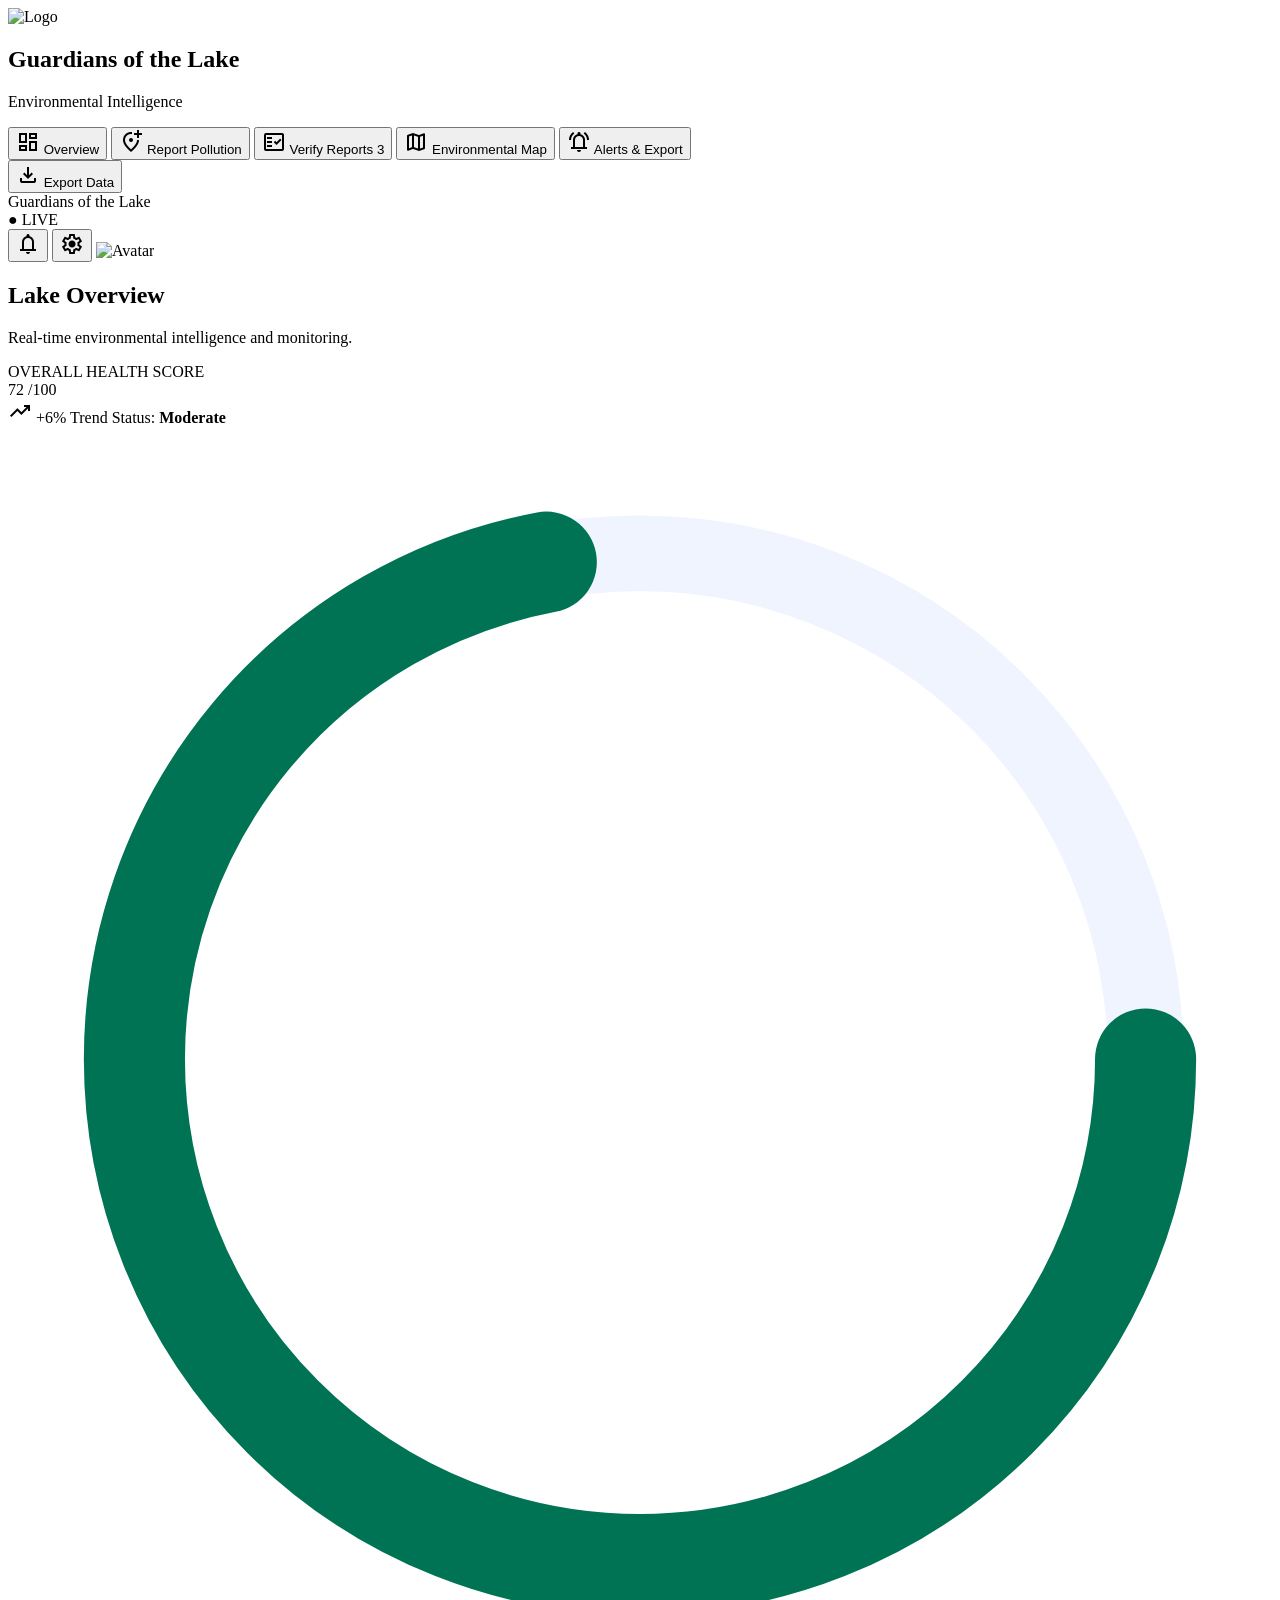
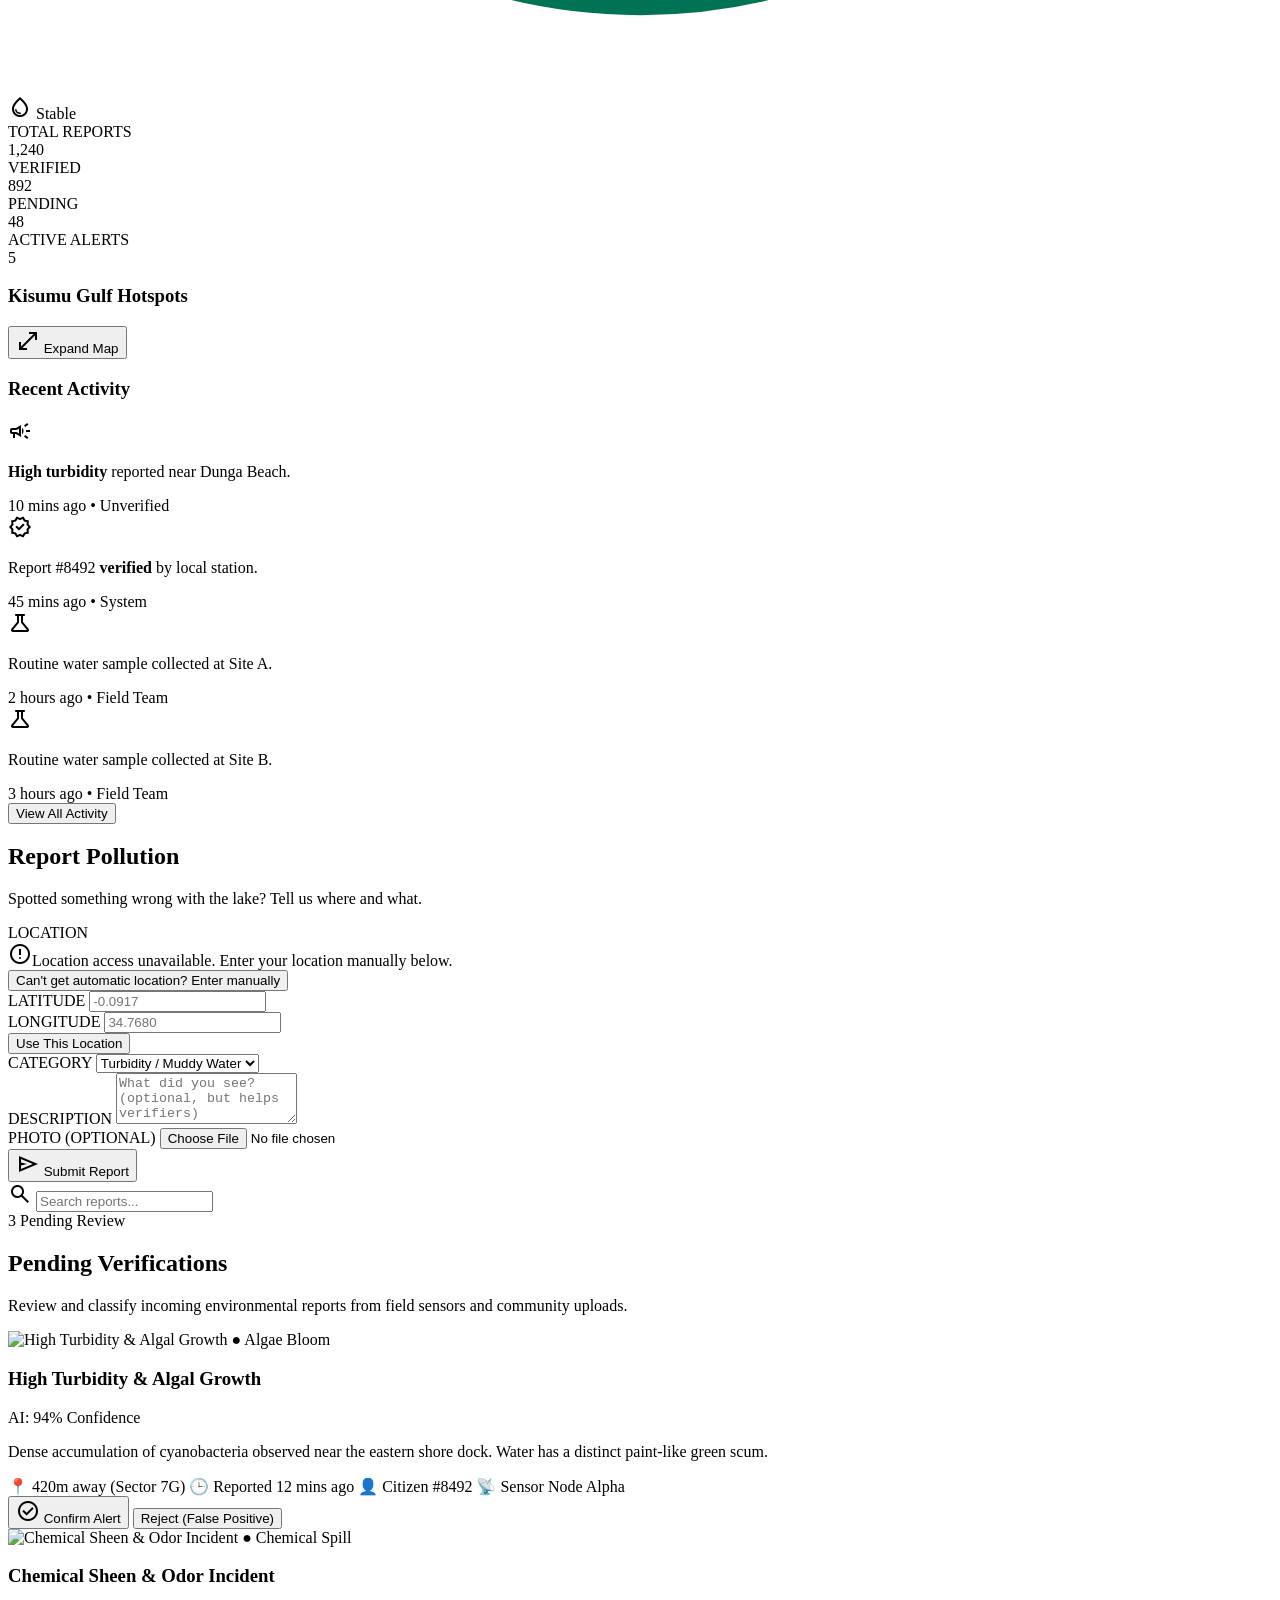
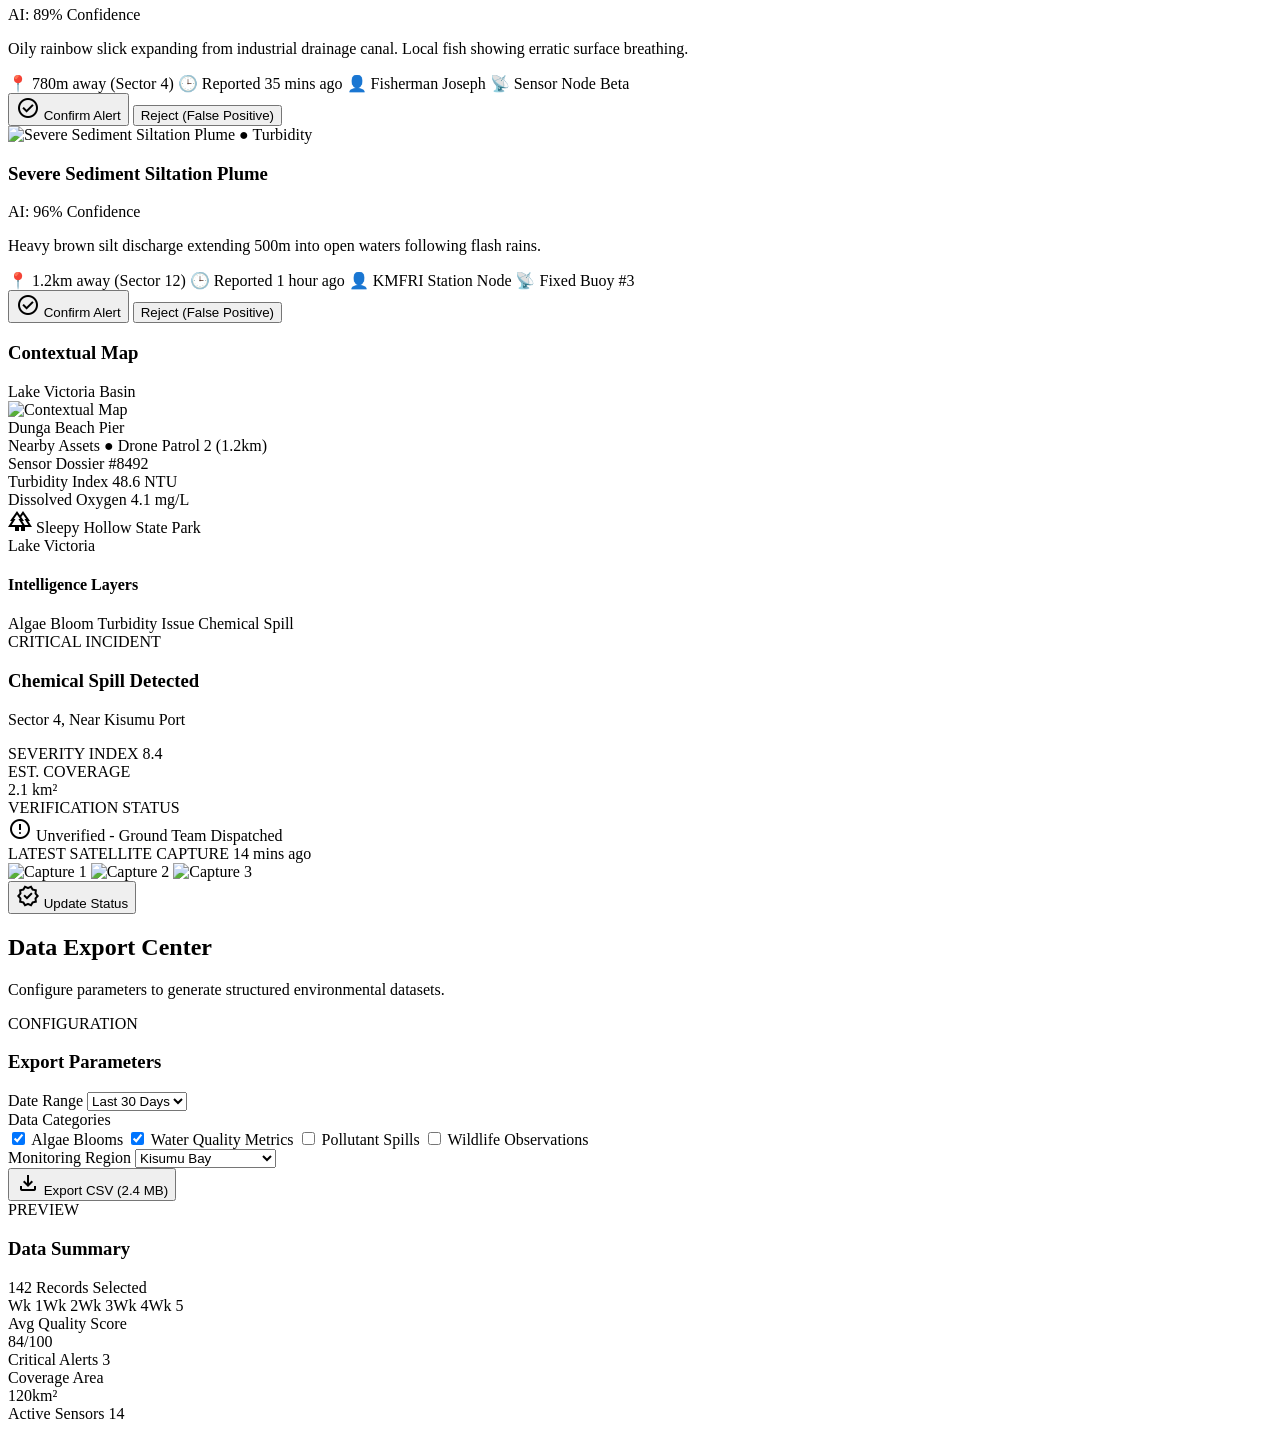
==== frontend/dashboard.html @ 83da2dfa "feat(report): add pollution reporting feature with location input and submission handling" ====
<!DOCTYPE html>
<html lang="en">
<head>
  <meta charset="utf-8" />
  <meta name="viewport" content="width=device-width, initial-scale=1.0" />
  <title>Guardians of the Lake - Environmental Intelligence</title>

  <!-- Typography & Google Fonts -->
  <link rel="preconnect" href="https://fonts.googleapis.com" />
  <link rel="preconnect" href="https://fonts.gstatic.com" crossorigin />
  <link href="https://fonts.googleapis.com/css2?family=Hanken+Grotesk:wght@600;700&family=JetBrains+Mono:wght@500;600&family=Work+Sans:wght@400;500;600&display=swap" rel="stylesheet" />
  <link href="https://fonts.googleapis.com/css2?family=Material+Symbols+Outlined:wght,FILL@100..700,0..1&display=swap" rel="stylesheet" />

  <!-- Tailwind CSS CDN -->
  <script src="https://cdn.tailwindcss.com"></script>
  <script>
    tailwind.config = {
      theme: {
        extend: {
          colors: {
            primary: "#002546",
            "primary-container": "#0d3b66",
            secondary: "#007354",
            "secondary-container": "#99f5cd",
            error: "#ba1a1a",
            "error-container": "#ffdad6",
            "surface-bg": "#f8f9ff",
            surface: "#ffffff",
            "surface-low": "#eff4ff",
            "surface-high": "#dce9ff",
            outline: "#737780"
          },
          fontFamily: {
            headline: ["Hanken Grotesk", "sans-serif"],
            body: ["Work Sans", "sans-serif"],
            mono: ["JetBrains Mono", "monospace"]
          }
        }
      }
    }
  </script>
</head>
<body class="bg-surface-bg text-[#0d1c2e] font-body antialiased flex min-h-screen">

  <!-- Persistent Sidebar -->
  <aside class="w-64 bg-white border-r border-surface-low p-6 flex flex-col fixed h-full z-30 hidden md:flex">
    <!-- Brand -->
    <div class="flex items-center gap-3 mb-8">
      <img src="https://images.unsplash.com/photo-1544551763-46a013bb70d5?auto=format&fit=crop&w=100&q=80" alt="Logo" class="w-10 h-10 rounded-xl object-cover" />
      <div>
        <h1 class="font-headline font-bold text-sm text-primary leading-tight">Guardians of the Lake</h1>
        <p class="font-mono text-[11px] text-outline">Environmental Intelligence</p>
      </div>
    </div>

    <!-- Working Navigation Tabs -->
    <nav class="flex flex-col gap-1.5 flex-1 font-mono text-xs font-bold">
      <button data-tab="overview" class="nav-btn flex items-center gap-3 px-3 py-2.5 rounded-xl bg-surface-high text-primary border-r-4 border-primary transition-all text-left w-full cursor-pointer">
        <span class="material-symbols-outlined text-[18px]">dashboard</span>
        <span>Overview</span>
      </button>
      <button data-tab="report" class="nav-btn flex items-center gap-3 px-3 py-2.5 rounded-xl text-outline hover:bg-surface-low transition-all text-left w-full cursor-pointer">
      <span class="material-symbols-outlined text-[18px]">add_location_alt</span>
      <span>Report Pollution</span>
      </button>
      <button data-tab="verify" class="nav-btn flex items-center gap-3 px-3 py-2.5 rounded-xl text-outline hover:bg-surface-low transition-all text-left w-full cursor-pointer">
        <span class="material-symbols-outlined text-[18px]">fact_check</span>
        <span>Verify Reports</span>
        <span id="sidebar-pending-badge" class="ml-auto bg-error-container text-[#93000a] px-2 py-0.5 rounded-full text-[10px]">3</span>
      </button>
      <button data-tab="map" class="nav-btn flex items-center gap-3 px-3 py-2.5 rounded-xl text-outline hover:bg-surface-low transition-all text-left w-full cursor-pointer">
        <span class="material-symbols-outlined text-[18px]">map</span>
        <span>Environmental Map</span>
      </button>
      <button data-tab="alerts" class="nav-btn flex items-center gap-3 px-3 py-2.5 rounded-xl text-outline hover:bg-surface-low transition-all text-left w-full cursor-pointer">
        <span class="material-symbols-outlined text-[18px]">notifications_active</span>
        <span>Alerts & Export</span>
      </button>
    </nav>

    <!-- Sidebar Bottom Export Action -->
    <div class="mt-auto pt-4 border-t border-surface-low">
      <button id="sidebar-quick-export" class="w-full bg-primary text-white py-2.5 px-4 rounded-xl font-mono text-xs font-bold hover:bg-primary-container transition-all flex items-center justify-center gap-2 cursor-pointer shadow-sm">
        <span class="material-symbols-outlined text-[16px]">download</span>
        <span>Export Data</span>
      </button>
    </div>
  </aside>

  <!-- Main View Container -->
  <div class="flex-1 flex flex-col min-w-0 md:ml-64 bg-surface-bg">
    <!-- Top Header -->
    <header class="h-16 bg-surface-bg border-b border-surface-low flex justify-between items-center px-8 sticky top-0 z-20">
      <div class="font-headline font-bold text-primary md:hidden">Guardians of the Lake</div>
      <div class="hidden md:block"></div>
      <div class="flex items-center gap-4">
        <!-- LIVE Badge -->
        <div class="flex items-center gap-1.5 bg-error-container text-[#93000a] px-3 py-1 rounded-full">
          <span class="w-2 h-2 rounded-full bg-error animate-ping"></span>
          <span class="font-mono text-[11px] font-bold tracking-wider">● LIVE</span>
        </div>
        <button class="p-2 text-outline hover:text-primary rounded-full hover:bg-surface-low"><span class="material-symbols-outlined">notifications</span></button>
        <button class="p-2 text-outline hover:text-primary rounded-full hover:bg-surface-low"><span class="material-symbols-outlined">settings</span></button>
        <img src="https://images.unsplash.com/photo-1534528741775-53994a69daeb?auto=format&fit=crop&w=100&q=80" alt="Avatar" class="w-8 h-8 rounded-full border border-surface-high object-cover" />
      </div>
    </header>

    <!-- Main Dynamic Content Screens -->
    <main class="p-6 md:p-8 max-w-7xl mx-auto w-full">

      <!-- ================= 1. OVERVIEW SCREEN ================= -->
      <section id="screen-overview" class="tab-screen space-y-6">
        <div>
          <h2 class="font-headline text-3xl font-bold text-primary">Lake Overview</h2>
          <p class="text-sm text-outline mt-1">Real-time environmental intelligence and monitoring.</p>
        </div>

        <div class="grid grid-cols-1 md:grid-cols-12 gap-5">
          <!-- Overall Health Score Card (8 Cols) -->
          <div class="md:col-span-8 bg-white rounded-2xl p-6 shadow-sm border border-surface-low flex flex-col md:flex-row items-center justify-between gap-6">
            <div>
              <span class="font-mono text-xs text-outline uppercase tracking-wider block mb-1">OVERALL HEALTH SCORE</span>
              <div class="flex items-baseline gap-2">
                <span id="ov-health-score" class="font-headline text-6xl font-bold text-primary">72</span>
                <span class="text-xl text-outline font-bold">/100</span>
              </div>
              <div class="flex items-center gap-3 mt-4">
                <span class="bg-secondary-container text-secondary px-3 py-1 rounded-full font-mono text-xs font-bold flex items-center gap-1">
                  <span class="material-symbols-outlined text-xs">trending_up</span> +6% Trend
                </span>
                <span class="text-xs text-outline font-medium">Status: <strong class="text-primary font-bold">Moderate</strong></span>
              </div>
            </div>

            <!-- Gauge SVG -->
            <div class="w-40 h-40 relative flex items-center justify-center">
              <svg class="w-full h-full transform -rotate-90" viewBox="0 0 100 100">
                <circle cx="50" cy="50" r="40" fill="none" stroke="#eff4ff" stroke-width="6"></circle>
                <circle id="ov-gauge-circle" cx="50" cy="50" r="40" fill="none" stroke="#007354" stroke-width="8" stroke-linecap="round" stroke-dasharray="251.32" stroke-dashoffset="70.3"></circle>
              </svg>
              <div class="absolute inset-0 flex flex-col items-center justify-center">
                <span class="material-symbols-outlined text-secondary text-3xl">water_drop</span>
                <span class="font-mono text-xs font-bold text-primary">Stable</span>
              </div>
            </div>
          </div>

          <!-- Quick Stats Grid (4 Cols) -->
          <div class="md:col-span-4 grid grid-cols-2 gap-4">
            <div class="bg-white rounded-2xl p-4 shadow-sm border border-surface-low">
              <span class="font-mono text-[11px] text-outline block uppercase">TOTAL REPORTS</span>
              <div class="font-headline text-3xl font-bold text-primary mt-2">1,240</div>
            </div>
            <div class="bg-white rounded-2xl p-4 shadow-sm border border-surface-low border-l-4 border-l-secondary">
              <span class="font-mono text-[11px] text-outline block uppercase">VERIFIED</span>
              <div class="font-headline text-3xl font-bold text-secondary mt-2">892</div>
            </div>
            <div class="bg-white rounded-2xl p-4 shadow-sm border border-surface-low border-l-4 border-l-[#5c2d00]">
              <span class="font-mono text-[11px] text-outline block uppercase">PENDING</span>
              <div class="font-headline text-3xl font-bold text-[#5c2d00] mt-2">48</div>
            </div>
            <div class="bg-white rounded-2xl p-4 shadow-sm border border-surface-low border-l-4 border-l-error">
              <span class="font-mono text-[11px] text-outline block uppercase">ACTIVE ALERTS</span>
              <div class="font-headline text-3xl font-bold text-error mt-2">5</div>
            </div>
          </div>

          <!-- Hotspots Preview Map (8 Cols) -->
          <div class="md:col-span-8 bg-white rounded-2xl shadow-sm border border-surface-low h-[420px] flex flex-col overflow-hidden">
            <div class="px-5 py-3 border-b border-surface-low flex justify-between items-center bg-surface-bg">
              <h3 class="font-headline text-base font-bold text-primary">Kisumu Gulf Hotspots</h3>
              <button onclick="window.switchTab('map')" class="text-xs font-mono font-bold text-primary hover:underline flex items-center gap-1 cursor-pointer">
                <span class="material-symbols-outlined text-sm">open_in_full</span> Expand Map
              </button>
            </div>
            <div class="flex-1 relative bg-cover bg-center" style="background-image: url('https://lh3.googleusercontent.com/aida-public/[base64]')">
              <div onclick="window.switchTab('map')" class="absolute top-[35%] left-[45%] group cursor-pointer">
                <div class="w-6 h-6 rounded-full bg-error border-2 border-white shadow-lg group-hover:scale-125 transition-transform"></div>
              </div>
              <div onclick="window.switchTab('map')" class="absolute top-[50%] left-[30%] group cursor-pointer">
                <div class="w-6 h-6 rounded-full bg-[#5c2d00] border-2 border-white shadow-lg group-hover:scale-125 transition-transform"></div>
              </div>
              <div onclick="window.switchTab('map')" class="absolute top-[60%] left-[65%] group cursor-pointer">
                <div class="w-6 h-6 rounded-full bg-secondary border-2 border-white shadow-lg group-hover:scale-125 transition-transform"></div>
              </div>
            </div>
          </div>

          <!-- Recent Activity Stream (4 Cols) -->
          <div class="md:col-span-4 bg-white rounded-2xl shadow-sm border border-surface-low h-[420px] flex flex-col">
            <div class="px-5 py-3 border-b border-surface-low bg-surface-bg flex justify-between items-center">
              <h3 class="font-headline text-base font-bold text-primary">Recent Activity</h3>
            </div>
            <div class="flex-1 overflow-y-auto p-4 space-y-3 divide-y divide-surface-low">
              <div onclick="window.switchTab('verify')" class="pt-2 flex gap-3 cursor-pointer hover:bg-surface-low p-1.5 rounded transition-colors">
                <span class="material-symbols-outlined text-error text-base mt-0.5">campaign</span>
                <div class="text-xs">
                  <p class="text-primary font-medium"><strong>High turbidity</strong> reported near Dunga Beach.</p>
                  <span class="text-outline font-mono text-[10px] mt-1 block">10 mins ago • Unverified</span>
                </div>
              </div>
              <div onclick="window.switchTab('verify')" class="pt-2 flex gap-3 cursor-pointer hover:bg-surface-low p-1.5 rounded transition-colors">
                <span class="material-symbols-outlined text-secondary text-base mt-0.5">verified</span>
                <div class="text-xs">
                  <p class="text-primary font-medium">Report #8492 <strong>verified</strong> by local station.</p>
                  <span class="text-outline font-mono text-[10px] mt-1 block">45 mins ago • System</span>
                </div>
              </div>
              <div class="pt-2 flex gap-3 p-1.5">
                <span class="material-symbols-outlined text-primary text-base mt-0.5">science</span>
                <div class="text-xs">
                  <p class="text-primary font-medium">Routine water sample collected at Site A.</p>
                  <span class="text-outline font-mono text-[10px] mt-1 block">2 hours ago • Field Team</span>
                </div>
              </div>
              <div class="pt-2 flex gap-3 p-1.5">
                <span class="material-symbols-outlined text-primary text-base mt-0.5">science</span>
                <div class="text-xs">
                  <p class="text-primary font-medium">Routine water sample collected at Site B.</p>
                  <span class="text-outline font-mono text-[10px] mt-1 block">3 hours ago • Field Team</span>
                </div>
              </div>
            </div>
            <div class="p-3 border-t border-surface-low text-center bg-surface-bg/50">
              <button onclick="window.switchTab('verify')" class="font-mono text-xs font-bold text-primary hover:underline cursor-pointer">View All Activity</button>
            </div>
          </div>
        </div>
      </section>

      <!-- ================= REPORT POLLUTION SCREEN ================= -->
      <section id="screen-report" class="tab-screen hidden space-y-6">
        <div>
          <h2 class="font-headline text-3xl font-bold text-primary">Report Pollution</h2>
          <p class="text-sm text-outline mt-1">Spotted something wrong with the lake? Tell us where and what.</p>
        </div>

        <div class="max-w-lg bg-white rounded-2xl p-6 border border-surface-low shadow-sm space-y-5">
          <form id="report-form" class="space-y-4">

            <!-- Location -->
            <div>
              <label class="block text-xs font-mono font-bold text-outline mb-1">LOCATION</label>
              <div id="location-status" class="text-sm bg-surface-low rounded-xl p-3 flex items-center gap-2">
                <span class="material-symbols-outlined text-base animate-spin">sync</span>
                <span>Getting your location...</span>
              </div>

              <button type="button" id="manual-entry-toggle" class="text-xs font-mono text-primary hover:underline mt-2">
                Can't get automatic location? Enter manually
              </button>

              <div id="manual-entry-section" class="hidden mt-2 grid grid-cols-2 gap-2">
                <div>
                  <label class="block text-[10px] font-mono text-outline mb-1">LATITUDE</label>
                  <input type="number" step="any" id="manual-lat" placeholder="-0.0917"
                    class="w-full border border-surface-high rounded-xl p-2 text-sm" />
                </div>
                <div>
                  <label class="block text-[10px] font-mono text-outline mb-1">LONGITUDE</label>
                  <input type="number" step="any" id="manual-lng" placeholder="34.7680"
                    class="w-full border border-surface-high rounded-xl p-2 text-sm" />
                </div>
                <button type="button" id="manual-entry-confirm" class="col-span-2 text-xs font-mono font-bold bg-surface-high text-primary rounded-xl py-2 hover:bg-surface-low">
                  Use This Location
                </button>
              </div>

              <input type="hidden" id="report-lat" name="lat" />
              <input type="hidden" id="report-lng" name="lng" />
            </div>

            <!-- Category -->
            <div>
              <label for="report-category" class="block text-xs font-mono font-bold text-outline mb-1">CATEGORY</label>
              <select id="report-category" name="category" required
                class="w-full border border-surface-high rounded-xl p-3 text-sm">
                <option value="turbidity">Turbidity / Muddy Water</option>
                <option value="algae">Algae Bloom</option>
                <option value="spill">Chemical / Oil Spill</option>
                <option value="smell">Bad Odor</option>
                <option value="other">Other</option>
              </select>
            </div>

            <!-- Description -->
            <div>
              <label for="report-description" class="block text-xs font-mono font-bold text-outline mb-1">DESCRIPTION</label>
              <textarea id="report-description" name="description" rows="3"
                placeholder="What did you see? (optional, but helps verifiers)"
                class="w-full border border-surface-high rounded-xl p-3 text-sm"></textarea>
            </div>

            <!-- Photo -->
            <div>
              <label for="report-photo" class="block text-xs font-mono font-bold text-outline mb-1">PHOTO (OPTIONAL)</label>
              <input type="file" id="report-photo" name="photo" accept="image/*" capture="environment" class="w-full text-sm" />
            </div>

            <button type="submit" id="submit-btn"
              class="w-full bg-primary text-white font-headline font-bold py-3 rounded-xl hover:bg-primary-container transition-all flex items-center justify-center gap-2 cursor-pointer">
              <span class="material-symbols-outlined text-base">send</span>
              Submit Report
            </button>
          </form>

          <div id="submit-feedback" class="hidden p-4 rounded-xl text-sm"></div>
        </div>
      </section>

      <!-- ================= 2. VERIFY REPORTS SCREEN ================= -->
      <section id="screen-verify" class="tab-screen hidden space-y-6">
        <div class="flex flex-col sm:flex-row justify-between items-start sm:items-center gap-4">
          <div class="relative w-full sm:w-80">
            <span class="material-symbols-outlined absolute left-3 top-1/2 -translate-y-1/2 text-outline text-[18px]">search</span>
            <input id="verify-search" type="text" placeholder="Search reports..." class="w-full bg-white pl-9 pr-4 py-2 rounded-xl text-xs text-primary border border-surface-low focus:outline-none focus:border-primary shadow-sm" />
          </div>
          <div class="bg-error-container text-[#93000a] px-3 py-1 rounded-full font-mono text-xs font-bold flex items-center gap-1.5">
            <span class="w-2 h-2 rounded-full bg-error animate-pulse"></span>
            <span id="verify-pending-badge">3 Pending Review</span>
          </div>
        </div>

        <div>
          <h2 class="font-headline text-3xl font-bold text-primary">Pending Verifications</h2>
          <p class="text-sm text-outline mt-1">Review and classify incoming environmental reports from field sensors and community uploads.</p>
        </div>

        <div id="verify-feedback" class="hidden p-3.5 rounded-xl font-medium text-xs"></div>

        <div class="grid grid-cols-1 lg:grid-cols-12 gap-6 items-start">
          <!-- Feed Cards (7 Cols) -->
          <div id="verify-cards-container" class="lg:col-span-7 space-y-4"></div>

          <!-- Contextual Map Side Stage (5 Cols) -->
          <div class="lg:col-span-5 bg-white rounded-2xl p-5 border border-surface-low shadow-sm space-y-3 sticky top-20">
            <div class="flex justify-between items-center">
              <h3 class="font-headline text-base font-bold text-primary">Contextual Map</h3>
              <span class="text-xs font-mono text-outline">Lake Victoria Basin</span>
            </div>
            <div class="relative h-60 rounded-xl overflow-hidden bg-surface-low border border-surface-low">
              <img src="https://lh3.googleusercontent.com/aida-public/[base64]" alt="Contextual Map" class="w-full h-full object-cover" />
              <div class="absolute top-1/2 left-1/2 -translate-x-1/2 -translate-y-1/2 flex flex-col items-center">
                <div class="w-5 h-5 rounded-full bg-error border-2 border-white shadow-lg animate-ping absolute"></div>
                <div class="w-5 h-5 rounded-full bg-error border-2 border-white shadow-lg z-10 flex items-center justify-center">
                  <span class="w-2 h-2 rounded-full bg-white"></span>
                </div>
                <span id="context-location-tag" class="bg-white/95 text-primary font-mono text-[9px] font-bold px-2 py-0.5 rounded shadow mt-1 whitespace-nowrap">Dunga Beach Pier</span>
              </div>
              <div class="absolute bottom-2 left-2 right-2 bg-white/95 backdrop-blur-xs p-2 rounded-lg text-xs font-mono flex justify-between shadow-sm">
                <span class="text-outline">Nearby Assets</span>
                <span class="text-secondary font-bold flex items-center gap-1">● Drone Patrol 2 (1.2km)</span>
              </div>
            </div>

            <!-- Sensor Dossier -->
            <div id="verify-sensor-dossier" class="pt-2 border-t border-surface-low space-y-2">
              <div class="flex justify-between items-center">
                <span class="font-mono text-xs text-outline uppercase">Sensor Dossier</span>
                <span id="dossier-report-no" class="font-mono text-xs font-bold text-primary">#8492</span>
              </div>
              <div class="grid grid-cols-2 gap-2 text-xs font-mono">
                <div class="bg-surface-bg p-2.5 rounded-xl border border-surface-low">
                  <span class="text-outline text-[10px] block">Turbidity Index</span>
                  <span id="dossier-turbidity" class="font-bold text-primary">48.6 NTU</span>
                </div>
                <div class="bg-surface-bg p-2.5 rounded-xl border border-surface-low">
                  <span class="text-outline text-[10px] block">Dissolved Oxygen</span>
                  <span id="dossier-do" class="font-bold text-primary">4.1 mg/L</span>
                </div>
              </div>
            </div>
          </div>
        </div>
      </section>

      <!-- ================= 3. ENVIRONMENTAL MAP SCREEN ================= -->
      <section id="screen-map" class="tab-screen hidden space-y-4">
        <div class="relative w-full h-[calc(100vh-140px)] min-h-[580px] rounded-3xl overflow-hidden border border-surface-low shadow-sm flex">
          <!-- Interactive GIS Map Stage -->
          <div class="flex-1 relative bg-[#c2e4ea] overflow-hidden select-none">
            <div class="absolute inset-0 bg-cover bg-center" style="background-Image: url('https://lh3.googleusercontent.com/aida-public/[base64]'); filter: brightness(0.96) contrast(1.05);"></div>

            <!-- Landmarks -->
            <div class="absolute top-[48%] left-[45%] text-[#2d6a7e] font-sans text-xs font-semibold pointer-events-none drop-shadow-sm flex flex-col items-center">
              <span class="material-symbols-outlined text-xs">forest</span> Sleepy Hollow State Park
            </div>
            <div class="absolute top-[52%] left-[60%] text-primary font-headline text-lg font-bold pointer-events-none drop-shadow-md">
              Lake Victoria
            </div>

            <!-- Hotspot Pins -->
            <div onclick="window.selectMapHotspot('Chemical Spill Detected', 'Sector 4, Near Kisumu Port', '8.4', '2.1', 'critical')" class="absolute top-[68%] left-[68%] transform -translate-x-1/2 -translate-y-1/2 cursor-pointer z-10 group">
              <div class="absolute -inset-3 rounded-full bg-error animate-ping opacity-60"></div>
              <div class="w-7 h-7 rounded-full bg-error border-2 border-white shadow-lg flex items-center justify-center group-hover:scale-125 transition-transform"><span class="w-2 h-2 rounded-full bg-white"></span></div>
            </div>
            <div onclick="window.selectMapHotspot('Algae Bloom Outbreak', 'Dunga Beach Pier', '6.8', '1.4', 'medium')" class="absolute top-[40%] left-[48%] transform -translate-x-1/2 -translate-y-1/2 cursor-pointer z-10 group">
              <div class="w-7 h-7 rounded-full bg-secondary border-2 border-white shadow-lg flex items-center justify-center group-hover:scale-125 transition-transform"><span class="w-2 h-2 rounded-full bg-white"></span></div>
            </div>
            <div onclick="window.selectMapHotspot('Turbidity Siltation Plume', 'Nyando Inflow', '5.2', '3.8', 'low')" class="absolute top-[55%] left-[62%] transform -translate-x-1/2 -translate-y-1/2 cursor-pointer z-10 group">
              <div class="w-7 h-7 rounded-full bg-[#5c2d00] border-2 border-white shadow-lg flex items-center justify-center group-hover:scale-125 transition-transform"><span class="w-2 h-2 rounded-full bg-white"></span></div>
            </div>

            <!-- Bottom Left Intelligence Layers -->
            <div class="absolute bottom-6 left-6 bg-white/95 backdrop-blur-md p-4 rounded-2xl border border-surface-low shadow-md z-20 w-48 space-y-2">
              <h4 class="font-mono text-[10px] uppercase font-bold text-outline tracking-wider">Intelligence Layers</h4>
              <div class="space-y-1.5 text-xs font-medium">
                <label class="flex items-center gap-2"><span class="w-3 h-3 rounded-full bg-secondary"></span> <span>Algae Bloom</span></label>
                <label class="flex items-center gap-2"><span class="w-3 h-3 rounded-full bg-[#5c2d00]"></span> <span>Turbidity Issue</span></label>
                <label class="flex items-center gap-2"><span class="w-3 h-3 rounded-full bg-error"></span> <span>Chemical Spill</span></label>
              </div>
            </div>
          </div>

          <!-- Right Floating Incident Inspector Panel -->
          <div class="w-80 md:w-96 bg-white border-l border-surface-low h-full flex flex-col z-20 shadow-xl overflow-y-auto p-6 space-y-5">
            <div>
              <span class="font-mono text-[11px] font-bold text-error uppercase tracking-wider">CRITICAL INCIDENT</span>
              <h3 id="map-inspect-title" class="font-headline text-xl font-bold text-primary mt-1">Chemical Spill Detected</h3>
              <p id="map-inspect-location" class="text-xs text-outline font-mono mt-0.5">Sector 4, Near Kisumu Port</p>
            </div>

            <div class="grid grid-cols-2 gap-3">
              <div class="bg-surface-bg p-3.5 rounded-xl border border-surface-low">
                <span class="font-mono text-[10px] text-outline uppercase block">SEVERITY INDEX</span>
                <span id="map-inspect-severity" class="font-headline text-2xl font-bold text-error mt-1 block">8.4</span>
              </div>
              <div class="bg-surface-bg p-3.5 rounded-xl border border-surface-low">
                <span class="font-mono text-[10px] text-outline uppercase block">EST. COVERAGE</span>
                <div class="flex items-baseline gap-1 mt-1">
                  <span id="map-inspect-coverage" class="font-headline text-2xl font-bold text-primary">2.1</span>
                  <span class="text-xs font-mono text-outline">km²</span>
                </div>
              </div>
            </div>

            <div>
              <span class="font-mono text-[10px] text-outline uppercase block mb-1.5">VERIFICATION STATUS</span>
              <div class="bg-error-container text-[#93000a] p-3 rounded-xl flex items-center gap-2 text-xs font-mono font-bold">
                <span class="material-symbols-outlined text-[18px]">error</span>
                <span>Unverified - Ground Team Dispatched</span>
              </div>
            </div>

            <div>
              <div class="flex justify-between items-center mb-2">
                <span class="font-mono text-[10px] text-outline uppercase">LATEST SATELLITE CAPTURE</span>
                <span class="font-mono text-[10px] text-outline">14 mins ago</span>
              </div>
              <div class="grid grid-cols-3 gap-2">
                <img src="https://images.unsplash.com/photo-1544551763-46a013bb70d5?auto=format&fit=crop&w=200&q=80" alt="Capture 1" class="h-16 rounded-lg object-cover border border-surface-low" />
                <img src="https://images.unsplash.com/photo-1576086213369-97a306d36557?auto=format&fit=crop&w=200&q=80" alt="Capture 2" class="h-16 rounded-lg object-cover border border-surface-low" />
                <img src="https://images.unsplash.com/photo-1611273426858-450d8e3c9fce?auto=format&fit=crop&w=200&q=80" alt="Capture 3" class="h-16 rounded-lg object-cover border border-surface-low" />
              </div>
            </div>

            <div class="mt-auto pt-4">
              <button onclick="alert('Ground team status memo updated in telemetry stream!')" class="w-full bg-primary text-white py-3 rounded-xl font-mono text-xs font-bold hover:bg-primary-container transition-all flex items-center justify-center gap-2 cursor-pointer shadow-md">
                <span class="material-symbols-outlined text-[16px]">verified</span> Update Status
              </button>
            </div>
          </div>
        </div>
      </section>

      <!-- ================= 4. ALERTS & DATA EXPORT SCREEN ================= -->
      <section id="screen-alerts" class="tab-screen hidden space-y-6">
        <div>
          <h2 class="font-headline text-3xl font-bold text-primary">Data Export Center</h2>
          <p class="text-sm text-outline mt-1">Configure parameters to generate structured environmental datasets.</p>
        </div>

        <div class="grid grid-cols-1 lg:grid-cols-12 gap-6 items-start">
          <!-- Export Parameters (5 Cols) -->
          <div class="lg:col-span-5 bg-white rounded-2xl p-6 border border-surface-low shadow-sm space-y-5">
            <div class="border-b border-surface-low pb-3">
              <span class="font-mono text-[10px] text-outline uppercase block">CONFIGURATION</span>
              <h3 class="font-headline text-lg font-bold text-primary mt-0.5">Export Parameters</h3>
            </div>

            <div>
              <label class="block font-headline text-xs font-bold text-primary mb-1.5">Date Range</label>
              <select id="export-range" class="w-full bg-surface-bg text-primary text-xs p-3 rounded-xl border border-surface-low outline-none">
                <option value="30d">Last 30 Days</option>
                <option value="7d">Last 7 Days</option>
                <option value="90d">Last 90 Days</option>
              </select>
            </div>

            <div>
              <label class="block font-headline text-xs font-bold text-primary mb-2">Data Categories</label>
              <div class="bg-surface-bg p-4 rounded-xl border border-surface-low space-y-2.5 text-xs">
                <label class="flex items-center gap-2 cursor-pointer"><input type="checkbox" checked class="w-4 h-4 text-primary rounded" /> <span class="font-medium">Algae Blooms</span></label>
                <label class="flex items-center gap-2 cursor-pointer"><input type="checkbox" checked class="w-4 h-4 text-primary rounded" /> <span class="font-medium">Water Quality Metrics</span></label>
                <label class="flex items-center gap-2 cursor-pointer"><input type="checkbox" class="w-4 h-4 text-primary rounded" /> <span class="font-medium">Pollutant Spills</span></label>
                <label class="flex items-center gap-2 cursor-pointer"><input type="checkbox" class="w-4 h-4 text-primary rounded" /> <span class="font-medium">Wildlife Observations</span></label>
              </div>
            </div>

            <div>
              <label class="block font-headline text-xs font-bold text-primary mb-1.5">Monitoring Region</label>
              <select id="export-region" class="w-full bg-surface-bg text-primary text-xs p-3 rounded-xl border border-surface-low outline-none">
                <option value="Kisumu Bay">Kisumu Bay</option>
                <option value="Winam Gulf">Winam Gulf</option>
                <option value="Whole Lake Victoria">Whole Lake Victoria</option>
              </select>
            </div>

            <button id="download-csv-action" class="w-full bg-primary text-white py-3.5 px-4 rounded-xl font-mono text-sm font-bold shadow-md hover:bg-primary-container transition-all flex items-center justify-center gap-2 cursor-pointer">
              <span class="material-symbols-outlined text-[18px]">download</span> Export CSV (2.4 MB)
            </button>
          </div>

          <!-- Data Summary Preview (7 Cols) -->
          <div class="lg:col-span-7 bg-white rounded-2xl p-6 border border-surface-low shadow-sm space-y-4">
            <div class="flex justify-between items-center">
              <div>
                <span class="font-mono text-[10px] text-outline uppercase block">PREVIEW</span>
                <h3 class="font-headline text-lg font-bold text-primary mt-0.5">Data Summary</h3>
              </div>
              <div class="bg-surface-high text-primary px-3 py-1 rounded-full font-mono text-xs font-bold">142 Records Selected</div>
            </div>

            <!-- Histogram Chart -->
            <div class="h-64 pt-6 pb-2 px-4 bg-surface-bg rounded-xl border border-surface-low flex flex-col justify-end">
              <div class="flex items-end justify-around gap-4 h-48 pb-2 border-b border-surface-low">
                <div class="flex-1 flex flex-col items-center"><div class="w-full max-w-[64px] bg-surface-high rounded-t-lg h-24"></div></div>
                <div class="flex-1 flex flex-col items-center"><div class="w-full max-w-[64px] bg-surface-high rounded-t-lg h-36"></div></div>
                <div class="flex-1 flex flex-col items-center"><div class="w-full max-w-[64px] bg-primary rounded-t-lg h-48 shadow-sm"></div></div>
                <div class="flex-1 flex flex-col items-center"><div class="w-full max-w-[64px] bg-surface-high rounded-t-lg h-32"></div></div>
                <div class="flex-1 flex flex-col items-center"><div class="w-full max-w-[64px] bg-surface-high rounded-t-lg h-20"></div></div>
              </div>
              <div class="flex justify-around text-[11px] font-mono text-outline pt-2">
                <span>Wk 1</span><span>Wk 2</span><span class="font-bold text-primary">Wk 3</span><span>Wk 4</span><span>Wk 5</span>
              </div>
            </div>

            <!-- Footer Micro Metrics -->
            <div class="grid grid-cols-2 sm:grid-cols-4 gap-3 pt-2">
              <div class="bg-surface-bg p-3 rounded-xl border border-surface-low">
                <span class="text-[10px] font-mono text-outline block">Avg Quality Score</span>
                <div class="flex items-baseline gap-1 mt-1"><span class="font-headline text-xl font-bold text-secondary">84</span><span class="text-xs text-outline">/100</span></div>
              </div>
              <div class="bg-surface-bg p-3 rounded-xl border border-surface-low">
                <span class="text-[10px] font-mono text-outline block">Critical Alerts</span>
                <span class="font-headline text-xl font-bold text-error mt-1 block">3</span>
              </div>
              <div class="bg-surface-bg p-3 rounded-xl border border-surface-low">
                <span class="text-[10px] font-mono text-outline block">Coverage Area</span>
                <div class="flex items-baseline gap-1 mt-1"><span class="font-headline text-xl font-bold text-primary">120</span><span class="text-xs text-outline font-mono">km²</span></div>
              </div>
              <div class="bg-surface-bg p-3 rounded-xl border border-surface-low">
                <span class="text-[10px] font-mono text-outline block">Active Sensors</span>
                <span class="font-headline text-xl font-bold text-primary mt-1 block">14</span>
              </div>
            </div>
          </div>
        </div>
      </section>

    </main>
  </div>

  <script type="module" src="js/dashboard.js"></script>
  <script type="module" src="js/report-form.js"></script>
</body>
</html>
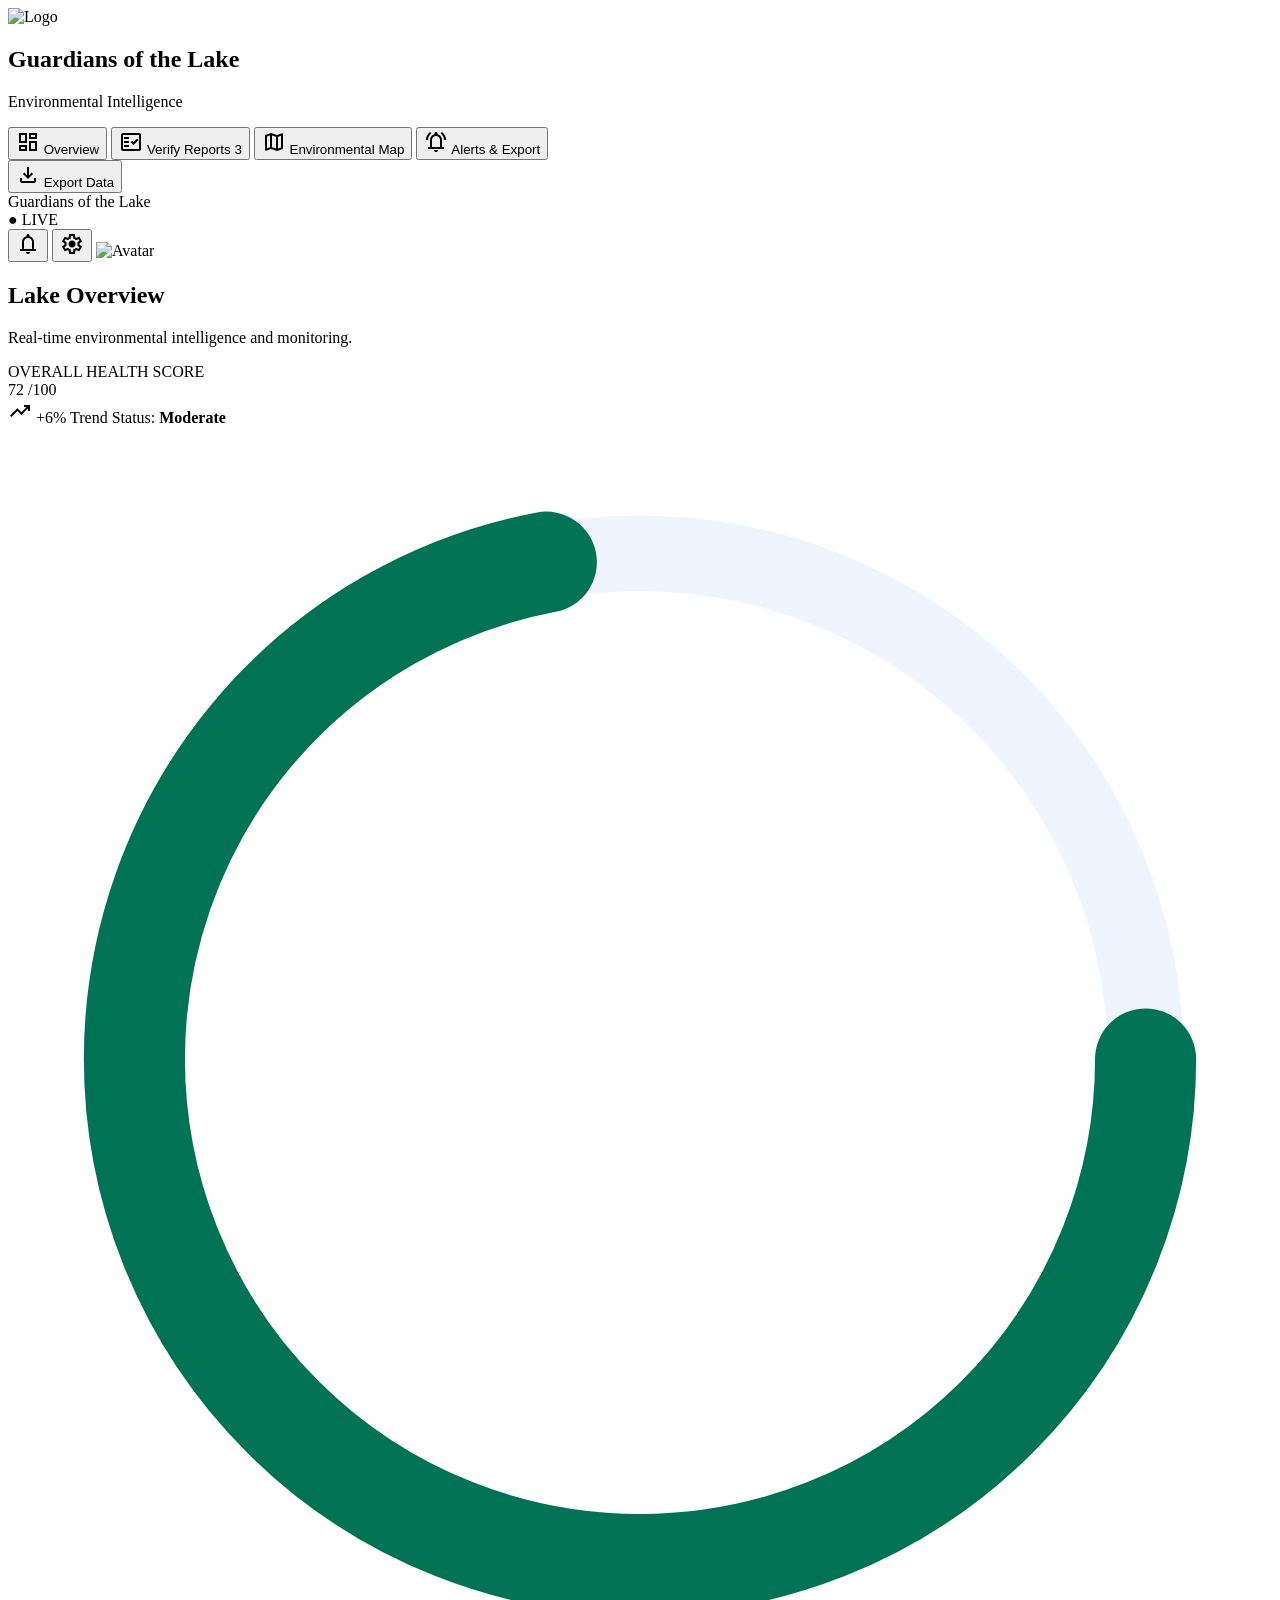
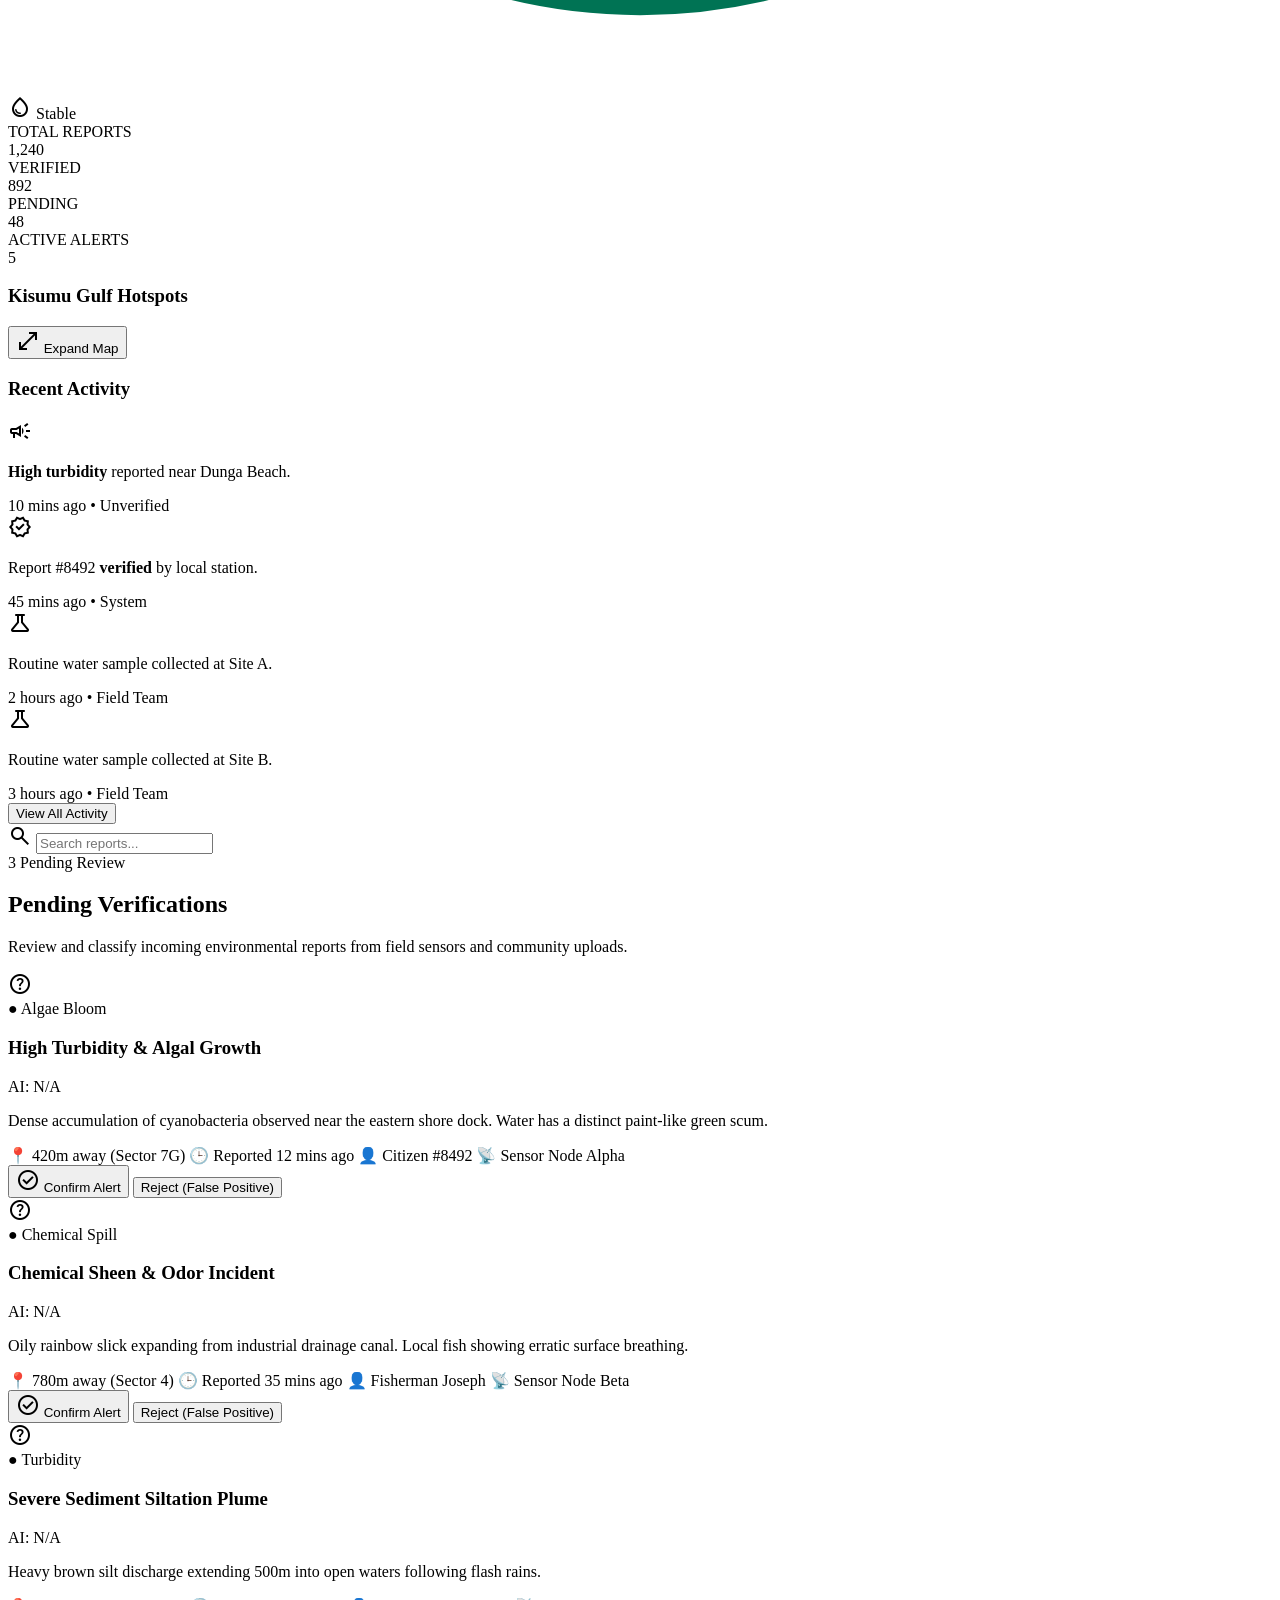
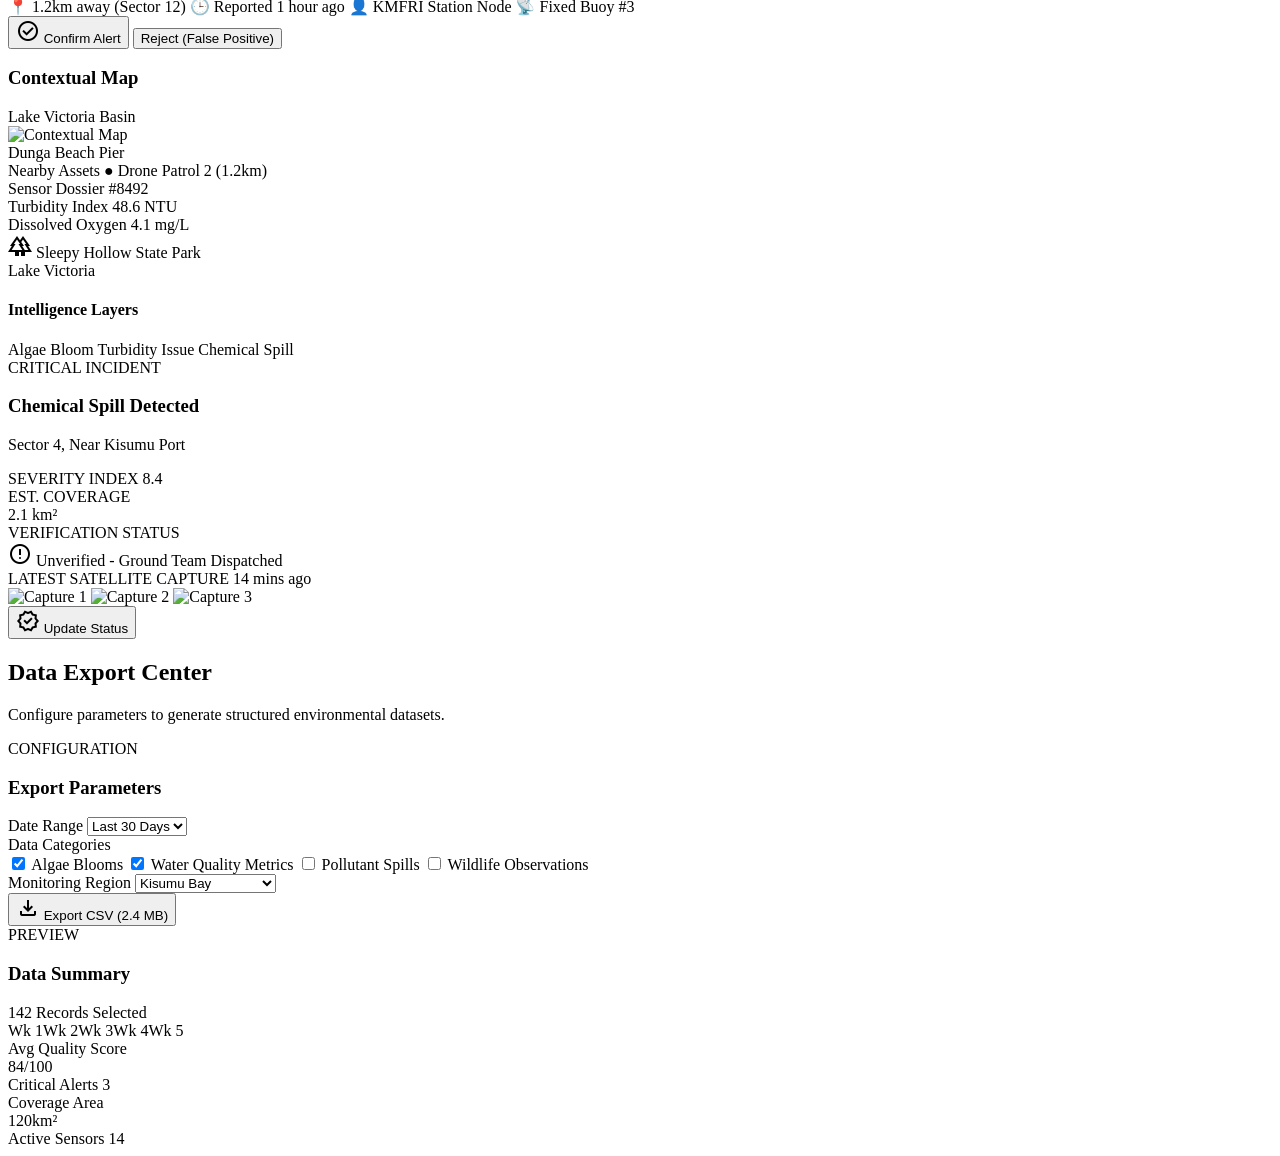
==== commit 45360e29: "Merge branch 'benjie/frontend' into mayan/dev" ====
--- a/frontend/dashboard.html
+++ b/frontend/dashboard.html
@@ -59,10 +59,6 @@
         <span class="material-symbols-outlined text-[18px]">dashboard</span>
         <span>Overview</span>
       </button>
-      <button data-tab="report" class="nav-btn flex items-center gap-3 px-3 py-2.5 rounded-xl text-outline hover:bg-surface-low transition-all text-left w-full cursor-pointer">
-      <span class="material-symbols-outlined text-[18px]">add_location_alt</span>
-      <span>Report Pollution</span>
-      </button>
       <button data-tab="verify" class="nav-btn flex items-center gap-3 px-3 py-2.5 rounded-xl text-outline hover:bg-surface-low transition-all text-left w-full cursor-pointer">
         <span class="material-symbols-outlined text-[18px]">fact_check</span>
         <span>Verify Reports</span>
@@ -228,86 +224,6 @@
         </div>
       </section>
 
-      <!-- ================= REPORT POLLUTION SCREEN ================= -->
-      <section id="screen-report" class="tab-screen hidden space-y-6">
-        <div>
-          <h2 class="font-headline text-3xl font-bold text-primary">Report Pollution</h2>
-          <p class="text-sm text-outline mt-1">Spotted something wrong with the lake? Tell us where and what.</p>
-        </div>
-
-        <div class="max-w-lg bg-white rounded-2xl p-6 border border-surface-low shadow-sm space-y-5">
-          <form id="report-form" class="space-y-4">
-
-            <!-- Location -->
-            <div>
-              <label class="block text-xs font-mono font-bold text-outline mb-1">LOCATION</label>
-              <div id="location-status" class="text-sm bg-surface-low rounded-xl p-3 flex items-center gap-2">
-                <span class="material-symbols-outlined text-base animate-spin">sync</span>
-                <span>Getting your location...</span>
-              </div>
-
-              <button type="button" id="manual-entry-toggle" class="text-xs font-mono text-primary hover:underline mt-2">
-                Can't get automatic location? Enter manually
-              </button>
-
-              <div id="manual-entry-section" class="hidden mt-2 grid grid-cols-2 gap-2">
-                <div>
-                  <label class="block text-[10px] font-mono text-outline mb-1">LATITUDE</label>
-                  <input type="number" step="any" id="manual-lat" placeholder="-0.0917"
-                    class="w-full border border-surface-high rounded-xl p-2 text-sm" />
-                </div>
-                <div>
-                  <label class="block text-[10px] font-mono text-outline mb-1">LONGITUDE</label>
-                  <input type="number" step="any" id="manual-lng" placeholder="34.7680"
-                    class="w-full border border-surface-high rounded-xl p-2 text-sm" />
-                </div>
-                <button type="button" id="manual-entry-confirm" class="col-span-2 text-xs font-mono font-bold bg-surface-high text-primary rounded-xl py-2 hover:bg-surface-low">
-                  Use This Location
-                </button>
-              </div>
-
-              <input type="hidden" id="report-lat" name="lat" />
-              <input type="hidden" id="report-lng" name="lng" />
-            </div>
-
-            <!-- Category -->
-            <div>
-              <label for="report-category" class="block text-xs font-mono font-bold text-outline mb-1">CATEGORY</label>
-              <select id="report-category" name="category" required
-                class="w-full border border-surface-high rounded-xl p-3 text-sm">
-                <option value="turbidity">Turbidity / Muddy Water</option>
-                <option value="algae">Algae Bloom</option>
-                <option value="spill">Chemical / Oil Spill</option>
-                <option value="smell">Bad Odor</option>
-                <option value="other">Other</option>
-              </select>
-            </div>
-
-            <!-- Description -->
-            <div>
-              <label for="report-description" class="block text-xs font-mono font-bold text-outline mb-1">DESCRIPTION</label>
-              <textarea id="report-description" name="description" rows="3"
-                placeholder="What did you see? (optional, but helps verifiers)"
-                class="w-full border border-surface-high rounded-xl p-3 text-sm"></textarea>
-            </div>
-
-            <!-- Photo -->
-            <div>
-              <label for="report-photo" class="block text-xs font-mono font-bold text-outline mb-1">PHOTO (OPTIONAL)</label>
-              <input type="file" id="report-photo" name="photo" accept="image/*" capture="environment" class="w-full text-sm" />
-            </div>
-
-            <button type="submit" id="submit-btn"
-              class="w-full bg-primary text-white font-headline font-bold py-3 rounded-xl hover:bg-primary-container transition-all flex items-center justify-center gap-2 cursor-pointer">
-              <span class="material-symbols-outlined text-base">send</span>
-              Submit Report
-            </button>
-          </form>
-
-          <div id="submit-feedback" class="hidden p-4 rounded-xl text-sm"></div>
-        </div>
-      </section>
-
       <!-- ================= 2. VERIFY REPORTS SCREEN ================= -->
       <section id="screen-verify" class="tab-screen hidden space-y-6">
         <div class="flex flex-col sm:flex-row justify-between items-start sm:items-center gap-4">
@@ -562,6 +478,5 @@
   </div>
 
   <script type="module" src="js/dashboard.js"></script>
-  <script type="module" src="js/report-form.js"></script>
 </body>
 </html>
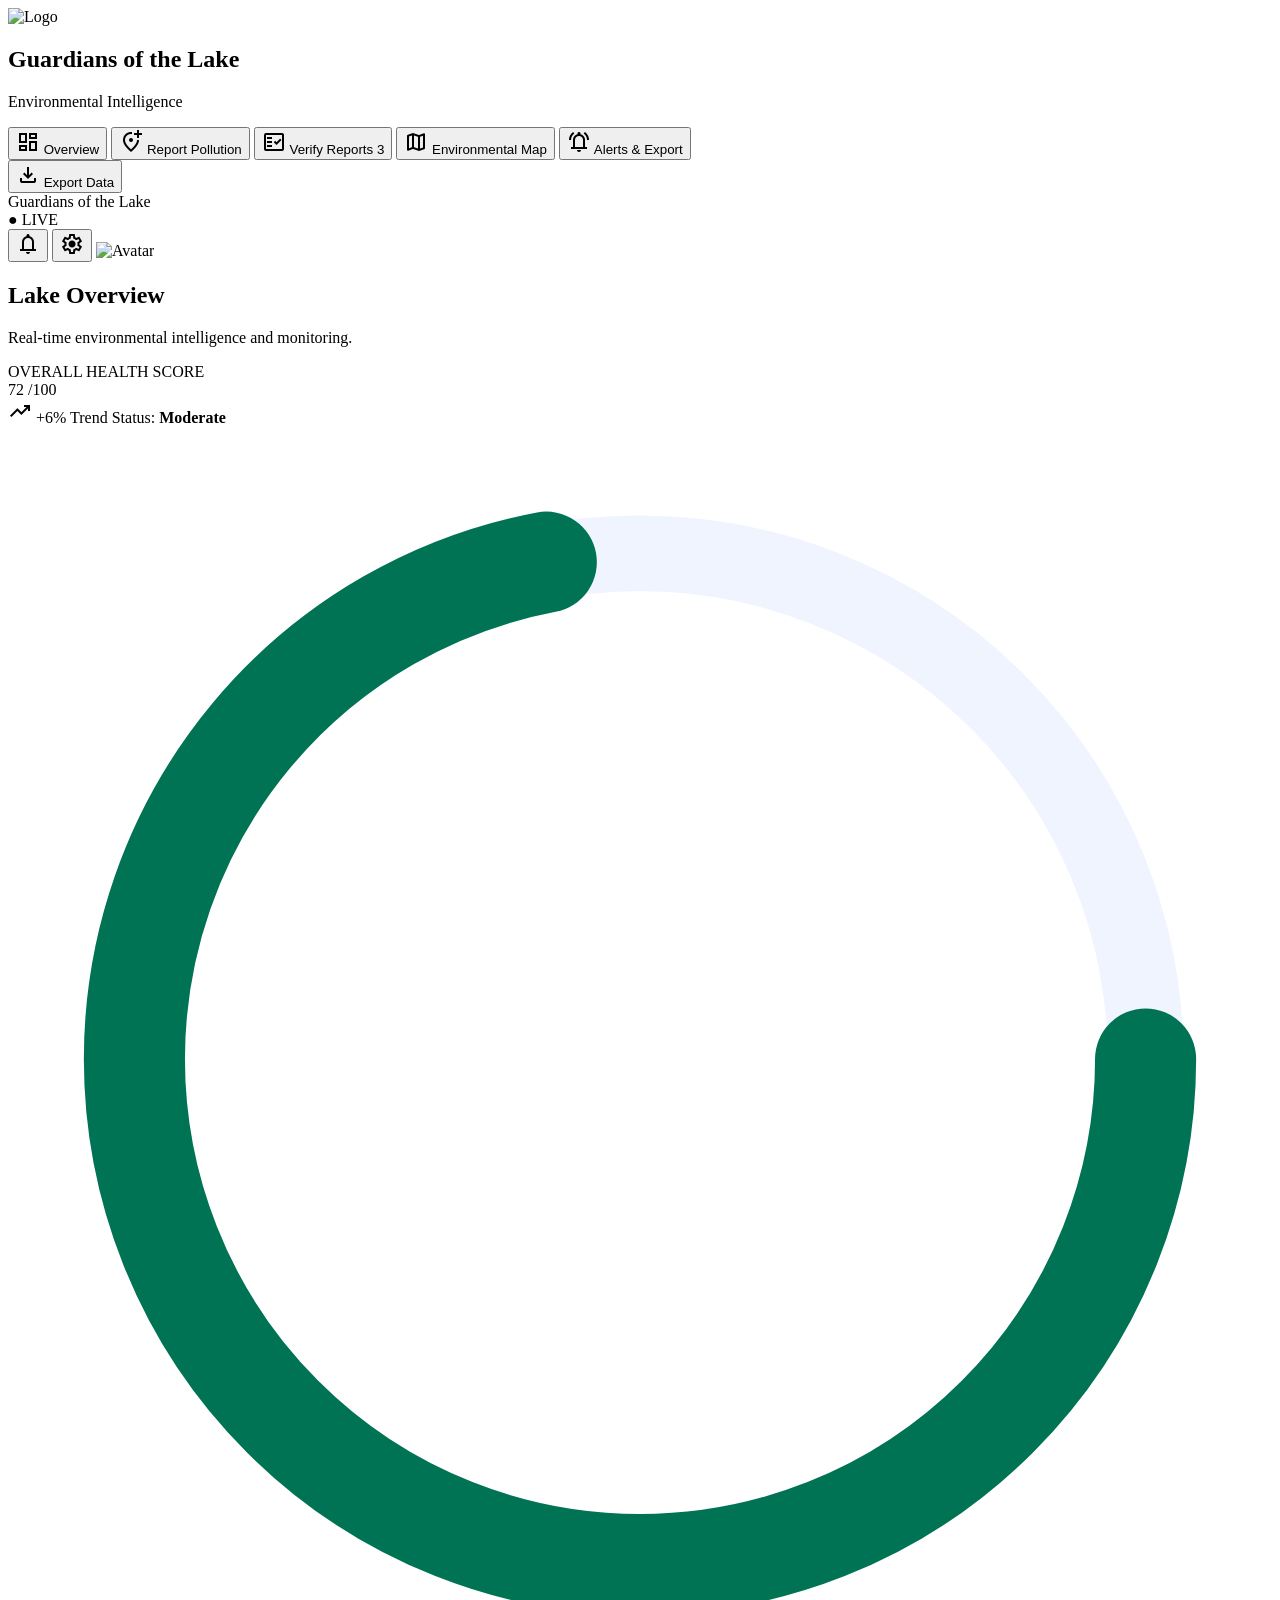
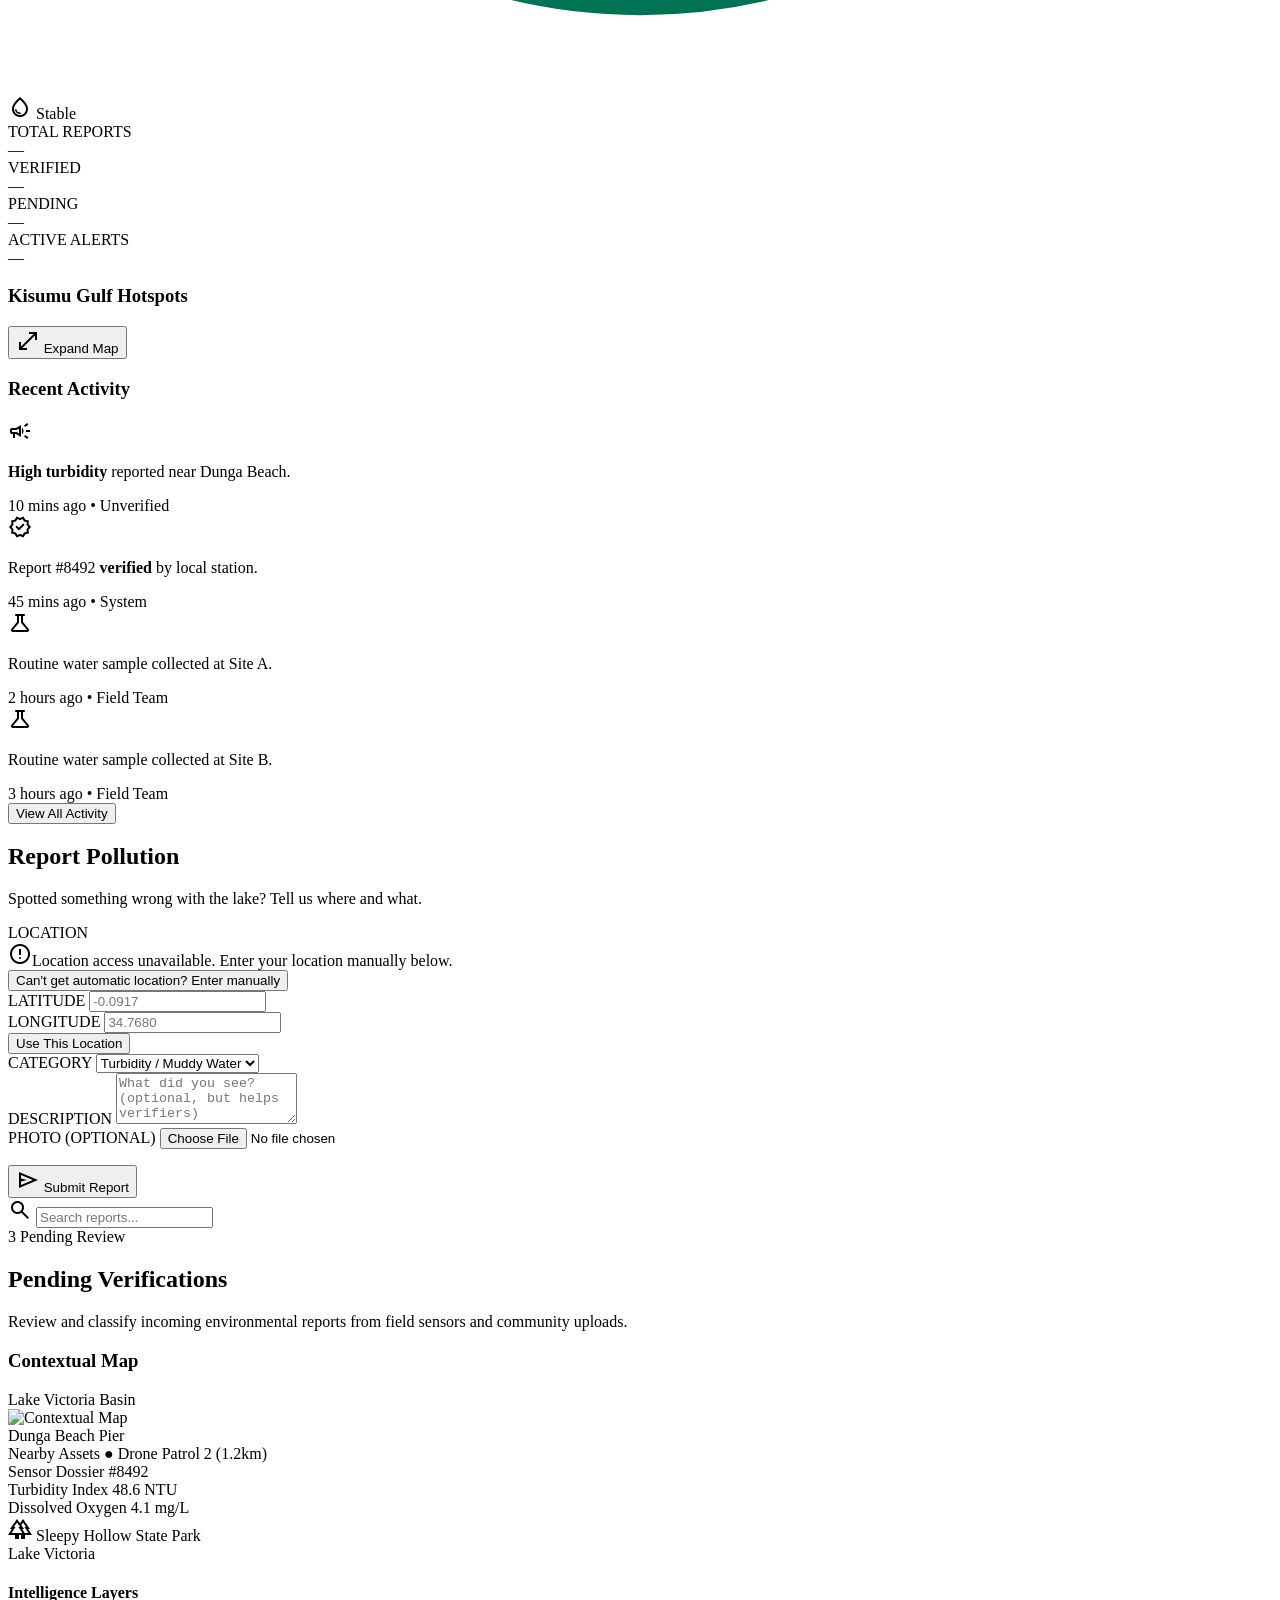
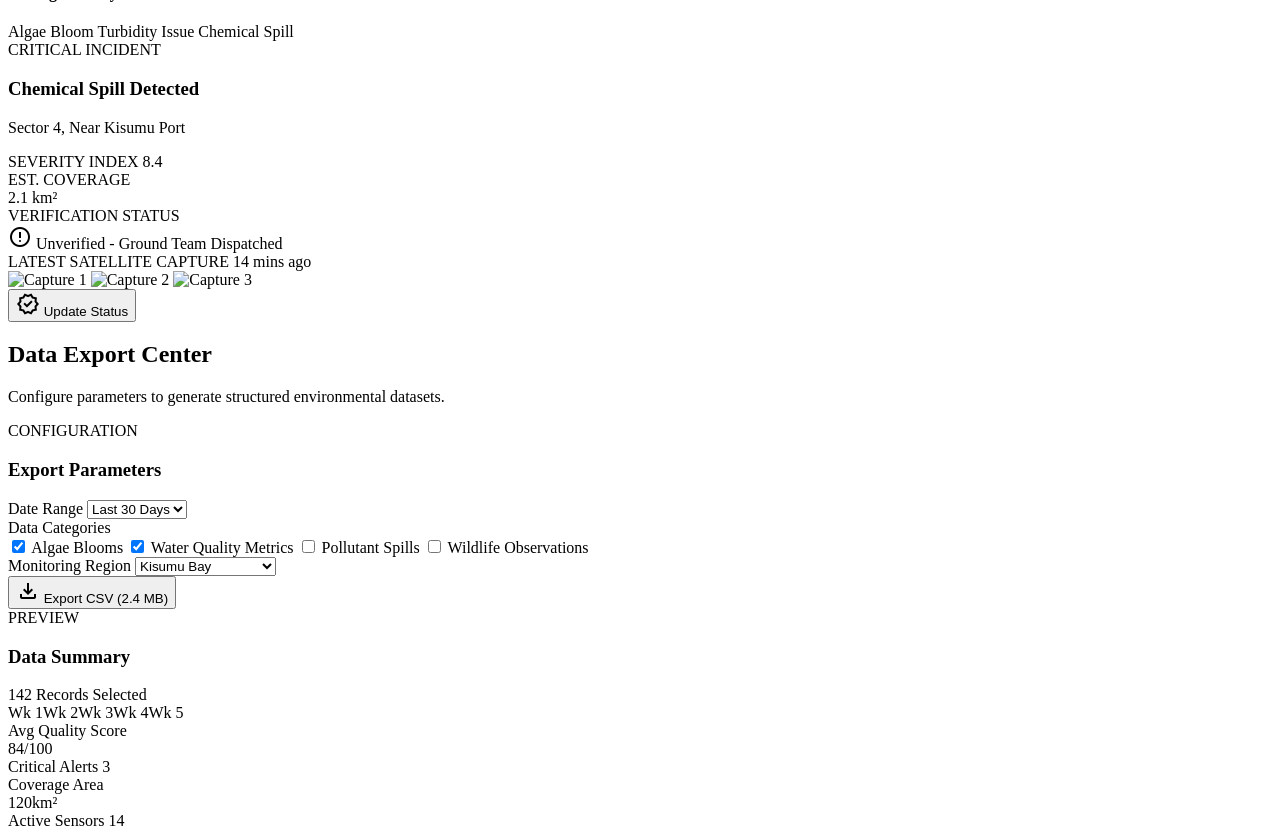
==== commit 9caa3337: "feat(offline): wire resilient report submission and live health" ====
--- a/frontend/dashboard.html
+++ b/frontend/dashboard.html
@@ -59,6 +59,10 @@
         <span class="material-symbols-outlined text-[18px]">dashboard</span>
         <span>Overview</span>
       </button>
+      <button data-tab="report" class="nav-btn flex items-center gap-3 px-3 py-2.5 rounded-xl text-outline hover:bg-surface-low transition-all text-left w-full cursor-pointer">
+      <span class="material-symbols-outlined text-[18px]">add_location_alt</span>
+      <span>Report Pollution</span>
+      </button>
       <button data-tab="verify" class="nav-btn flex items-center gap-3 px-3 py-2.5 rounded-xl text-outline hover:bg-surface-low transition-all text-left w-full cursor-pointer">
         <span class="material-symbols-outlined text-[18px]">fact_check</span>
         <span>Verify Reports</span>
@@ -145,19 +149,19 @@
           <div class="md:col-span-4 grid grid-cols-2 gap-4">
             <div class="bg-white rounded-2xl p-4 shadow-sm border border-surface-low">
               <span class="font-mono text-[11px] text-outline block uppercase">TOTAL REPORTS</span>
-              <div class="font-headline text-3xl font-bold text-primary mt-2">1,240</div>
+              <div id="ov-total-reports" class="font-headline text-3xl font-bold text-primary mt-2">—</div>
             </div>
             <div class="bg-white rounded-2xl p-4 shadow-sm border border-surface-low border-l-4 border-l-secondary">
               <span class="font-mono text-[11px] text-outline block uppercase">VERIFIED</span>
-              <div class="font-headline text-3xl font-bold text-secondary mt-2">892</div>
+              <div id="ov-verified-reports" class="font-headline text-3xl font-bold text-secondary mt-2">—</div>
             </div>
             <div class="bg-white rounded-2xl p-4 shadow-sm border border-surface-low border-l-4 border-l-[#5c2d00]">
               <span class="font-mono text-[11px] text-outline block uppercase">PENDING</span>
-              <div class="font-headline text-3xl font-bold text-[#5c2d00] mt-2">48</div>
+              <div id="ov-pending-reports" class="font-headline text-3xl font-bold text-[#5c2d00] mt-2">—</div>
             </div>
             <div class="bg-white rounded-2xl p-4 shadow-sm border border-surface-low border-l-4 border-l-error">
               <span class="font-mono text-[11px] text-outline block uppercase">ACTIVE ALERTS</span>
-              <div class="font-headline text-3xl font-bold text-error mt-2">5</div>
+              <div id="ov-active-alerts" class="font-headline text-3xl font-bold text-error mt-2">—</div>
             </div>
           </div>
 
@@ -221,6 +225,87 @@
               <button onclick="window.switchTab('verify')" class="font-mono text-xs font-bold text-primary hover:underline cursor-pointer">View All Activity</button>
             </div>
           </div>
+        </div>
+      </section>
+
+      <!-- ================= REPORT POLLUTION SCREEN ================= -->
+      <section id="screen-report" class="tab-screen hidden space-y-6">
+        <div>
+          <h2 class="font-headline text-3xl font-bold text-primary">Report Pollution</h2>
+          <p class="text-sm text-outline mt-1">Spotted something wrong with the lake? Tell us where and what.</p>
+        </div>
+
+        <div class="max-w-lg bg-white rounded-2xl p-6 border border-surface-low shadow-sm space-y-5">
+          <form id="report-form" class="space-y-4">
+
+            <!-- Location -->
+            <div>
+              <label class="block text-xs font-mono font-bold text-outline mb-1">LOCATION</label>
+              <div id="location-status" class="text-sm bg-surface-low rounded-xl p-3 flex items-center gap-2">
+                <span class="material-symbols-outlined text-base animate-spin">sync</span>
+                <span>Getting your location...</span>
+              </div>
+
+              <button type="button" id="manual-entry-toggle" class="text-xs font-mono text-primary hover:underline mt-2">
+                Can't get automatic location? Enter manually
+              </button>
+
+              <div id="manual-entry-section" class="hidden mt-2 grid grid-cols-2 gap-2">
+                <div>
+                  <label class="block text-[10px] font-mono text-outline mb-1">LATITUDE</label>
+                  <input type="number" step="any" id="manual-lat" placeholder="-0.0917"
+                    class="w-full border border-surface-high rounded-xl p-2 text-sm" />
+                </div>
+                <div>
+                  <label class="block text-[10px] font-mono text-outline mb-1">LONGITUDE</label>
+                  <input type="number" step="any" id="manual-lng" placeholder="34.7680"
+                    class="w-full border border-surface-high rounded-xl p-2 text-sm" />
+                </div>
+                <button type="button" id="manual-entry-confirm" class="col-span-2 text-xs font-mono font-bold bg-surface-high text-primary rounded-xl py-2 hover:bg-surface-low">
+                  Use This Location
+                </button>
+              </div>
+
+              <input type="hidden" id="report-lat" name="lat" />
+              <input type="hidden" id="report-lng" name="lng" />
+            </div>
+
+            <!-- Category -->
+            <div>
+              <label for="report-category" class="block text-xs font-mono font-bold text-outline mb-1">CATEGORY</label>
+              <select id="report-category" name="category" required
+                class="w-full border border-surface-high rounded-xl p-3 text-sm">
+                <option value="turbidity">Turbidity / Muddy Water</option>
+                <option value="algae">Algae Bloom</option>
+                <option value="spill">Chemical / Oil Spill</option>
+                <option value="smell">Bad Odor</option>
+                <option value="other">Other</option>
+              </select>
+            </div>
+
+            <!-- Description -->
+            <div>
+              <label for="report-description" class="block text-xs font-mono font-bold text-outline mb-1">DESCRIPTION</label>
+              <textarea id="report-description" name="description" rows="3"
+                placeholder="What did you see? (optional, but helps verifiers)"
+                class="w-full border border-surface-high rounded-xl p-3 text-sm"></textarea>
+            </div>
+
+            <!-- Photo -->
+            <div>
+              <label for="report-photo" class="block text-xs font-mono font-bold text-outline mb-1">PHOTO (OPTIONAL)</label>
+              <input type="file" id="report-photo" name="photo" accept="image/*" capture="environment" class="w-full text-sm" />
+              <p id="photo-ai-status" class="hidden mt-2 text-xs rounded-lg p-2 bg-surface-low text-outline"></p>
+            </div>
+
+            <button type="submit" id="submit-btn"
+              class="w-full bg-primary text-white font-headline font-bold py-3 rounded-xl hover:bg-primary-container transition-all flex items-center justify-center gap-2 cursor-pointer">
+              <span class="material-symbols-outlined text-base">send</span>
+              Submit Report
+            </button>
+          </form>
+
+          <div id="submit-feedback" class="hidden p-4 rounded-xl text-sm"></div>
         </div>
       </section>
 
@@ -478,5 +563,6 @@
   </div>
 
   <script type="module" src="js/dashboard.js"></script>
+  <script type="module" src="js/report-form.js"></script>
 </body>
-</html>+</html>
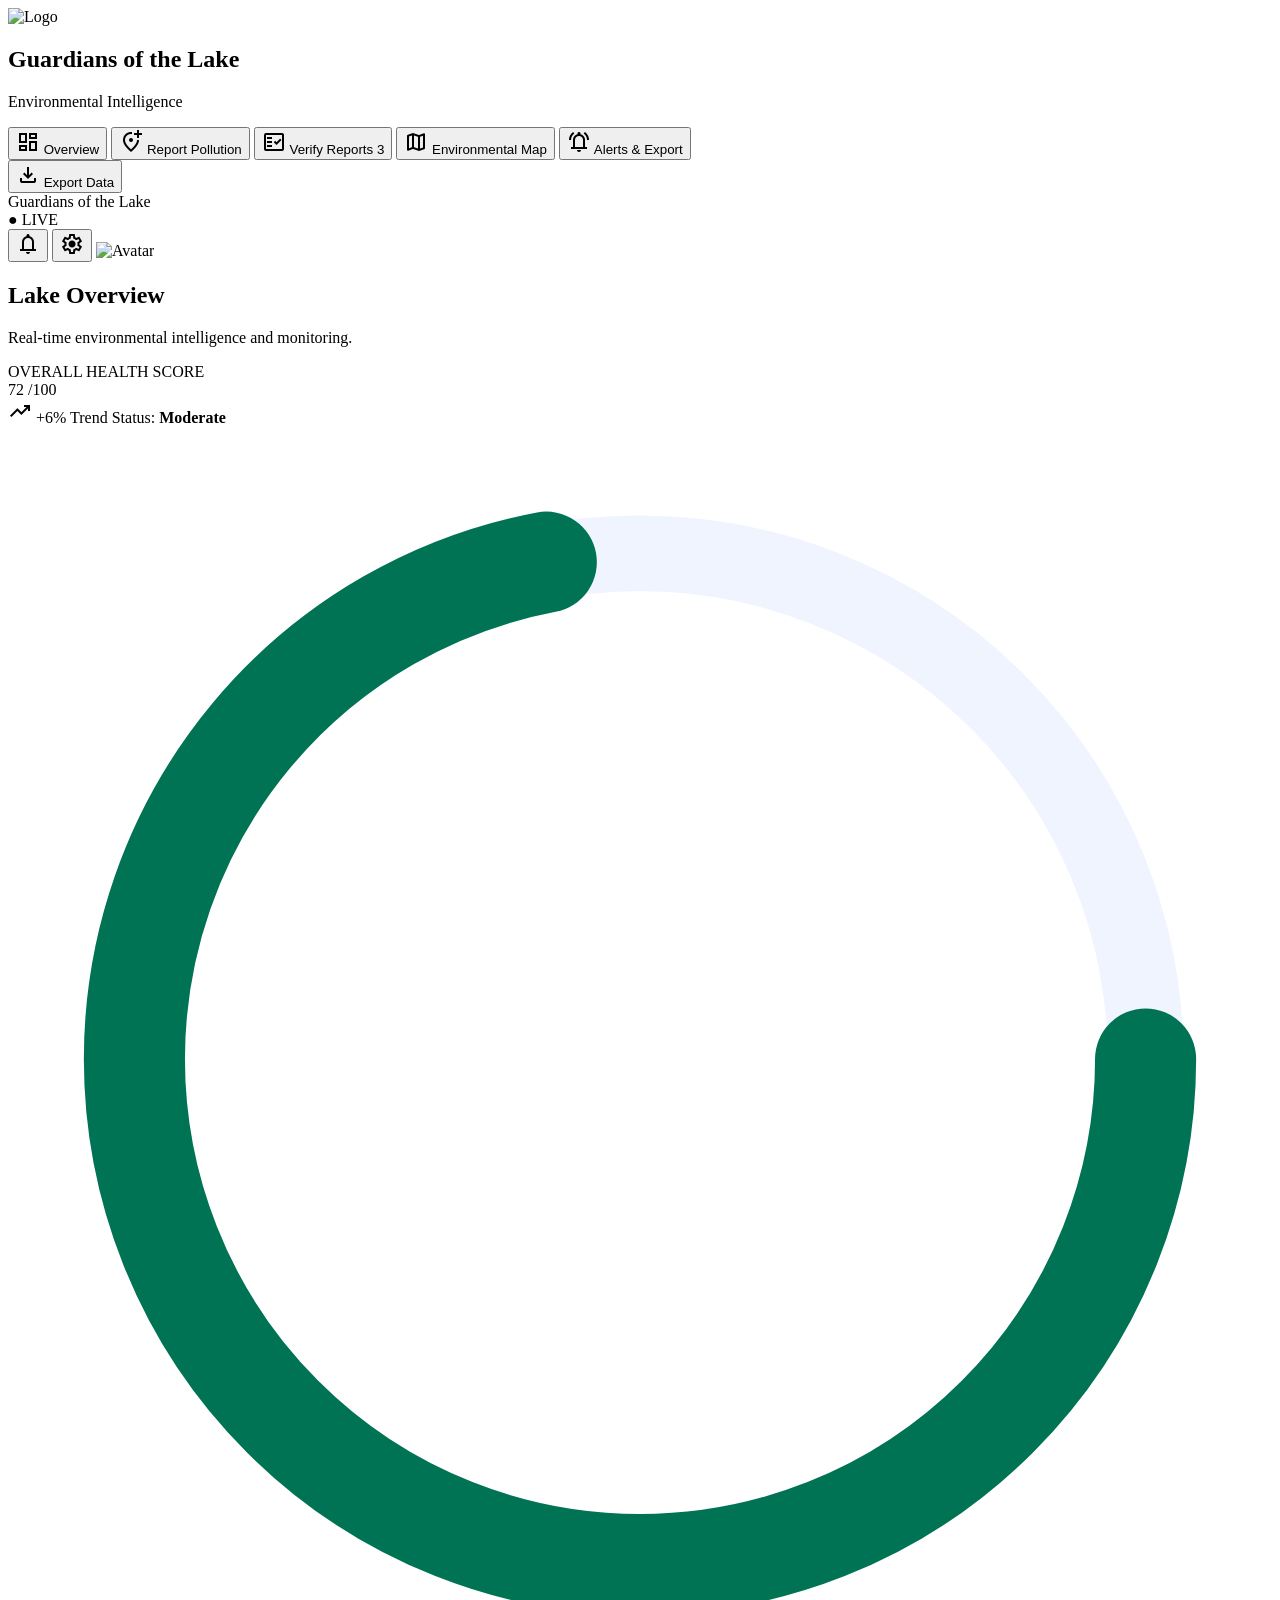
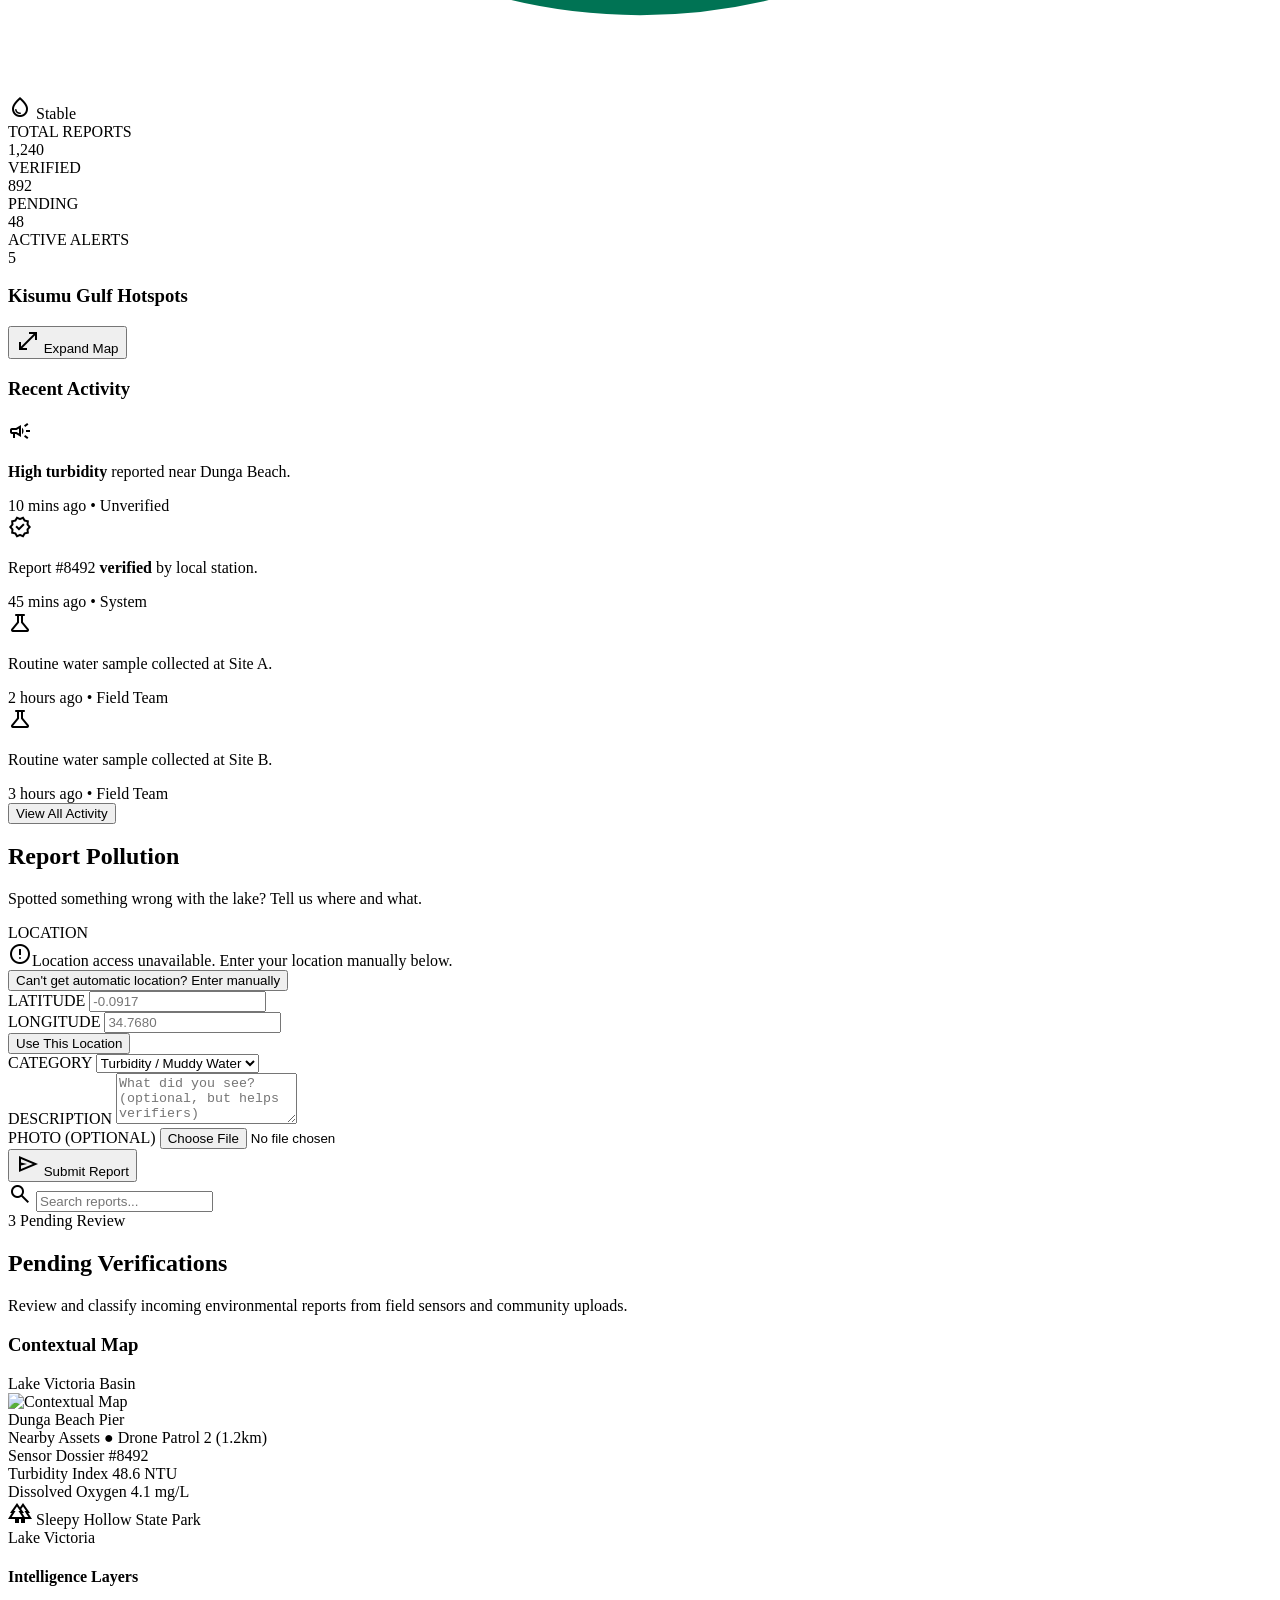
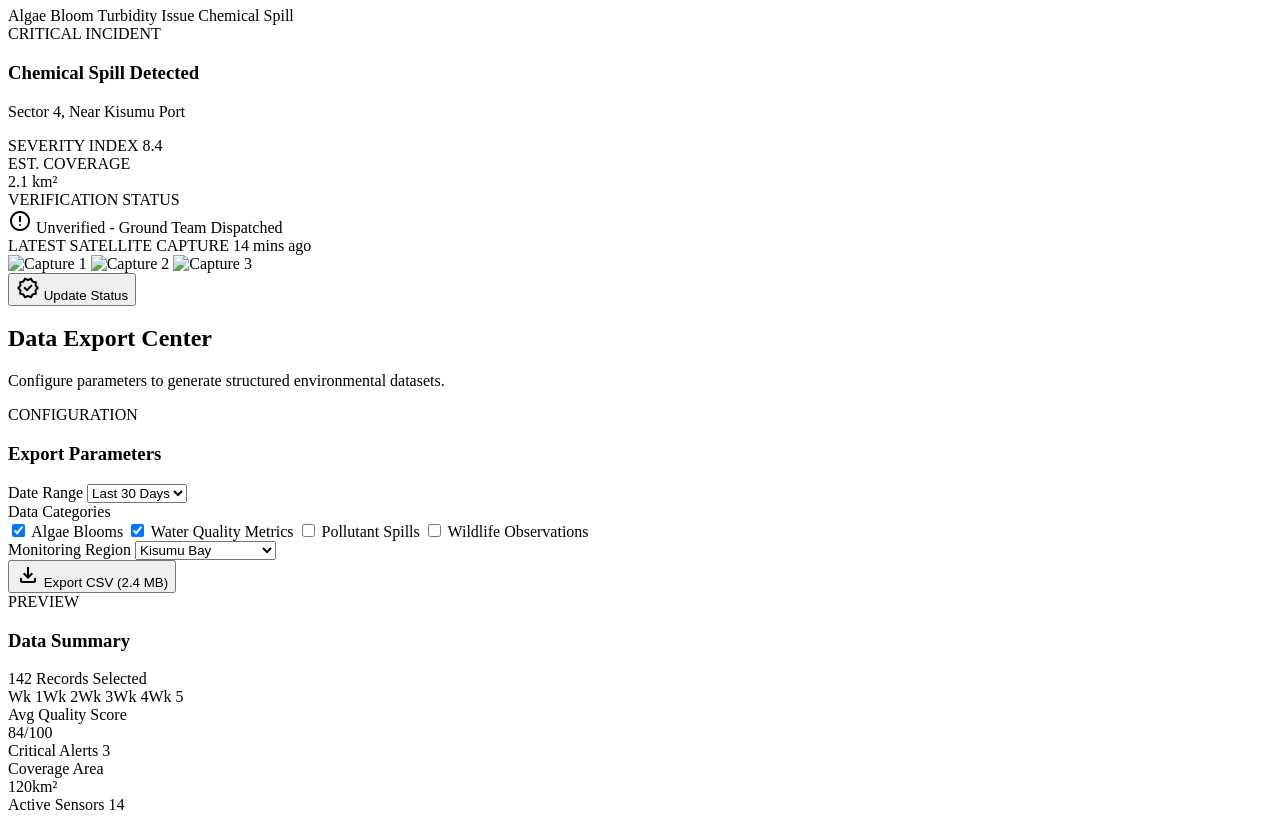
==== commit 71dfb3db: "Merge pull request #15 from ochola-rich/benjie/frontend Merge benjie branch to main." ====
--- a/frontend/dashboard.html
+++ b/frontend/dashboard.html
@@ -149,19 +149,19 @@
           <div class="md:col-span-4 grid grid-cols-2 gap-4">
             <div class="bg-white rounded-2xl p-4 shadow-sm border border-surface-low">
               <span class="font-mono text-[11px] text-outline block uppercase">TOTAL REPORTS</span>
-              <div id="ov-total-reports" class="font-headline text-3xl font-bold text-primary mt-2">—</div>
+              <div class="font-headline text-3xl font-bold text-primary mt-2">1,240</div>
             </div>
             <div class="bg-white rounded-2xl p-4 shadow-sm border border-surface-low border-l-4 border-l-secondary">
               <span class="font-mono text-[11px] text-outline block uppercase">VERIFIED</span>
-              <div id="ov-verified-reports" class="font-headline text-3xl font-bold text-secondary mt-2">—</div>
+              <div class="font-headline text-3xl font-bold text-secondary mt-2">892</div>
             </div>
             <div class="bg-white rounded-2xl p-4 shadow-sm border border-surface-low border-l-4 border-l-[#5c2d00]">
               <span class="font-mono text-[11px] text-outline block uppercase">PENDING</span>
-              <div id="ov-pending-reports" class="font-headline text-3xl font-bold text-[#5c2d00] mt-2">—</div>
+              <div class="font-headline text-3xl font-bold text-[#5c2d00] mt-2">48</div>
             </div>
             <div class="bg-white rounded-2xl p-4 shadow-sm border border-surface-low border-l-4 border-l-error">
               <span class="font-mono text-[11px] text-outline block uppercase">ACTIVE ALERTS</span>
-              <div id="ov-active-alerts" class="font-headline text-3xl font-bold text-error mt-2">—</div>
+              <div class="font-headline text-3xl font-bold text-error mt-2">5</div>
             </div>
           </div>
 
@@ -295,7 +295,6 @@
             <div>
               <label for="report-photo" class="block text-xs font-mono font-bold text-outline mb-1">PHOTO (OPTIONAL)</label>
               <input type="file" id="report-photo" name="photo" accept="image/*" capture="environment" class="w-full text-sm" />
-              <p id="photo-ai-status" class="hidden mt-2 text-xs rounded-lg p-2 bg-surface-low text-outline"></p>
             </div>
 
             <button type="submit" id="submit-btn"
@@ -565,4 +564,4 @@
   <script type="module" src="js/dashboard.js"></script>
   <script type="module" src="js/report-form.js"></script>
 </body>
-</html>
+</html>
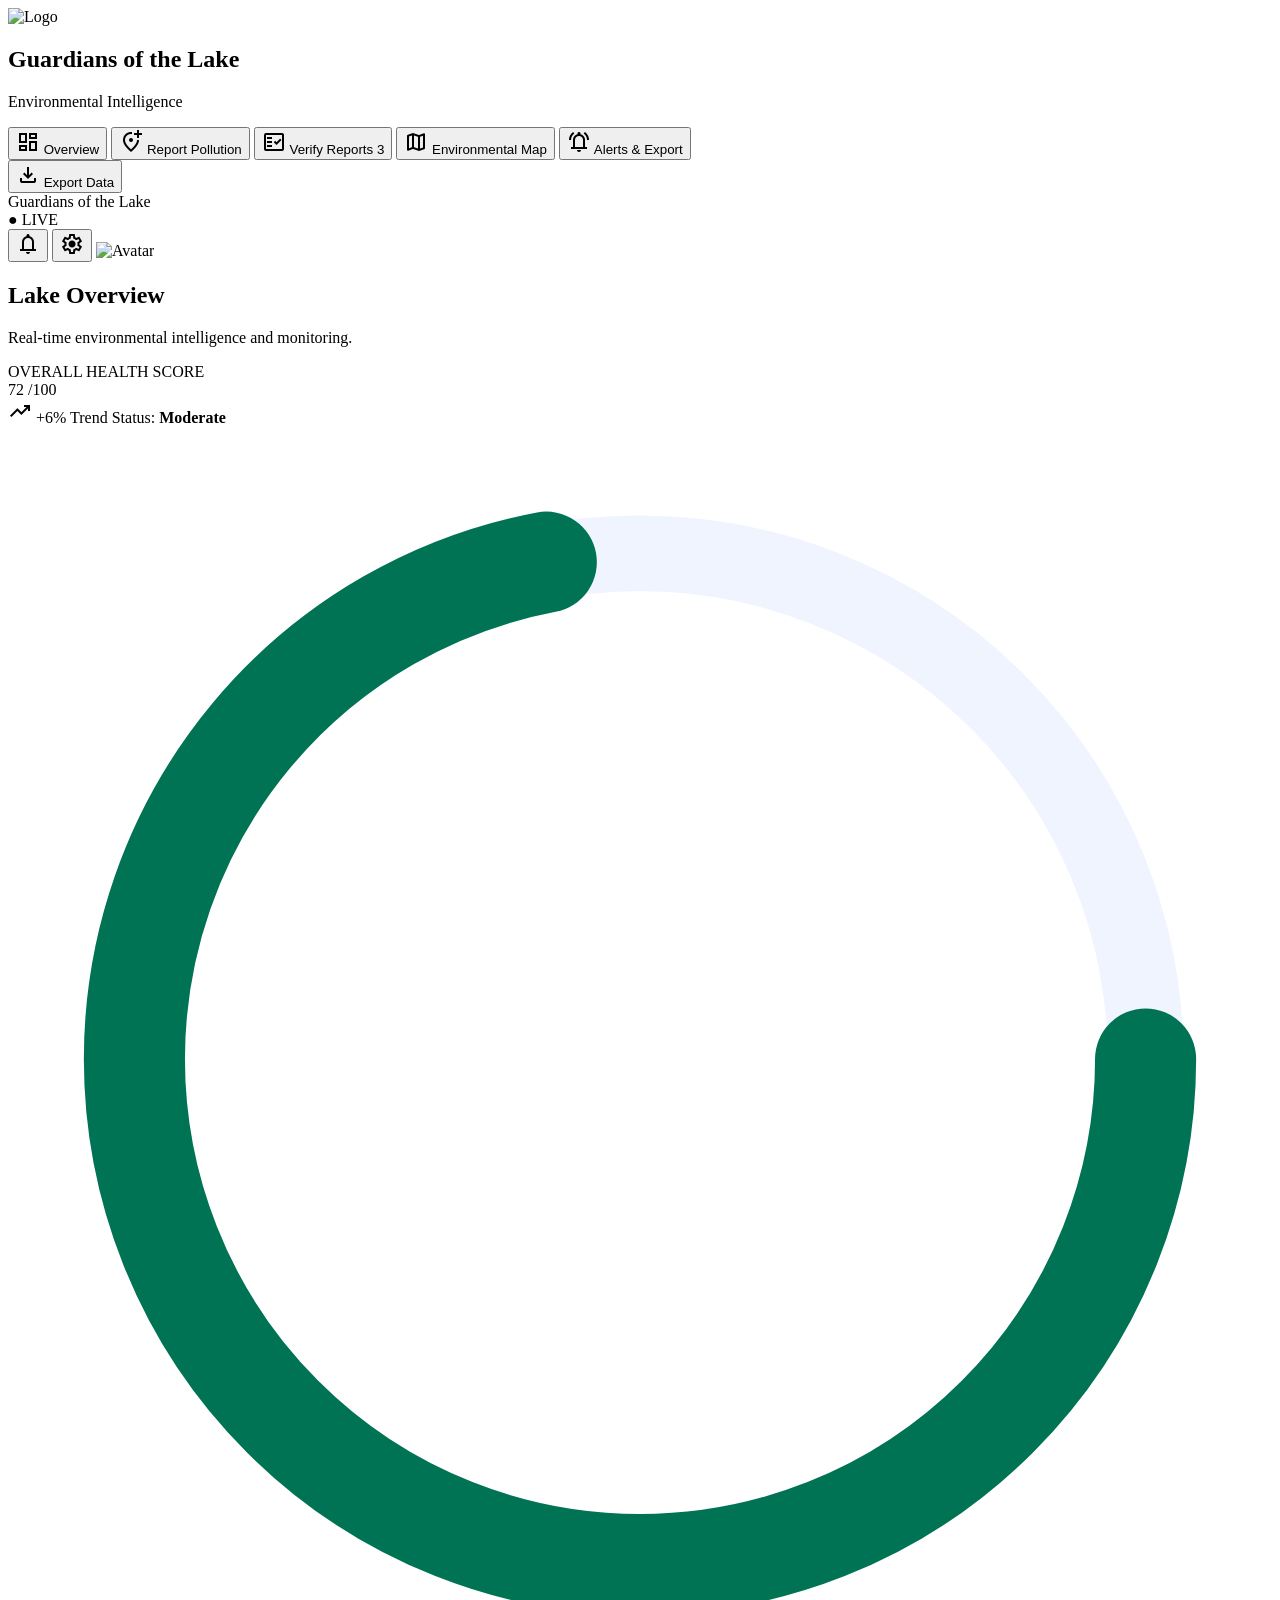
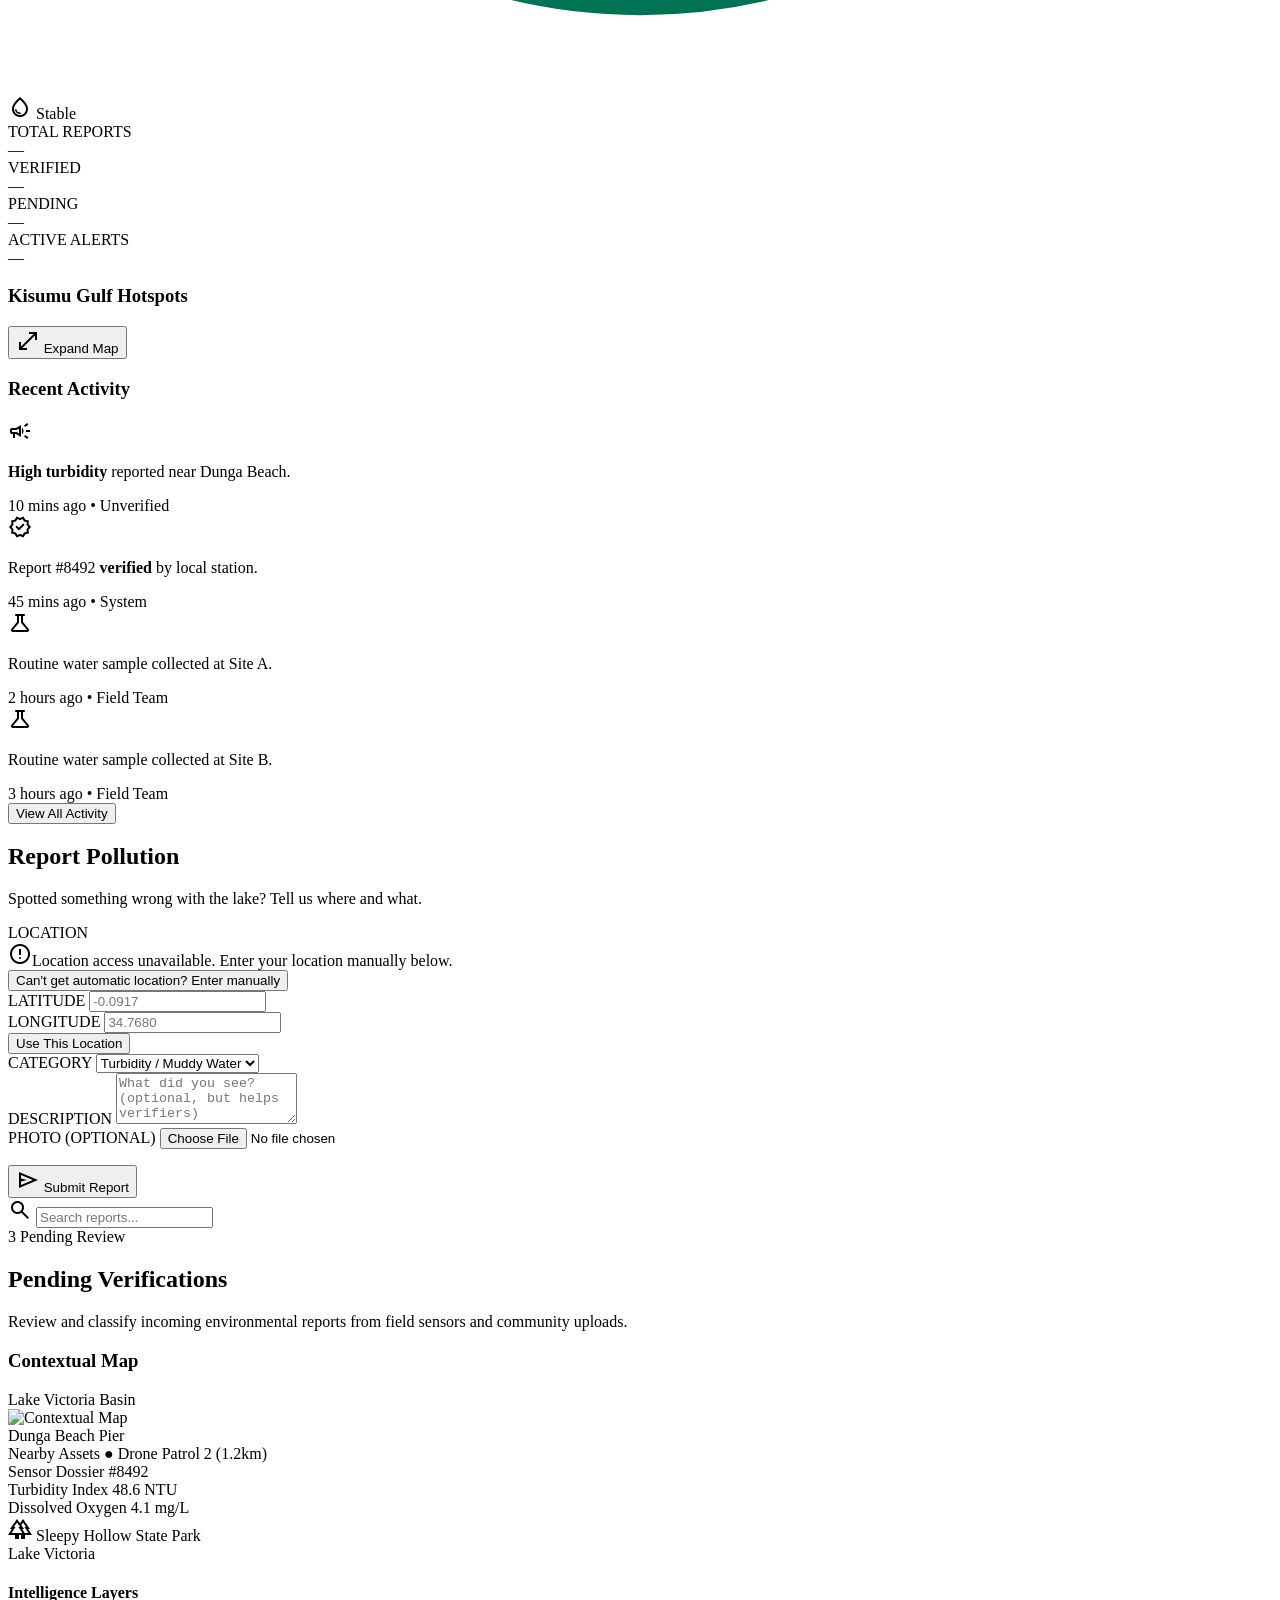
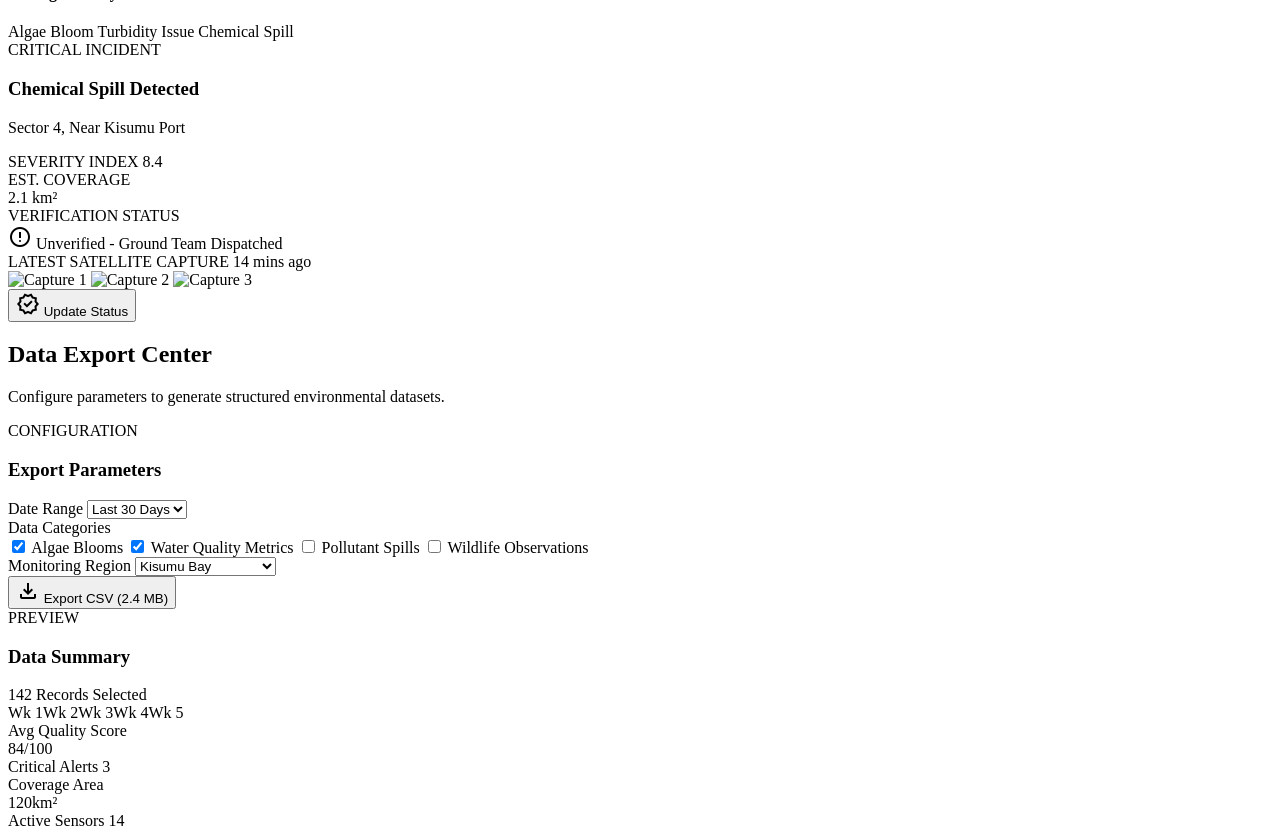
==== commit a9317bad: "feat(dashboard): render live GeoJSON incident map" ====
--- a/frontend/dashboard.html
+++ b/frontend/dashboard.html
@@ -13,6 +13,8 @@
 
   <!-- Tailwind CSS CDN -->
   <script src="https://cdn.tailwindcss.com"></script>
+  <link rel="stylesheet" href="https://unpkg.com/leaflet@1.9.4/dist/leaflet.css" />
+  <script src="https://unpkg.com/leaflet@1.9.4/dist/leaflet.js"></script>
   <script>
     tailwind.config = {
       theme: {
@@ -149,19 +151,19 @@
           <div class="md:col-span-4 grid grid-cols-2 gap-4">
             <div class="bg-white rounded-2xl p-4 shadow-sm border border-surface-low">
               <span class="font-mono text-[11px] text-outline block uppercase">TOTAL REPORTS</span>
-              <div class="font-headline text-3xl font-bold text-primary mt-2">1,240</div>
+              <div id="ov-total-reports" class="font-headline text-3xl font-bold text-primary mt-2">—</div>
             </div>
             <div class="bg-white rounded-2xl p-4 shadow-sm border border-surface-low border-l-4 border-l-secondary">
               <span class="font-mono text-[11px] text-outline block uppercase">VERIFIED</span>
-              <div class="font-headline text-3xl font-bold text-secondary mt-2">892</div>
+              <div id="ov-verified-reports" class="font-headline text-3xl font-bold text-secondary mt-2">—</div>
             </div>
             <div class="bg-white rounded-2xl p-4 shadow-sm border border-surface-low border-l-4 border-l-[#5c2d00]">
               <span class="font-mono text-[11px] text-outline block uppercase">PENDING</span>
-              <div class="font-headline text-3xl font-bold text-[#5c2d00] mt-2">48</div>
+              <div id="ov-pending-reports" class="font-headline text-3xl font-bold text-[#5c2d00] mt-2">—</div>
             </div>
             <div class="bg-white rounded-2xl p-4 shadow-sm border border-surface-low border-l-4 border-l-error">
               <span class="font-mono text-[11px] text-outline block uppercase">ACTIVE ALERTS</span>
-              <div class="font-headline text-3xl font-bold text-error mt-2">5</div>
+              <div id="ov-active-alerts" class="font-headline text-3xl font-bold text-error mt-2">—</div>
             </div>
           </div>
 
@@ -295,6 +297,7 @@
             <div>
               <label for="report-photo" class="block text-xs font-mono font-bold text-outline mb-1">PHOTO (OPTIONAL)</label>
               <input type="file" id="report-photo" name="photo" accept="image/*" capture="environment" class="w-full text-sm" />
+              <p id="photo-ai-status" class="hidden mt-2 text-xs rounded-lg p-2 bg-surface-low text-outline"></p>
             </div>
 
             <button type="submit" id="submit-btn"
@@ -379,6 +382,7 @@
         <div class="relative w-full h-[calc(100vh-140px)] min-h-[580px] rounded-3xl overflow-hidden border border-surface-low shadow-sm flex">
           <!-- Interactive GIS Map Stage -->
           <div class="flex-1 relative bg-[#c2e4ea] overflow-hidden select-none">
+            <div id="live-map" class="absolute inset-0 z-10"></div>
             <div class="absolute inset-0 bg-cover bg-center" style="background-Image: url('https://lh3.googleusercontent.com/aida-public/[base64]'); filter: brightness(0.96) contrast(1.05);"></div>
 
             <!-- Landmarks -->
@@ -564,4 +568,4 @@
   <script type="module" src="js/dashboard.js"></script>
   <script type="module" src="js/report-form.js"></script>
 </body>
-</html>+</html>
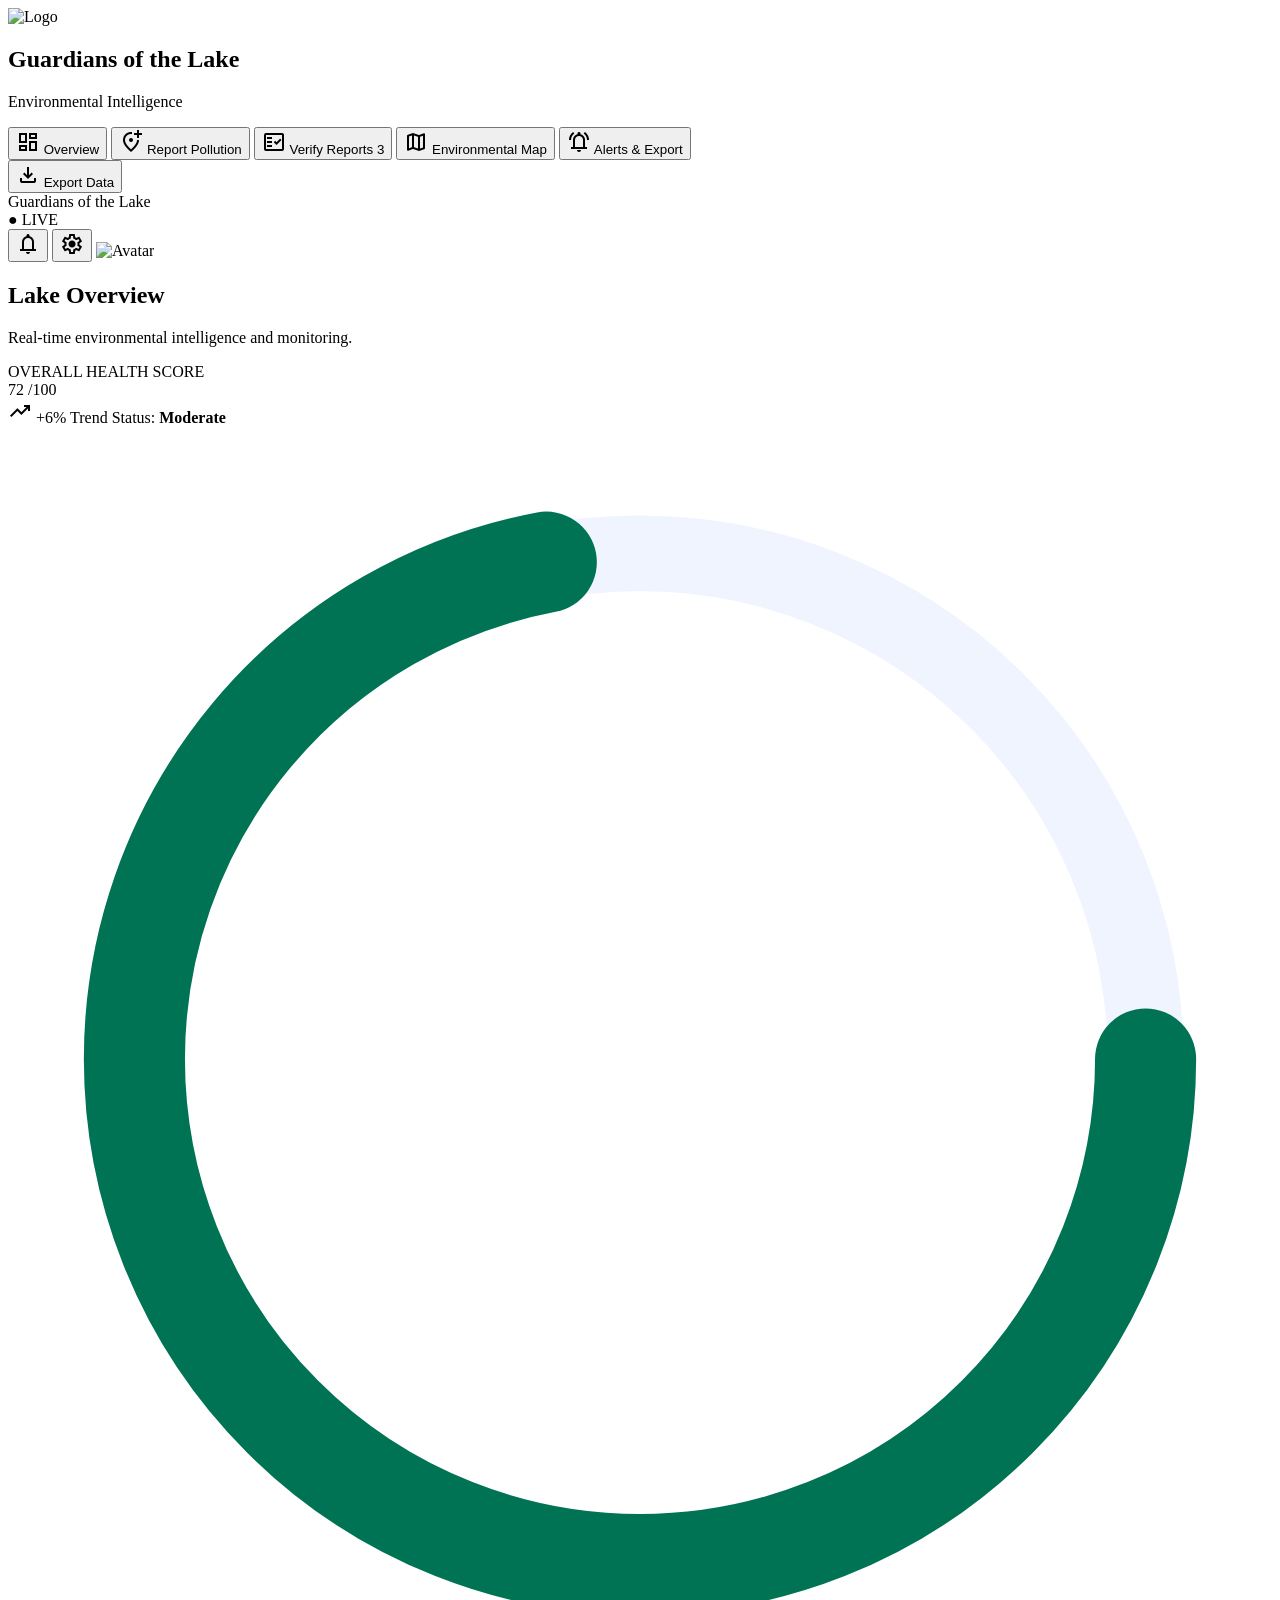
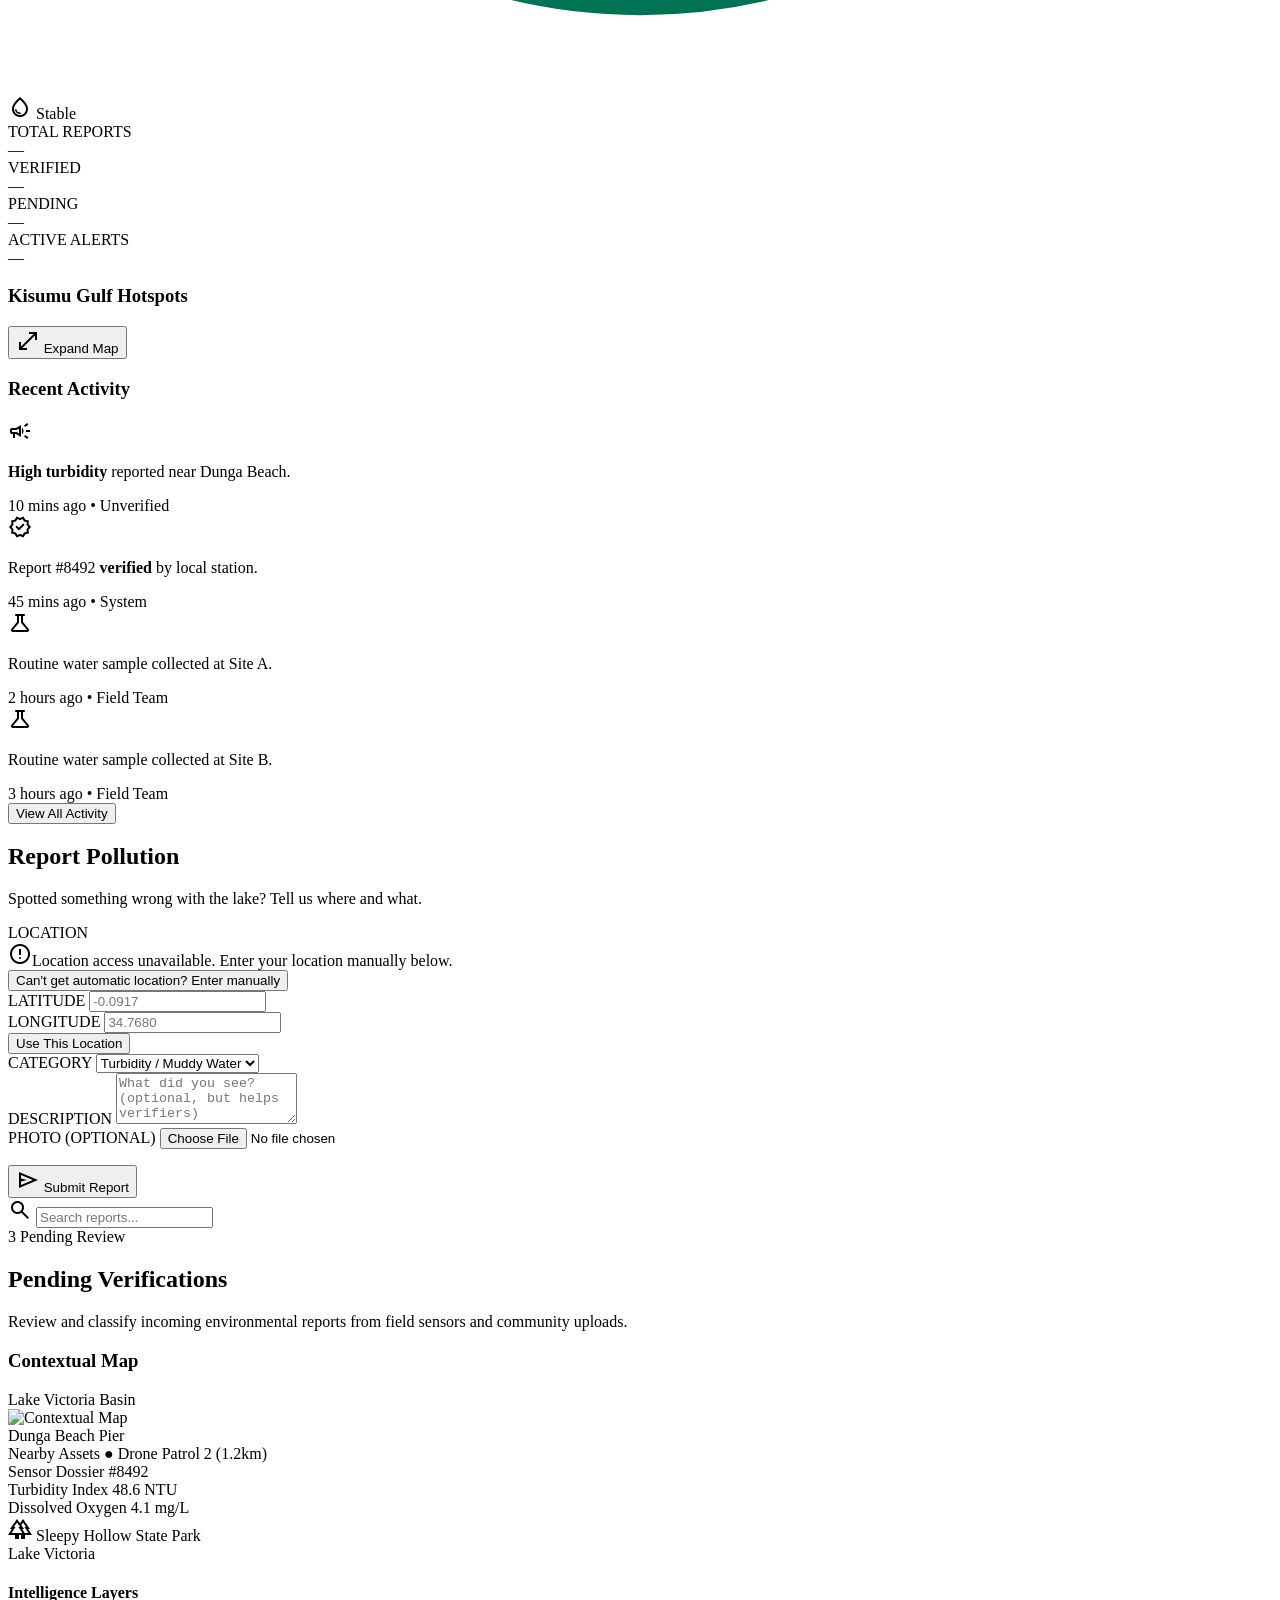
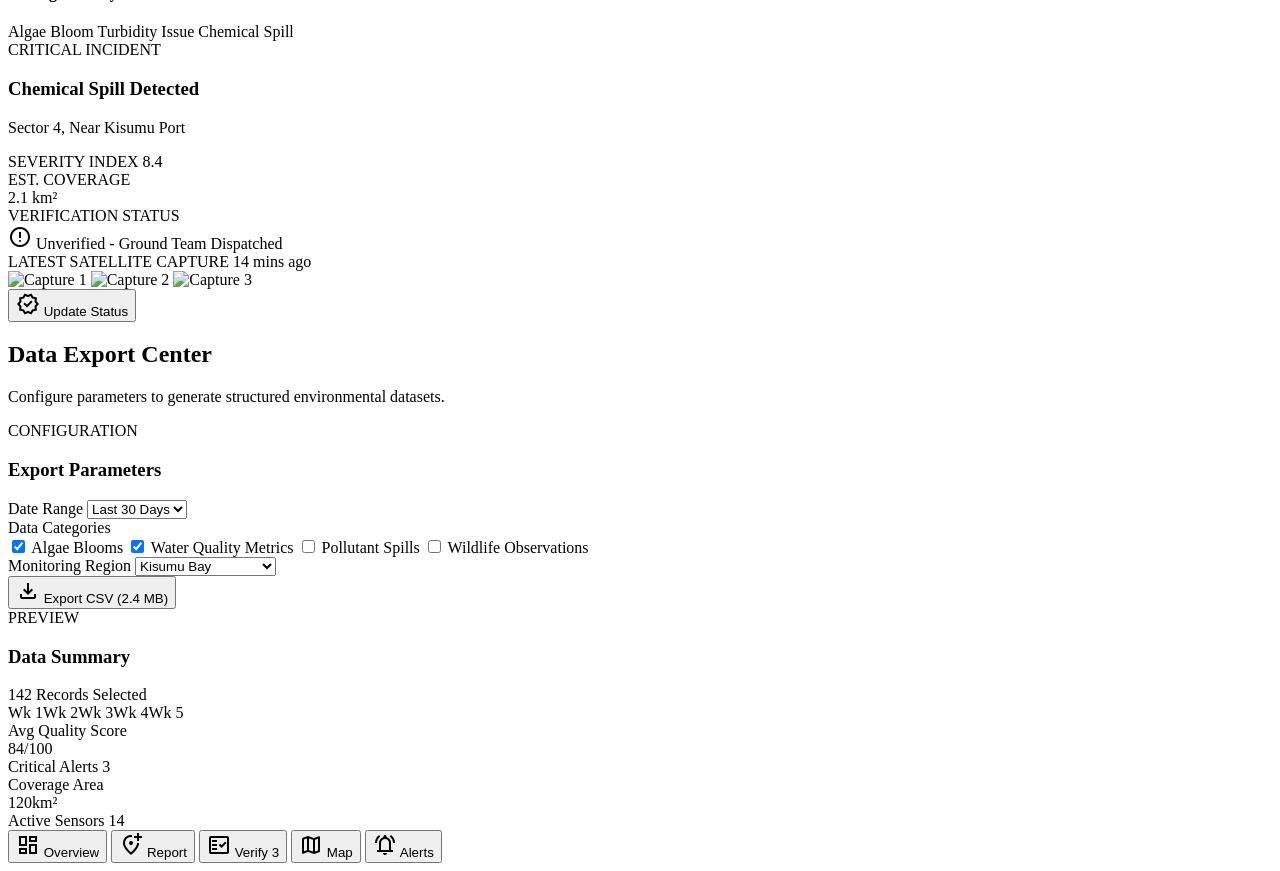
==== commit a14589cc: "fix(dashboard): fix module exports, router lifecycle, and mobile navigation" ====
--- a/frontend/dashboard.html
+++ b/frontend/dashboard.html
@@ -108,7 +108,7 @@
     </header>
 
     <!-- Main Dynamic Content Screens -->
-    <main class="p-6 md:p-8 max-w-7xl mx-auto w-full">
+    <main class="p-6 md:p-8 pb-24 md:pb-8 max-w-7xl mx-auto w-full">
 
       <!-- ================= 1. OVERVIEW SCREEN ================= -->
       <section id="screen-overview" class="tab-screen space-y-6">
@@ -563,6 +563,31 @@
       </section>
 
     </main>
+
+    <!-- Mobile Bottom Navigation Bar -->
+    <nav class="md:hidden fixed bottom-0 left-0 right-0 bg-white border-t border-surface-low px-2 py-1.5 flex justify-around items-center z-30 shadow-lg">
+      <button data-tab="overview" class="nav-btn mobile-nav-btn flex flex-col items-center justify-center py-1 text-primary font-bold">
+        <span class="material-symbols-outlined text-[20px]">dashboard</span>
+        <span class="font-mono text-[10px]">Overview</span>
+      </button>
+      <button data-tab="report" class="nav-btn mobile-nav-btn flex flex-col items-center justify-center py-1 text-outline hover:text-primary">
+        <span class="material-symbols-outlined text-[20px]">add_location_alt</span>
+        <span class="font-mono text-[10px]">Report</span>
+      </button>
+      <button data-tab="verify" class="nav-btn mobile-nav-btn flex flex-col items-center justify-center py-1 text-outline hover:text-primary relative">
+        <span class="material-symbols-outlined text-[20px]">fact_check</span>
+        <span class="font-mono text-[10px]">Verify</span>
+        <span id="mobile-pending-badge" class="absolute top-0 right-1 bg-error-container text-[#93000a] text-[9px] px-1 rounded-full font-mono font-bold">3</span>
+      </button>
+      <button data-tab="map" class="nav-btn mobile-nav-btn flex flex-col items-center justify-center py-1 text-outline hover:text-primary">
+        <span class="material-symbols-outlined text-[20px]">map</span>
+        <span class="font-mono text-[10px]">Map</span>
+      </button>
+      <button data-tab="alerts" class="nav-btn mobile-nav-btn flex flex-col items-center justify-center py-1 text-outline hover:text-primary">
+        <span class="material-symbols-outlined text-[20px]">notifications_active</span>
+        <span class="font-mono text-[10px]">Alerts</span>
+      </button>
+    </nav>
   </div>
 
   <script type="module" src="js/dashboard.js"></script>
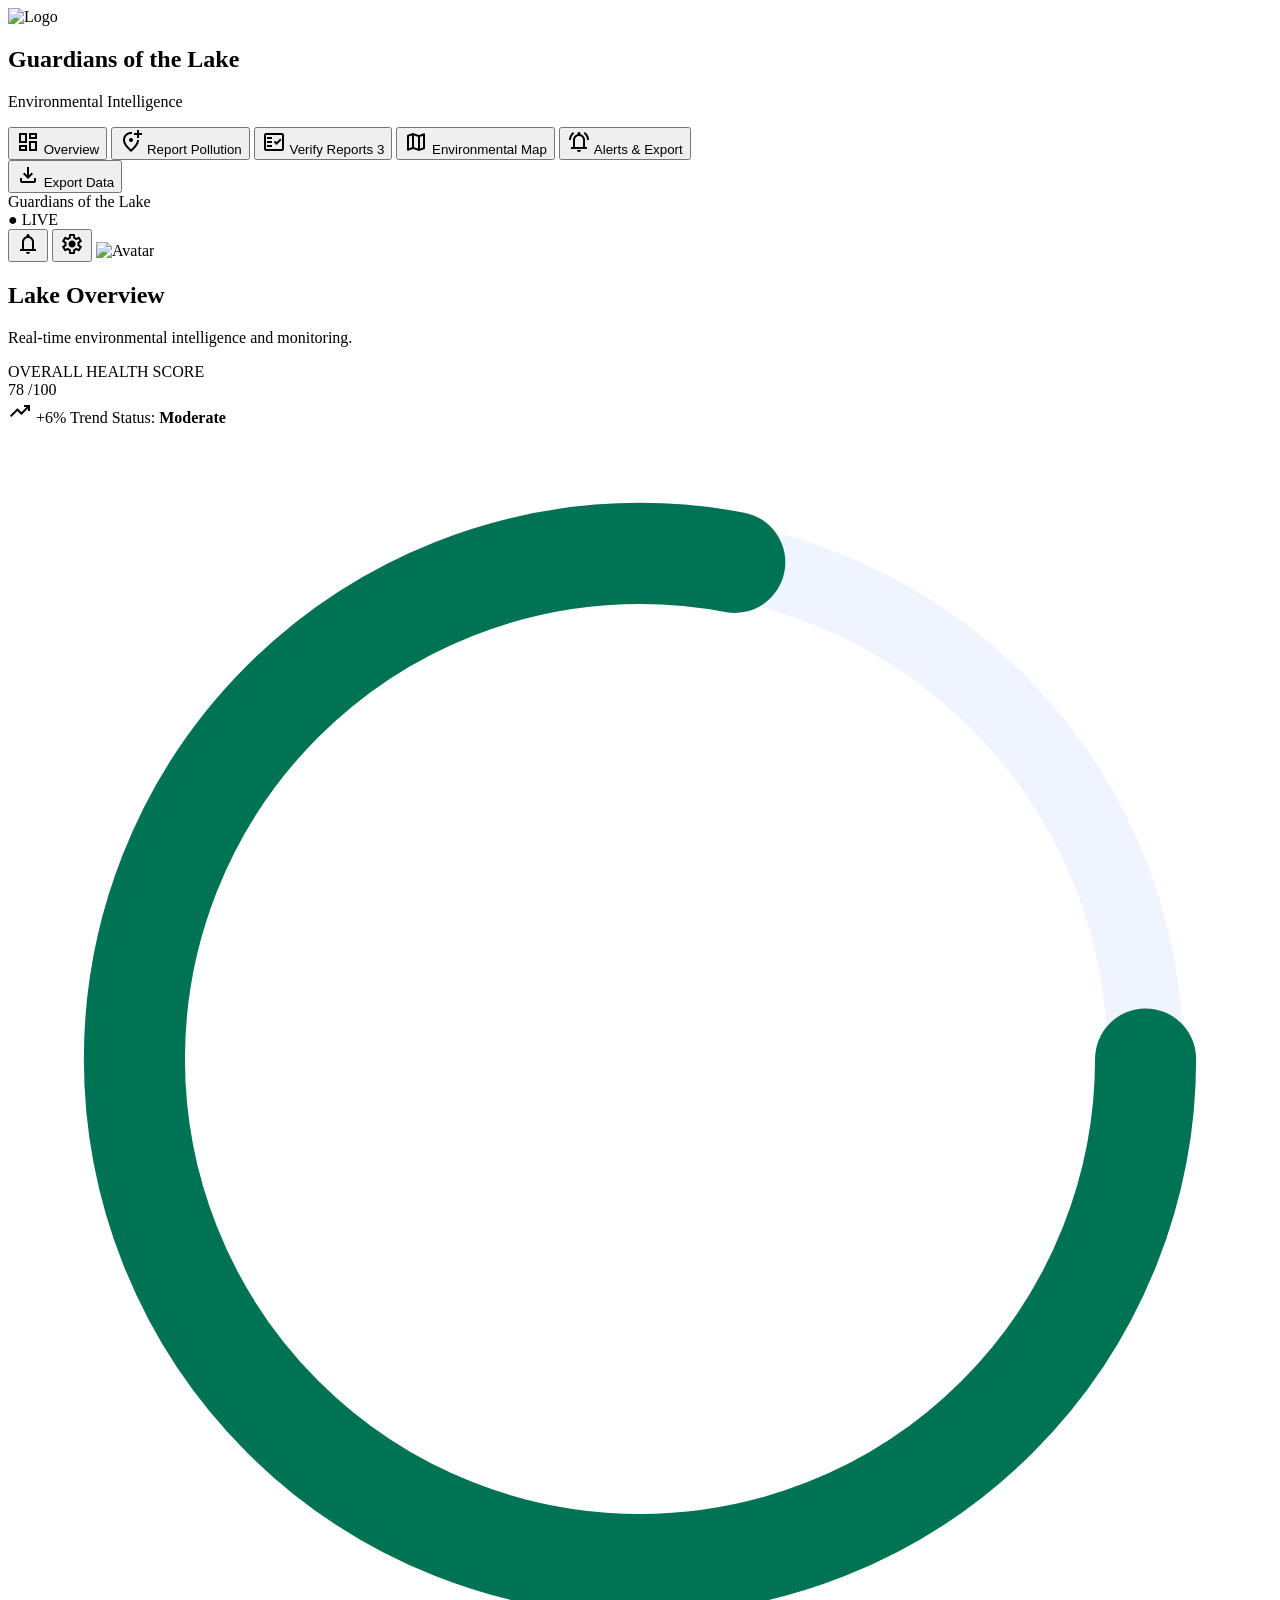
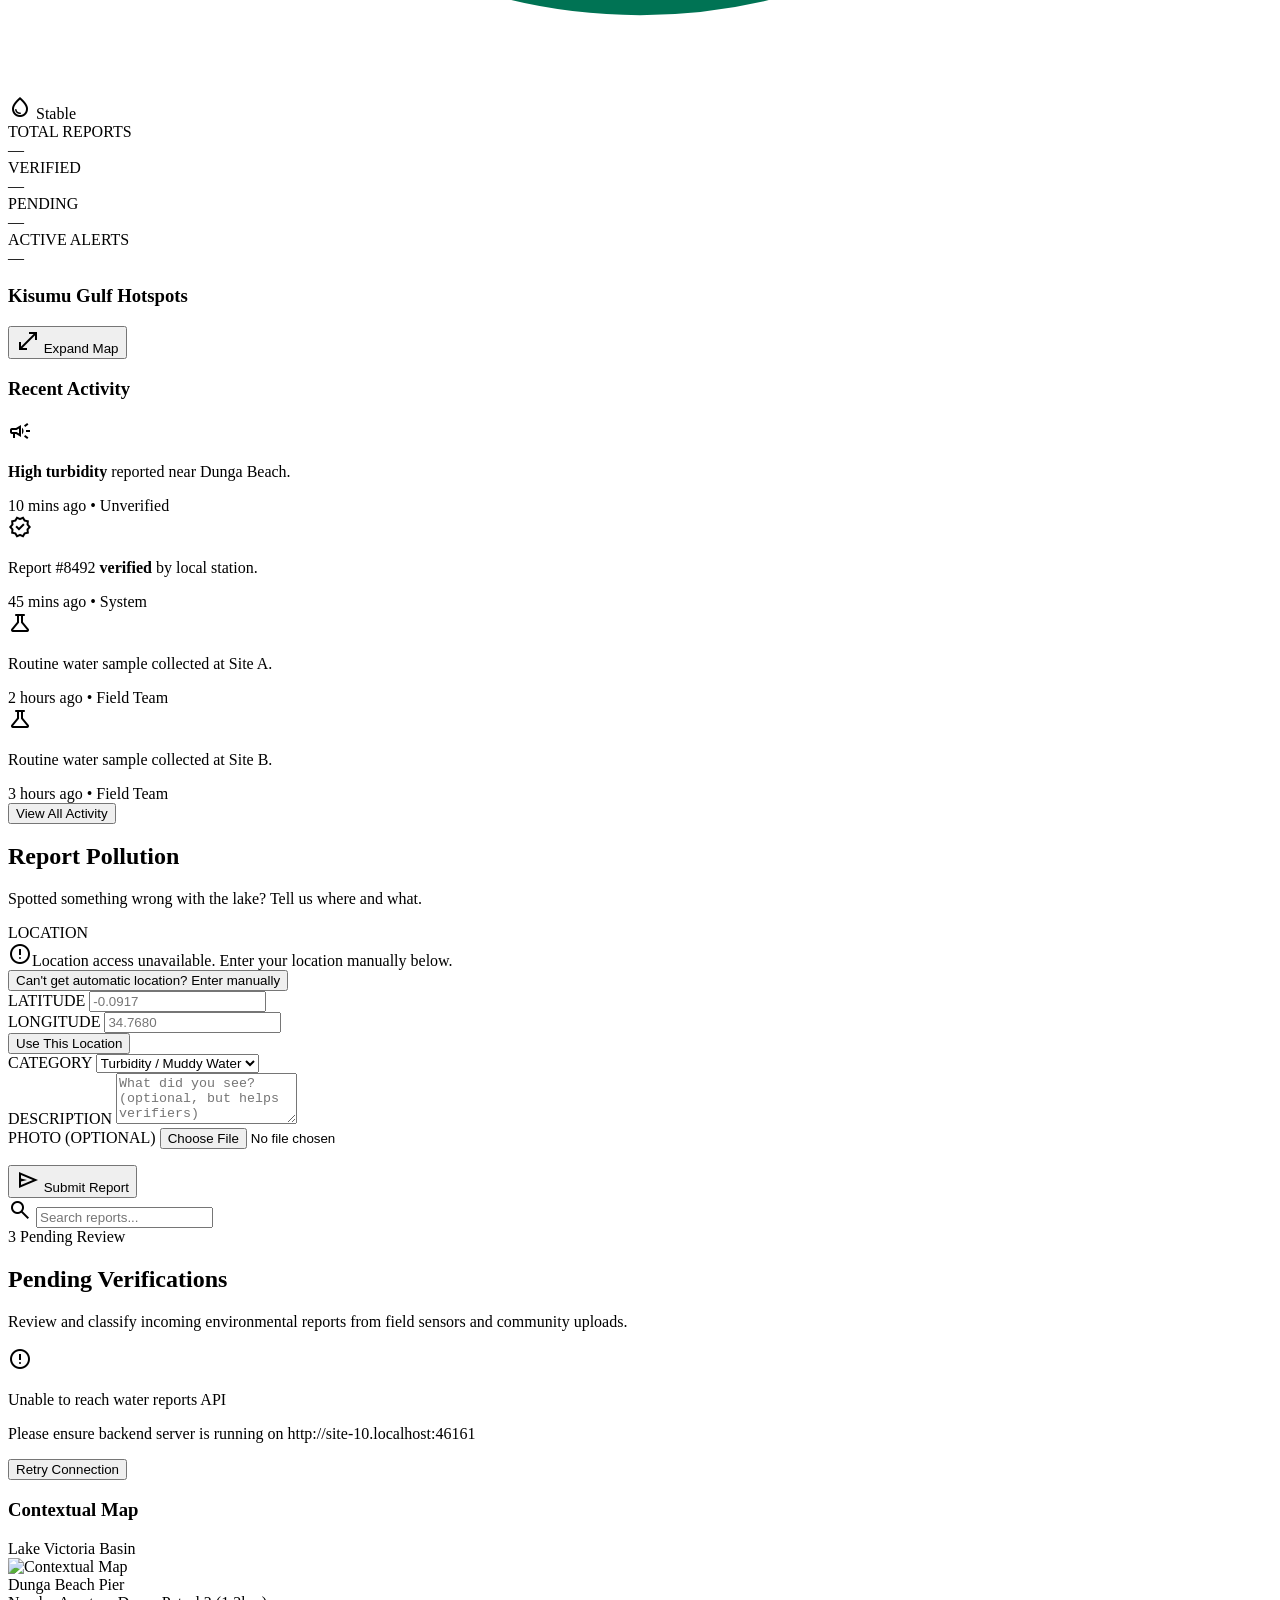
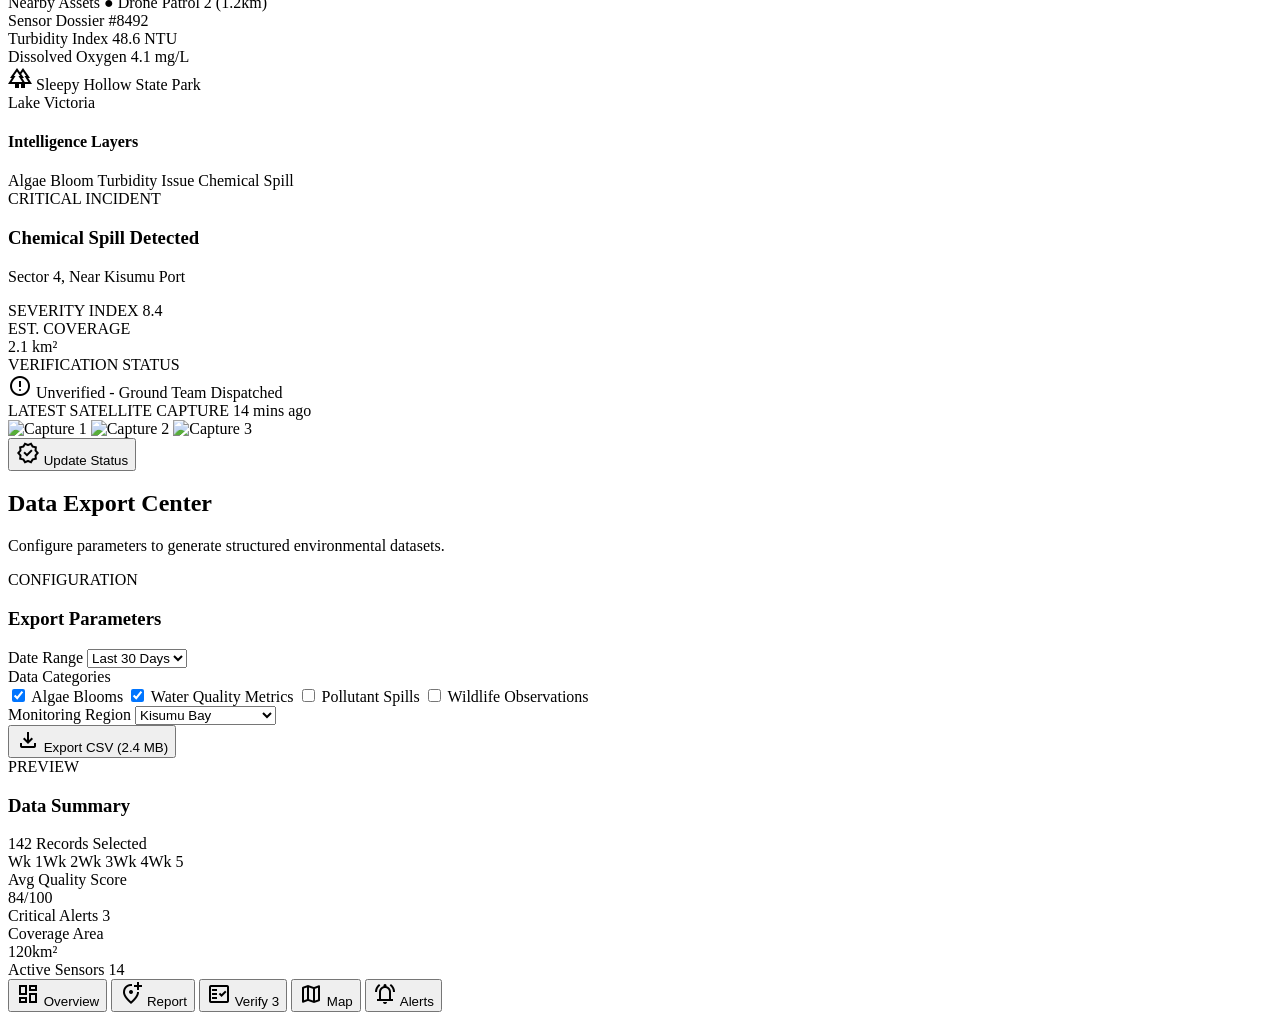
==== commit 62ed8bee: "fix(dashboard): resolve switchTab function scope error, favicon 404, and tailwind cdn warning" ====
--- a/frontend/dashboard.html
+++ b/frontend/dashboard.html
@@ -5,6 +5,10 @@
   <meta name="viewport" content="width=device-width, initial-scale=1.0" />
   <title>Guardians of the Lake - Environmental Intelligence</title>
 
+  <!-- Favicon -->
+  <link rel="icon" href="/favicon.svg" type="image/svg+xml" />
+  <link rel="alternate icon" href="/favicon.ico" type="image/x-icon" />
+
   <!-- Typography & Google Fonts -->
   <link rel="preconnect" href="https://fonts.googleapis.com" />
   <link rel="preconnect" href="https://fonts.gstatic.com" crossorigin />
@@ -12,6 +16,15 @@
   <link href="https://fonts.googleapis.com/css2?family=Material+Symbols+Outlined:wght,FILL@100..700,0..1&display=swap" rel="stylesheet" />
 
   <!-- Tailwind CSS CDN -->
+  <script>
+    (function() {
+      const _warn = console.warn;
+      console.warn = function(...args) {
+        if (args[0] && typeof args[0] === 'string' && args[0].includes('cdn.tailwindcss.com')) return;
+        _warn.apply(console, args);
+      };
+    })();
+  </script>
   <script src="https://cdn.tailwindcss.com"></script>
   <link rel="stylesheet" href="https://unpkg.com/leaflet@1.9.4/dist/leaflet.css" />
   <script src="https://unpkg.com/leaflet@1.9.4/dist/leaflet.js"></script>
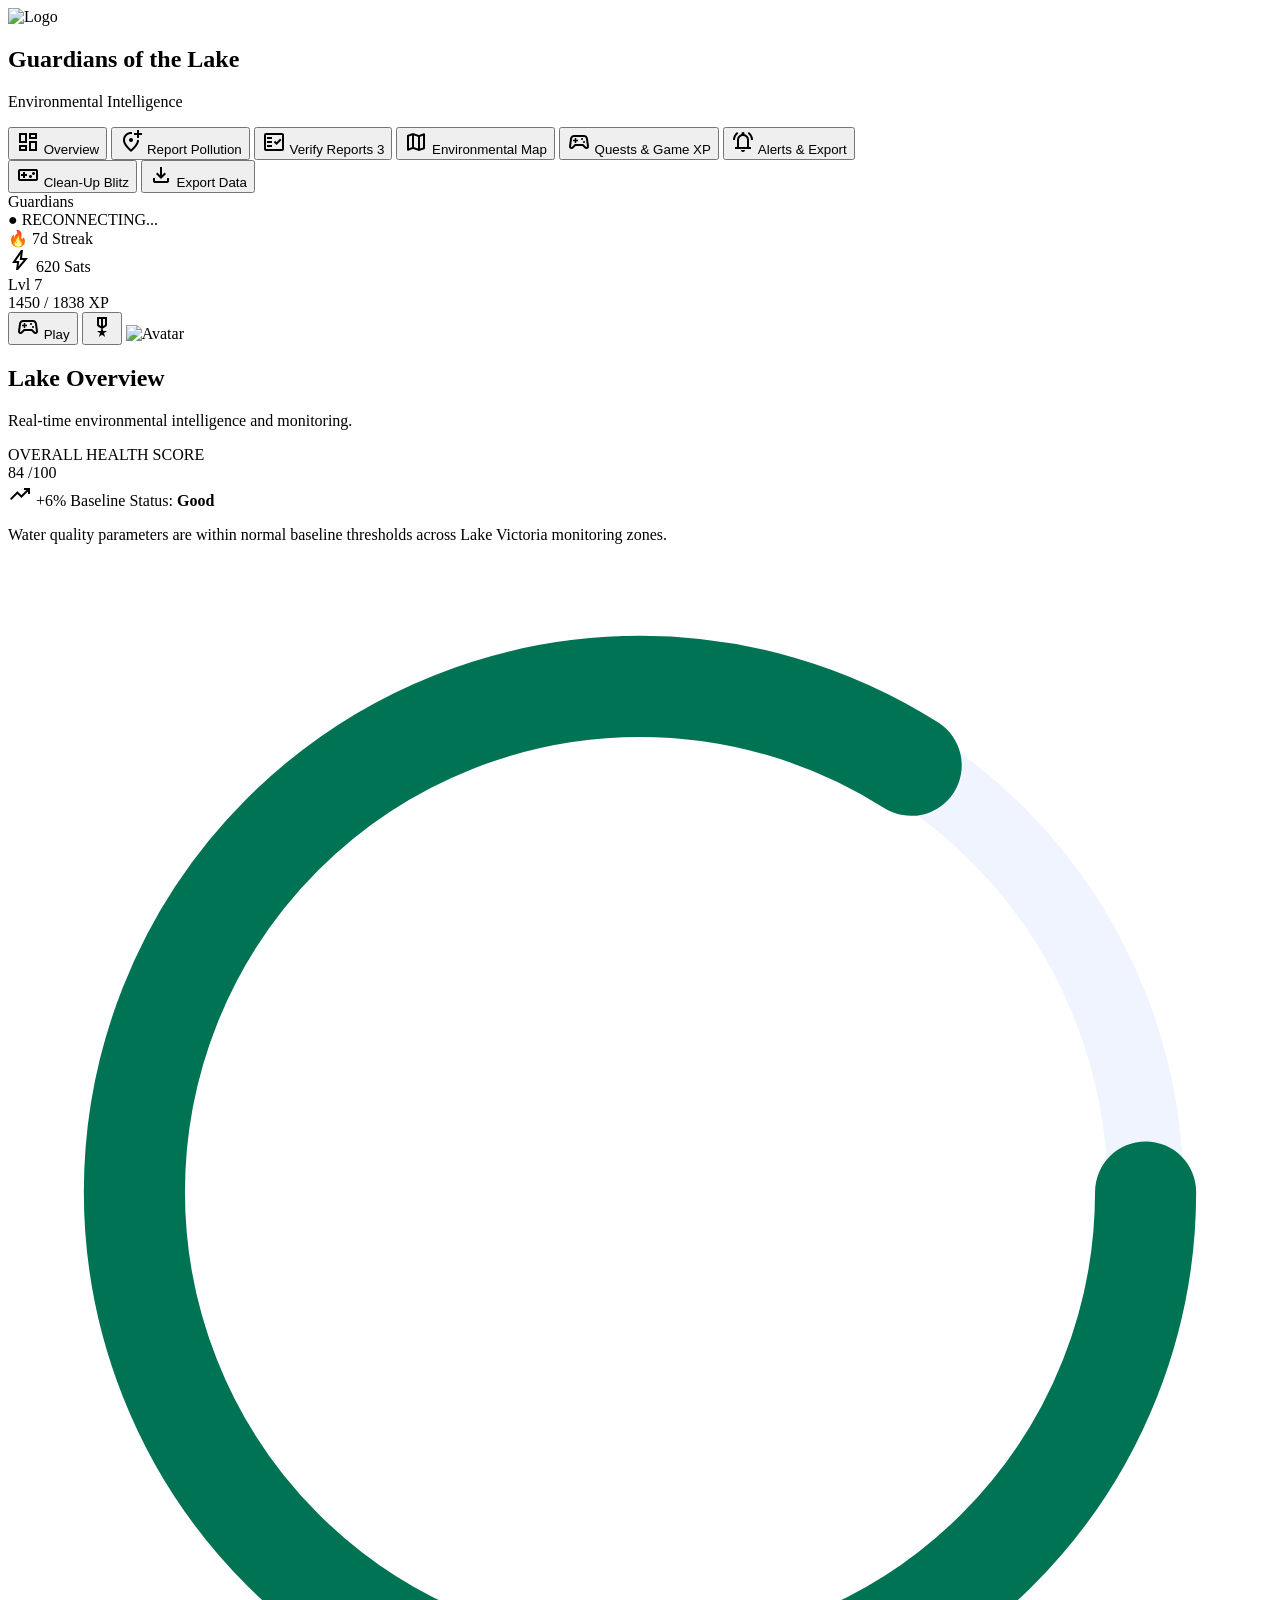
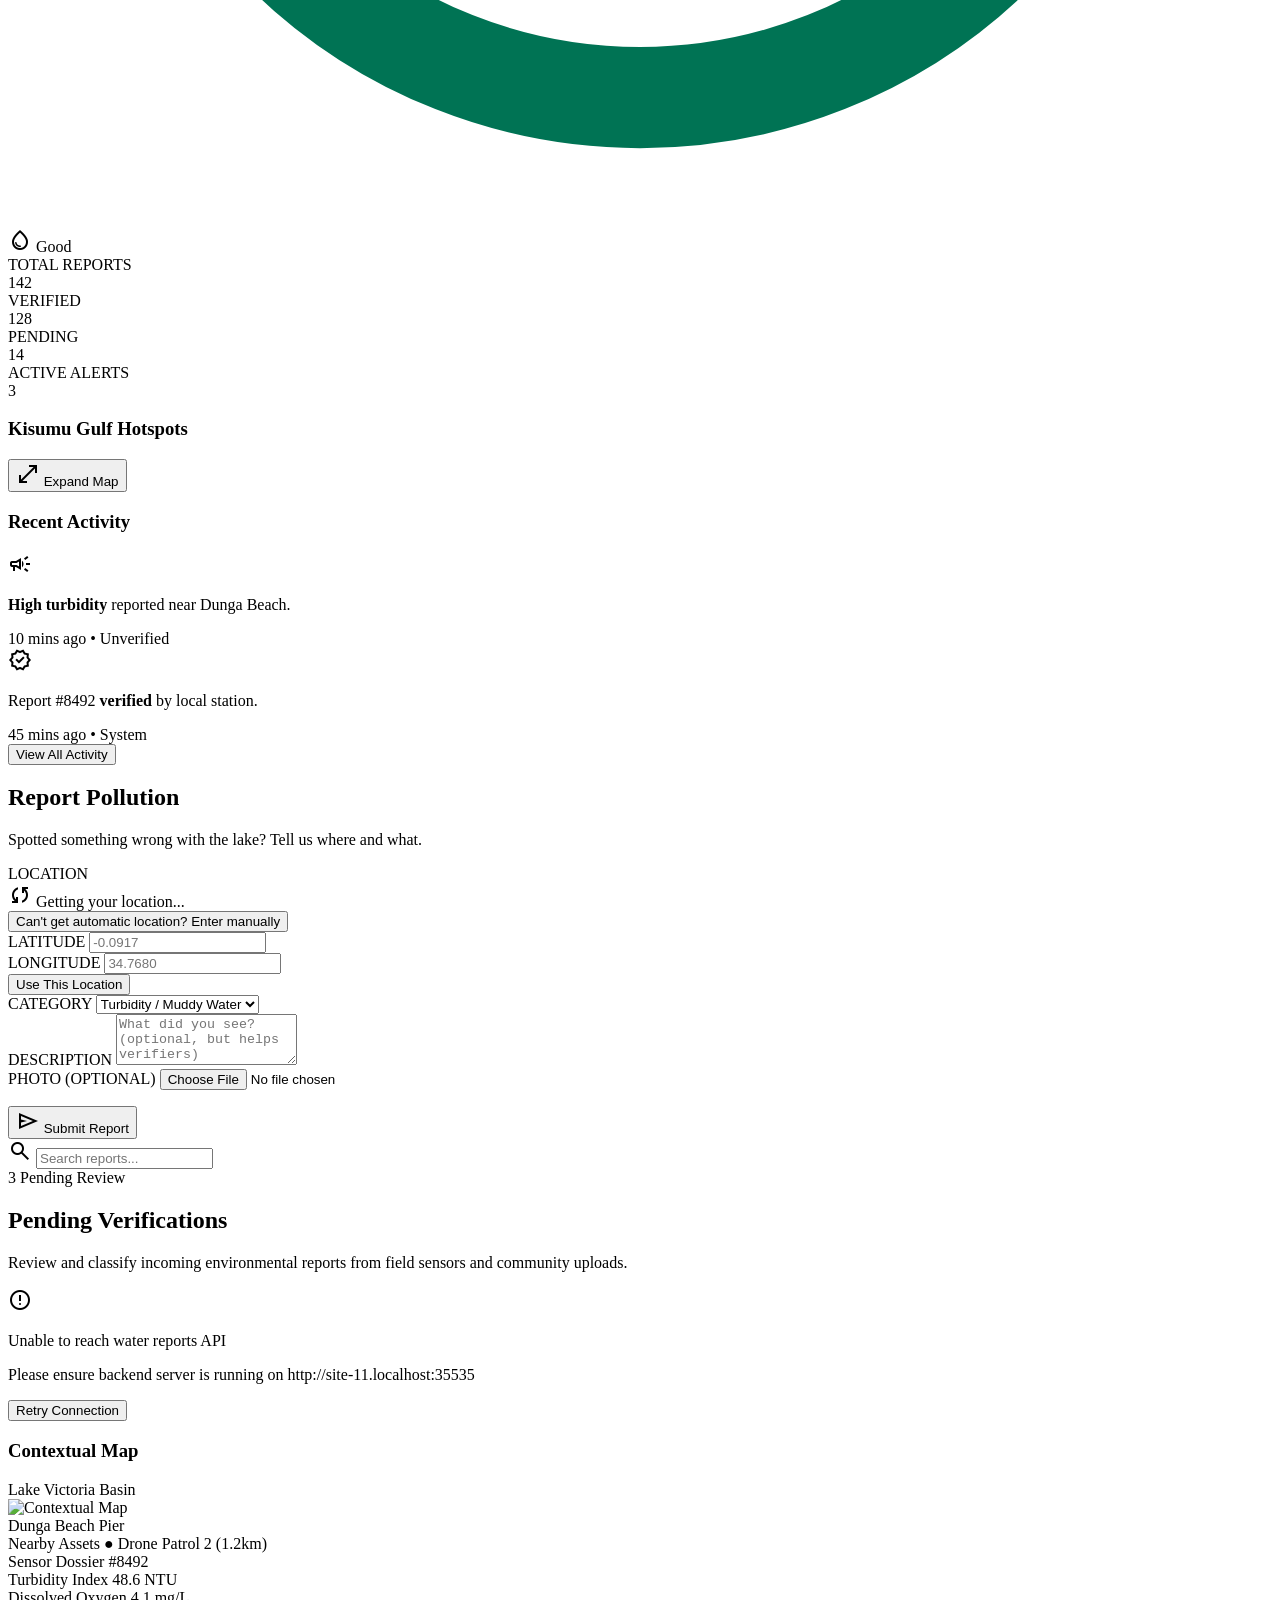
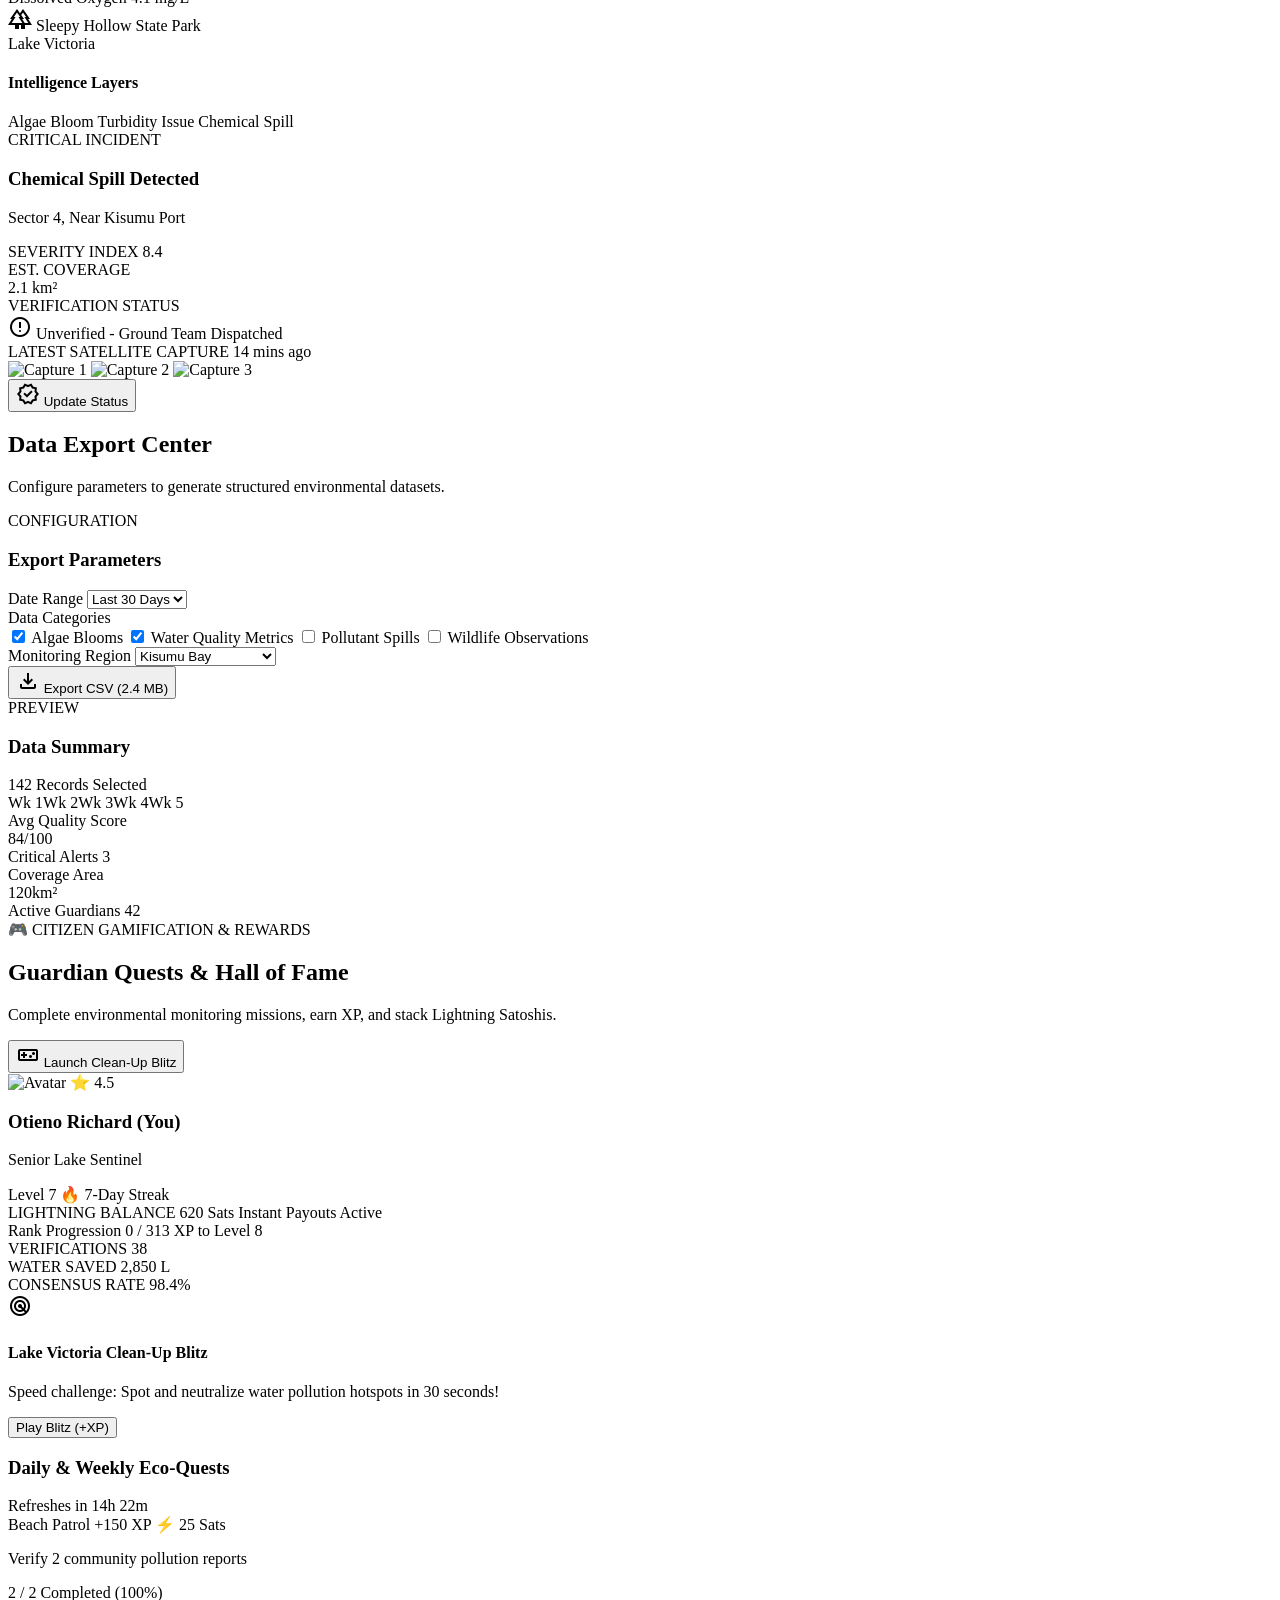
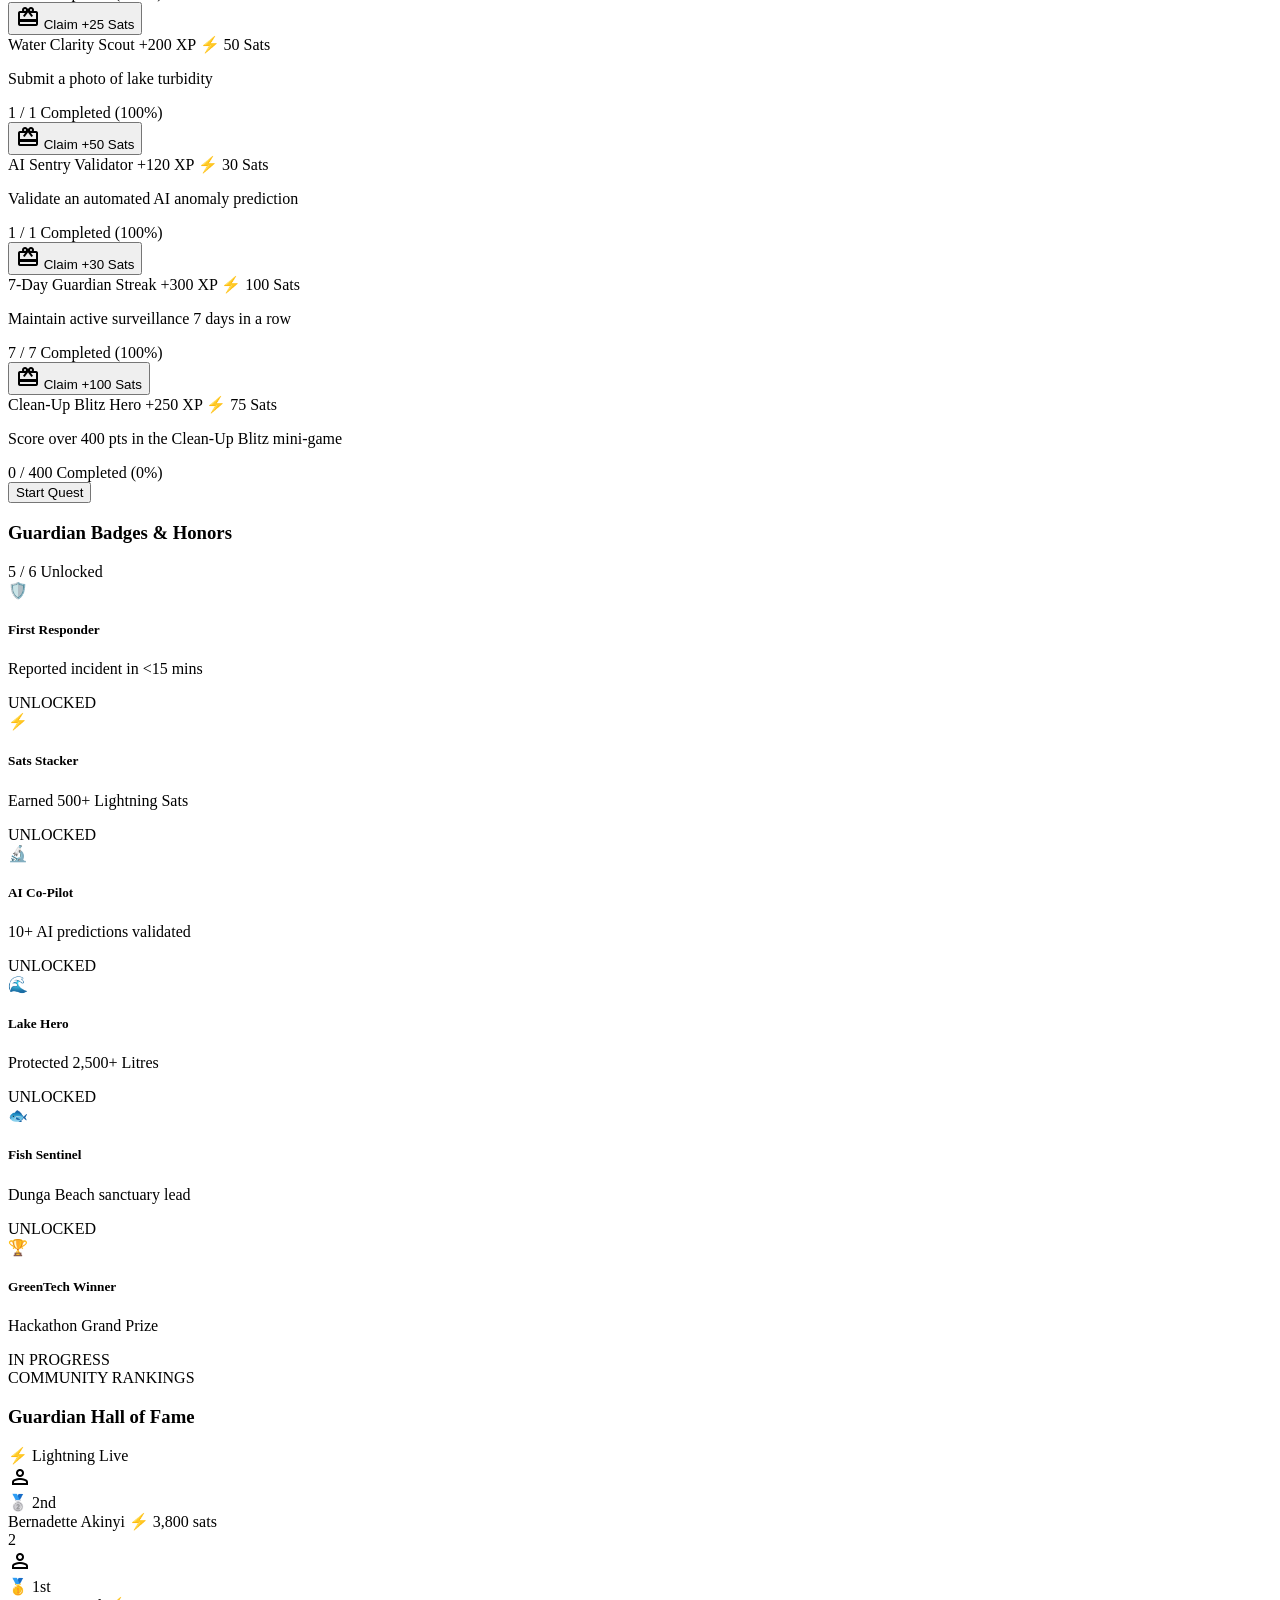
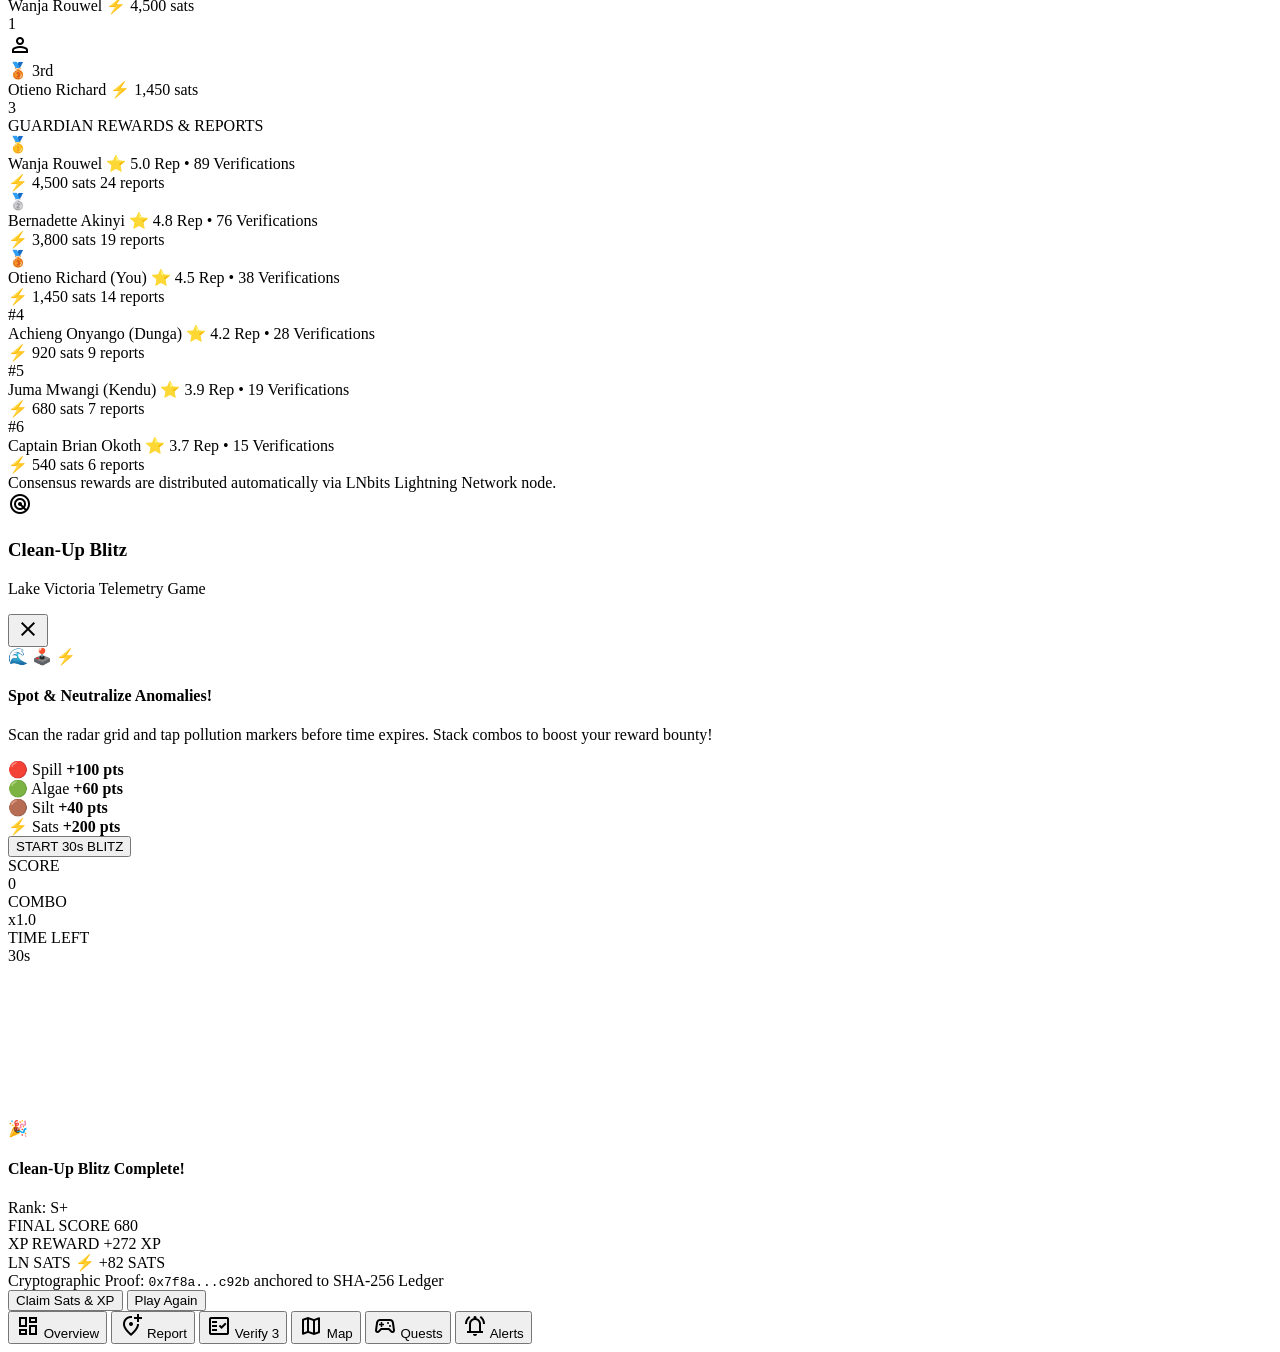
==== commit ce0ba886: "feat(gamification): add citizen quests, hall of fame, and clean-up blitz mini-game" ====
--- a/frontend/dashboard.html
+++ b/frontend/dashboard.html
@@ -75,8 +75,8 @@
         <span>Overview</span>
       </button>
       <button data-tab="report" class="nav-btn flex items-center gap-3 px-3 py-2.5 rounded-xl text-outline hover:bg-surface-low transition-all text-left w-full cursor-pointer">
-      <span class="material-symbols-outlined text-[18px]">add_location_alt</span>
-      <span>Report Pollution</span>
+        <span class="material-symbols-outlined text-[18px]">add_location_alt</span>
+        <span>Report Pollution</span>
       </button>
       <button data-tab="verify" class="nav-btn flex items-center gap-3 px-3 py-2.5 rounded-xl text-outline hover:bg-surface-low transition-all text-left w-full cursor-pointer">
         <span class="material-symbols-outlined text-[18px]">fact_check</span>
@@ -87,15 +87,24 @@
         <span class="material-symbols-outlined text-[18px]">map</span>
         <span>Environmental Map</span>
       </button>
+      <button data-tab="quests" class="nav-btn flex items-center gap-3 px-3 py-2.5 rounded-xl text-outline hover:bg-surface-low transition-all text-left w-full cursor-pointer">
+        <span class="material-symbols-outlined text-[18px] text-amber-600">sports_esports</span>
+        <span>Quests & Game</span>
+        <span class="ml-auto bg-amber-100 text-amber-800 px-2 py-0.5 rounded-full text-[10px] font-bold">XP</span>
+      </button>
       <button data-tab="alerts" class="nav-btn flex items-center gap-3 px-3 py-2.5 rounded-xl text-outline hover:bg-surface-low transition-all text-left w-full cursor-pointer">
         <span class="material-symbols-outlined text-[18px]">notifications_active</span>
         <span>Alerts & Export</span>
       </button>
     </nav>
 
-    <!-- Sidebar Bottom Export Action -->
-    <div class="mt-auto pt-4 border-t border-surface-low">
-      <button id="sidebar-quick-export" class="w-full bg-primary text-white py-2.5 px-4 rounded-xl font-mono text-xs font-bold hover:bg-primary-container transition-all flex items-center justify-center gap-2 cursor-pointer shadow-sm">
+    <!-- Sidebar Bottom Actions -->
+    <div class="mt-auto pt-4 border-t border-surface-low space-y-2">
+      <button class="launch-blitz-btn w-full bg-gradient-to-r from-amber-500 to-amber-600 hover:from-amber-600 hover:to-amber-700 text-white py-2.5 px-4 rounded-xl font-mono text-xs font-bold transition-all flex items-center justify-center gap-2 cursor-pointer shadow-sm">
+        <span class="material-symbols-outlined text-[18px]">videogame_asset</span>
+        <span>Clean-Up Blitz</span>
+      </button>
+      <button id="sidebar-quick-export" class="w-full bg-primary text-white py-2 px-4 rounded-xl font-mono text-xs font-bold hover:bg-primary-container transition-all flex items-center justify-center gap-2 cursor-pointer shadow-sm">
         <span class="material-symbols-outlined text-[16px]">download</span>
         <span>Export Data</span>
       </button>
@@ -104,19 +113,48 @@
 
   <!-- Main View Container -->
   <div class="flex-1 flex flex-col min-w-0 md:ml-64 bg-surface-bg">
-    <!-- Top Header -->
-    <header class="h-16 bg-surface-bg border-b border-surface-low flex justify-between items-center px-8 sticky top-0 z-20">
-      <div class="font-headline font-bold text-primary md:hidden">Guardians of the Lake</div>
-      <div class="hidden md:block"></div>
-      <div class="flex items-center gap-4">
-        <!-- LIVE Badge -->
-        <div class="flex items-center gap-1.5 bg-error-container text-[#93000a] px-3 py-1 rounded-full">
-          <span class="w-2 h-2 rounded-full bg-error animate-ping"></span>
-          <span class="font-mono text-[11px] font-bold tracking-wider">● LIVE</span>
-        </div>
-        <button class="p-2 text-outline hover:text-primary rounded-full hover:bg-surface-low"><span class="material-symbols-outlined">notifications</span></button>
-        <button class="p-2 text-outline hover:text-primary rounded-full hover:bg-surface-low"><span class="material-symbols-outlined">settings</span></button>
-        <img src="https://images.unsplash.com/photo-1534528741775-53994a69daeb?auto=format&fit=crop&w=100&q=80" alt="Avatar" class="w-8 h-8 rounded-full border border-surface-high object-cover" />
+    <!-- Top Header with Gamification HUD -->
+    <header class="h-16 bg-surface-bg border-b border-surface-low flex justify-between items-center px-4 md:px-8 sticky top-0 z-20">
+      <div class="flex items-center gap-3">
+        <div class="font-headline font-bold text-primary md:hidden">Guardians</div>
+        <!-- LIVE Telemetry Badge -->
+        <div id="live-connection-badge" class="flex items-center gap-1.5 bg-secondary-container text-secondary px-3 py-1 rounded-full">
+          <span class="w-2 h-2 rounded-full bg-secondary animate-pulse"></span>
+          <span id="live-connection-text" class="font-mono text-[11px] font-bold tracking-wider">● LIVE</span>
+        </div>
+      </div>
+
+      <!-- Gaming HUD in Header -->
+      <div class="flex items-center gap-2 md:gap-3">
+        <!-- Daily Streak Flame -->
+        <div onclick="window.switchTab('quests')" class="flex items-center gap-1 bg-amber-50 border border-amber-200 text-amber-800 px-2.5 py-1 rounded-full font-mono text-[11px] font-bold cursor-pointer hover:bg-amber-100 transition-colors shadow-xs">
+          <span>🔥</span>
+          <span id="hud-streak-count">7d Streak</span>
+        </div>
+
+        <!-- Lightning Sats Balance -->
+        <div onclick="window.switchTab('quests')" class="flex items-center gap-1 bg-secondary-container text-secondary px-3 py-1 rounded-full font-mono text-xs font-bold cursor-pointer hover:opacity-90 transition-opacity shadow-xs">
+          <span class="material-symbols-outlined text-[14px]">bolt</span>
+          <span id="hud-sats-balance">620 Sats</span>
+        </div>
+
+        <!-- Guardian Level & XP Widget -->
+        <div onclick="window.switchTab('quests')" class="hidden lg:flex items-center gap-2 bg-surface-low border border-surface-high px-3 py-1 rounded-full cursor-pointer hover:bg-surface-high transition-colors">
+          <span id="hud-user-level" class="bg-primary text-white font-mono text-[10px] font-bold px-2 py-0.5 rounded-full">Lvl 7</span>
+          <div class="w-16 bg-surface-high rounded-full h-1.5 overflow-hidden">
+            <div id="hud-xp-bar" class="bg-secondary h-1.5 rounded-full transition-all duration-500" style="width: 72%;"></div>
+          </div>
+          <span id="hud-xp-text" class="font-mono text-[10px] text-outline font-bold">1,450 / 2,000 XP</span>
+        </div>
+
+        <!-- Mini-Game Quick Play Button -->
+        <button class="launch-blitz-btn hidden sm:flex items-center gap-1.5 bg-primary hover:bg-primary-container text-white px-3 py-1.5 rounded-xl font-mono text-xs font-bold transition-all cursor-pointer shadow-xs">
+          <span class="material-symbols-outlined text-sm">sports_esports</span>
+          <span>Play</span>
+        </button>
+
+        <button onclick="window.switchTab('quests')" class="p-1.5 text-outline hover:text-primary rounded-full hover:bg-surface-low" title="Achievements"><span class="material-symbols-outlined text-[20px]">military_tech</span></button>
+        <img onclick="window.switchTab('quests')" src="https://images.unsplash.com/photo-1534528741775-53994a69daeb?auto=format&fit=crop&w=100&q=80" alt="Avatar" class="w-8 h-8 rounded-full border border-surface-high object-cover cursor-pointer hover:ring-2 hover:ring-primary" />
       </div>
     </header>
 
@@ -133,29 +171,32 @@
         <div class="grid grid-cols-1 md:grid-cols-12 gap-5">
           <!-- Overall Health Score Card (8 Cols) -->
           <div class="md:col-span-8 bg-white rounded-2xl p-6 shadow-sm border border-surface-low flex flex-col md:flex-row items-center justify-between gap-6">
-            <div>
+            <div class="space-y-1">
               <span class="font-mono text-xs text-outline uppercase tracking-wider block mb-1">OVERALL HEALTH SCORE</span>
               <div class="flex items-baseline gap-2">
-                <span id="ov-health-score" class="font-headline text-6xl font-bold text-primary">72</span>
+                <span id="ov-health-score" class="font-headline text-6xl font-bold text-primary">84</span>
                 <span class="text-xl text-outline font-bold">/100</span>
               </div>
-              <div class="flex items-center gap-3 mt-4">
+              <div class="flex items-center gap-3 pt-2">
                 <span class="bg-secondary-container text-secondary px-3 py-1 rounded-full font-mono text-xs font-bold flex items-center gap-1">
-                  <span class="material-symbols-outlined text-xs">trending_up</span> +6% Trend
+                  <span class="material-symbols-outlined text-xs">trending_up</span> +6% Baseline
                 </span>
-                <span class="text-xs text-outline font-medium">Status: <strong class="text-primary font-bold">Moderate</strong></span>
-              </div>
+                <span class="text-xs text-outline font-medium">Status: <strong id="ov-health-status" class="text-primary font-bold">Good</strong></span>
+              </div>
+              <p id="ov-health-recommendation" class="text-xs text-outline font-medium pt-2 max-w-md">
+                Water quality parameters are within normal baseline thresholds across Lake Victoria monitoring zones.
+              </p>
             </div>
 
             <!-- Gauge SVG -->
-            <div class="w-40 h-40 relative flex items-center justify-center">
+            <div class="w-40 h-40 relative flex items-center justify-center flex-shrink-0">
               <svg class="w-full h-full transform -rotate-90" viewBox="0 0 100 100">
                 <circle cx="50" cy="50" r="40" fill="none" stroke="#eff4ff" stroke-width="6"></circle>
-                <circle id="ov-gauge-circle" cx="50" cy="50" r="40" fill="none" stroke="#007354" stroke-width="8" stroke-linecap="round" stroke-dasharray="251.32" stroke-dashoffset="70.3"></circle>
+                <circle id="ov-gauge-circle" cx="50" cy="50" r="40" fill="none" stroke="#007354" stroke-width="8" stroke-linecap="round" stroke-dasharray="251.32" stroke-dashoffset="40.2"></circle>
               </svg>
               <div class="absolute inset-0 flex flex-col items-center justify-center">
                 <span class="material-symbols-outlined text-secondary text-3xl">water_drop</span>
-                <span class="font-mono text-xs font-bold text-primary">Stable</span>
+                <span id="ov-gauge-label" class="font-mono text-xs font-bold text-primary">Good</span>
               </div>
             </div>
           </div>
@@ -164,19 +205,19 @@
           <div class="md:col-span-4 grid grid-cols-2 gap-4">
             <div class="bg-white rounded-2xl p-4 shadow-sm border border-surface-low">
               <span class="font-mono text-[11px] text-outline block uppercase">TOTAL REPORTS</span>
-              <div id="ov-total-reports" class="font-headline text-3xl font-bold text-primary mt-2">—</div>
+              <div id="ov-total-reports" class="font-headline text-3xl font-bold text-primary mt-2">142</div>
             </div>
             <div class="bg-white rounded-2xl p-4 shadow-sm border border-surface-low border-l-4 border-l-secondary">
               <span class="font-mono text-[11px] text-outline block uppercase">VERIFIED</span>
-              <div id="ov-verified-reports" class="font-headline text-3xl font-bold text-secondary mt-2">—</div>
+              <div id="ov-verified-reports" class="font-headline text-3xl font-bold text-secondary mt-2">128</div>
             </div>
             <div class="bg-white rounded-2xl p-4 shadow-sm border border-surface-low border-l-4 border-l-[#5c2d00]">
               <span class="font-mono text-[11px] text-outline block uppercase">PENDING</span>
-              <div id="ov-pending-reports" class="font-headline text-3xl font-bold text-[#5c2d00] mt-2">—</div>
+              <div id="ov-pending-reports" class="font-headline text-3xl font-bold text-[#5c2d00] mt-2">14</div>
             </div>
             <div class="bg-white rounded-2xl p-4 shadow-sm border border-surface-low border-l-4 border-l-error">
               <span class="font-mono text-[11px] text-outline block uppercase">ACTIVE ALERTS</span>
-              <div id="ov-active-alerts" class="font-headline text-3xl font-bold text-error mt-2">—</div>
+              <div id="ov-active-alerts" class="font-headline text-3xl font-bold text-error mt-2">3</div>
             </div>
           </div>
 
@@ -188,7 +229,7 @@
                 <span class="material-symbols-outlined text-sm">open_in_full</span> Expand Map
               </button>
             </div>
-            <div class="flex-1 relative bg-cover bg-center" style="background-image: url('https://lh3.googleusercontent.com/aida-public/[base64]')">
+            <div id="overview-hotspots-container" class="flex-1 relative bg-cover bg-center" style="background-image: url('https://lh3.googleusercontent.com/aida-public/[base64]')">
               <div onclick="window.switchTab('map')" class="absolute top-[35%] left-[45%] group cursor-pointer">
                 <div class="w-6 h-6 rounded-full bg-error border-2 border-white shadow-lg group-hover:scale-125 transition-transform"></div>
               </div>
@@ -206,7 +247,7 @@
             <div class="px-5 py-3 border-b border-surface-low bg-surface-bg flex justify-between items-center">
               <h3 class="font-headline text-base font-bold text-primary">Recent Activity</h3>
             </div>
-            <div class="flex-1 overflow-y-auto p-4 space-y-3 divide-y divide-surface-low">
+            <div id="overview-activity-stream" class="flex-1 overflow-y-auto p-4 space-y-3 divide-y divide-surface-low">
               <div onclick="window.switchTab('verify')" class="pt-2 flex gap-3 cursor-pointer hover:bg-surface-low p-1.5 rounded transition-colors">
                 <span class="material-symbols-outlined text-error text-base mt-0.5">campaign</span>
                 <div class="text-xs">
@@ -219,20 +260,6 @@
                 <div class="text-xs">
                   <p class="text-primary font-medium">Report #8492 <strong>verified</strong> by local station.</p>
                   <span class="text-outline font-mono text-[10px] mt-1 block">45 mins ago • System</span>
-                </div>
-              </div>
-              <div class="pt-2 flex gap-3 p-1.5">
-                <span class="material-symbols-outlined text-primary text-base mt-0.5">science</span>
-                <div class="text-xs">
-                  <p class="text-primary font-medium">Routine water sample collected at Site A.</p>
-                  <span class="text-outline font-mono text-[10px] mt-1 block">2 hours ago • Field Team</span>
-                </div>
-              </div>
-              <div class="pt-2 flex gap-3 p-1.5">
-                <span class="material-symbols-outlined text-primary text-base mt-0.5">science</span>
-                <div class="text-xs">
-                  <p class="text-primary font-medium">Routine water sample collected at Site B.</p>
-                  <span class="text-outline font-mono text-[10px] mt-1 block">3 hours ago • Field Team</span>
                 </div>
               </div>
             </div>
@@ -535,12 +562,12 @@
                 <span class="font-mono text-[10px] text-outline uppercase block">PREVIEW</span>
                 <h3 class="font-headline text-lg font-bold text-primary mt-0.5">Data Summary</h3>
               </div>
-              <div class="bg-surface-high text-primary px-3 py-1 rounded-full font-mono text-xs font-bold">142 Records Selected</div>
+              <div id="export-records-selected" class="bg-surface-high text-primary px-3 py-1 rounded-full font-mono text-xs font-bold">142 Records Selected</div>
             </div>
 
             <!-- Histogram Chart -->
             <div class="h-64 pt-6 pb-2 px-4 bg-surface-bg rounded-xl border border-surface-low flex flex-col justify-end">
-              <div class="flex items-end justify-around gap-4 h-48 pb-2 border-b border-surface-low">
+              <div id="trend-histogram-bars" class="flex items-end justify-around gap-4 h-48 pb-2 border-b border-surface-low">
                 <div class="flex-1 flex flex-col items-center"><div class="w-full max-w-[64px] bg-surface-high rounded-t-lg h-24"></div></div>
                 <div class="flex-1 flex flex-col items-center"><div class="w-full max-w-[64px] bg-surface-high rounded-t-lg h-36"></div></div>
                 <div class="flex-1 flex flex-col items-center"><div class="w-full max-w-[64px] bg-primary rounded-t-lg h-48 shadow-sm"></div></div>
@@ -556,26 +583,319 @@
             <div class="grid grid-cols-2 sm:grid-cols-4 gap-3 pt-2">
               <div class="bg-surface-bg p-3 rounded-xl border border-surface-low">
                 <span class="text-[10px] font-mono text-outline block">Avg Quality Score</span>
-                <div class="flex items-baseline gap-1 mt-1"><span class="font-headline text-xl font-bold text-secondary">84</span><span class="text-xs text-outline">/100</span></div>
+                <div class="flex items-baseline gap-1 mt-1"><span id="export-avg-score" class="font-headline text-xl font-bold text-secondary">84</span><span class="text-xs text-outline">/100</span></div>
               </div>
               <div class="bg-surface-bg p-3 rounded-xl border border-surface-low">
                 <span class="text-[10px] font-mono text-outline block">Critical Alerts</span>
-                <span class="font-headline text-xl font-bold text-error mt-1 block">3</span>
+                <span id="export-critical-alerts" class="font-headline text-xl font-bold text-error mt-1 block">3</span>
               </div>
               <div class="bg-surface-bg p-3 rounded-xl border border-surface-low">
                 <span class="text-[10px] font-mono text-outline block">Coverage Area</span>
-                <div class="flex items-baseline gap-1 mt-1"><span class="font-headline text-xl font-bold text-primary">120</span><span class="text-xs text-outline font-mono">km²</span></div>
+                <div class="flex items-baseline gap-1 mt-1"><span id="export-coverage-area" class="font-headline text-xl font-bold text-primary">120</span><span class="text-xs text-outline font-mono">km²</span></div>
               </div>
               <div class="bg-surface-bg p-3 rounded-xl border border-surface-low">
-                <span class="text-[10px] font-mono text-outline block">Active Sensors</span>
-                <span class="font-headline text-xl font-bold text-primary mt-1 block">14</span>
+                <span class="text-[10px] font-mono text-outline block">Active Guardians</span>
+                <span id="export-active-sensors" class="font-headline text-xl font-bold text-primary mt-1 block">42</span>
               </div>
             </div>
           </div>
         </div>
       </section>
 
+      <!-- ================= 5. QUESTS & GAMIFICATION SCREEN ================= -->
+      <section id="screen-quests" class="tab-screen hidden space-y-6">
+        <div class="flex flex-col sm:flex-row justify-between items-start sm:items-center gap-4">
+          <div>
+            <div class="inline-flex items-center gap-1.5 bg-amber-100 text-amber-900 px-3 py-0.5 rounded-full font-mono text-xs font-bold mb-1">
+              <span>🎮 CITIZEN GAMIFICATION & REWARDS</span>
+            </div>
+            <h2 class="font-headline text-3xl font-bold text-primary">Guardian Quests & Hall of Fame</h2>
+            <p class="text-sm text-outline mt-0.5">Complete environmental monitoring missions, earn XP, and stack Lightning Satoshis.</p>
+          </div>
+          <button class="launch-blitz-btn bg-gradient-to-r from-amber-500 to-amber-600 hover:from-amber-600 hover:to-amber-700 text-white font-mono text-xs font-bold px-4 py-3 rounded-xl shadow-lg flex items-center gap-2 cursor-pointer transition-transform hover:scale-105">
+            <span class="material-symbols-outlined text-[18px]">videogame_asset</span>
+            <span>Launch Clean-Up Blitz</span>
+          </button>
+        </div>
+
+        <div class="grid grid-cols-1 lg:grid-cols-12 gap-6 items-start">
+          
+          <!-- Left Column (Hero Card & Quests) (7 Cols) -->
+          <div class="lg:col-span-7 space-y-6">
+            
+            <!-- Hero Guardian Profile Card -->
+            <div class="bg-gradient-to-br from-[#002546] to-[#0d3b66] rounded-3xl p-6 text-white shadow-xl relative overflow-hidden">
+              <div class="absolute -right-8 -bottom-8 w-40 h-40 bg-secondary/20 rounded-full blur-2xl"></div>
+              <div class="flex flex-col sm:flex-row items-start sm:items-center justify-between gap-4 relative z-10">
+                <div class="flex items-center gap-4">
+                  <div class="relative">
+                    <img src="https://images.unsplash.com/photo-1534528741775-53994a69daeb?auto=format&fit=crop&w=140&q=80" alt="Avatar" class="w-16 h-16 rounded-2xl border-2 border-amber-400 object-cover shadow-md" />
+                    <span class="absolute -bottom-1 -right-1 bg-amber-500 text-black font-mono text-[10px] font-bold px-1.5 py-0.2 rounded-full">⭐ 4.5</span>
+                  </div>
+                  <div>
+                    <h3 id="quest-prof-name" class="font-headline text-xl font-bold text-white leading-tight">Otieno Richard (You)</h3>
+                    <p id="quest-prof-title" class="font-mono text-xs text-amber-300">Senior Lake Sentinel</p>
+                    <div class="flex items-center gap-2 mt-1">
+                      <span id="quest-prof-level" class="bg-white/10 text-white text-[10px] font-mono font-bold px-2 py-0.5 rounded-full border border-white/20">Level 7</span>
+                      <span class="bg-amber-500/20 text-amber-300 text-[10px] font-mono font-bold px-2 py-0.5 rounded-full">🔥 7-Day Streak</span>
+                    </div>
+                  </div>
+                </div>
+
+                <div class="bg-white/10 backdrop-blur-md rounded-2xl p-3 border border-white/15 text-right w-full sm:w-auto">
+                  <span class="text-[10px] font-mono text-white/70 block uppercase">LIGHTNING BALANCE</span>
+                  <span id="quest-prof-sats" class="font-headline text-2xl font-bold text-amber-400 flex items-center justify-end gap-1">
+                    <span class="material-symbols-outlined text-[20px]">bolt</span> 620 Sats
+                  </span>
+                  <span class="text-[10px] font-mono text-emerald-300 block">Instant Payouts Active</span>
+                </div>
+              </div>
+
+              <!-- XP Progression Bar -->
+              <div class="mt-5 pt-4 border-t border-white/10 space-y-1.5 relative z-10">
+                <div class="flex justify-between text-xs font-mono">
+                  <span class="text-white/80">Rank Progression</span>
+                  <span id="quest-prof-xp-ratio" class="text-amber-300 font-bold">1,450 / 2,000 XP to Level 8</span>
+                </div>
+                <div class="w-full bg-black/30 rounded-full h-2.5 overflow-hidden p-0.5">
+                  <div id="quest-prof-xp-bar" class="bg-gradient-to-r from-emerald-400 to-amber-400 h-1.5 rounded-full transition-all duration-500" style="width: 72%;"></div>
+                </div>
+              </div>
+
+              <!-- Mini Stats Row -->
+              <div class="grid grid-cols-3 gap-2 mt-4 pt-3 border-t border-white/10 text-center font-mono text-xs">
+                <div>
+                  <span class="text-white/60 text-[10px] block">VERIFICATIONS</span>
+                  <span id="quest-prof-verifications" class="font-bold text-white text-sm">38</span>
+                </div>
+                <div>
+                  <span class="text-white/60 text-[10px] block">WATER SAVED</span>
+                  <span id="quest-prof-litres" class="font-bold text-white text-sm">2,850 L</span>
+                </div>
+                <div>
+                  <span class="text-white/60 text-[10px] block">CONSENSUS RATE</span>
+                  <span class="font-bold text-emerald-300 text-sm">98.4%</span>
+                </div>
+              </div>
+            </div>
+
+            <!-- Arcade Challenge Banner -->
+            <div class="bg-gradient-to-r from-amber-500/15 via-emerald-500/10 to-transparent border border-amber-200 rounded-3xl p-5 shadow-sm flex flex-col sm:flex-row items-center justify-between gap-4">
+              <div class="flex items-center gap-3">
+                <div class="w-12 h-12 rounded-2xl bg-amber-500 text-white flex items-center justify-center flex-shrink-0 shadow-md">
+                  <span class="material-symbols-outlined text-2xl">radar</span>
+                </div>
+                <div>
+                  <h4 class="font-headline font-bold text-primary text-base">Lake Victoria Clean-Up Blitz</h4>
+                  <p class="text-xs text-[#42474f]">Speed challenge: Spot and neutralize water pollution hotspots in 30 seconds!</p>
+                </div>
+              </div>
+              <button class="launch-blitz-btn bg-primary hover:bg-primary-container text-white font-mono text-xs font-bold px-4 py-2.5 rounded-xl shadow-md cursor-pointer whitespace-nowrap">
+                Play Blitz (+XP)
+              </button>
+            </div>
+
+            <!-- Active Quests Section -->
+            <div class="space-y-3">
+              <div class="flex justify-between items-center">
+                <h3 class="font-headline text-lg font-bold text-primary">Daily & Weekly Eco-Quests</h3>
+                <span class="font-mono text-xs text-outline">Refreshes in 14h 22m</span>
+              </div>
+              <div id="quests-list-container" class="space-y-3"></div>
+            </div>
+
+            <!-- Achievement Badges Showcase -->
+            <div class="bg-white rounded-3xl p-6 border border-surface-low shadow-sm space-y-4">
+              <div class="flex justify-between items-center">
+                <h3 class="font-headline text-lg font-bold text-primary">Guardian Badges & Honors</h3>
+                <span class="font-mono text-xs text-secondary font-bold">5 / 6 Unlocked</span>
+              </div>
+              
+              <div class="grid grid-cols-2 sm:grid-cols-3 gap-3">
+                <div class="bg-surface-bg p-3.5 rounded-2xl border border-surface-low text-center space-y-1 hover:border-secondary/50 transition-colors">
+                  <div class="text-3xl">🛡️</div>
+                  <h5 class="font-headline font-bold text-xs text-primary">First Responder</h5>
+                  <p class="text-[10px] text-outline">Reported incident in &lt;15 mins</p>
+                  <span class="inline-block bg-secondary-container text-secondary font-mono text-[9px] font-bold px-2 py-0.5 rounded-full">UNLOCKED</span>
+                </div>
+
+                <div class="bg-surface-bg p-3.5 rounded-2xl border border-surface-low text-center space-y-1 hover:border-secondary/50 transition-colors">
+                  <div class="text-3xl">⚡</div>
+                  <h5 class="font-headline font-bold text-xs text-primary">Sats Stacker</h5>
+                  <p class="text-[10px] text-outline">Earned 500+ Lightning Sats</p>
+                  <span class="inline-block bg-secondary-container text-secondary font-mono text-[9px] font-bold px-2 py-0.5 rounded-full">UNLOCKED</span>
+                </div>
+
+                <div class="bg-surface-bg p-3.5 rounded-2xl border border-surface-low text-center space-y-1 hover:border-secondary/50 transition-colors">
+                  <div class="text-3xl">🔬</div>
+                  <h5 class="font-headline font-bold text-xs text-primary">AI Co-Pilot</h5>
+                  <p class="text-[10px] text-outline">10+ AI predictions validated</p>
+                  <span class="inline-block bg-secondary-container text-secondary font-mono text-[9px] font-bold px-2 py-0.5 rounded-full">UNLOCKED</span>
+                </div>
+
+                <div class="bg-surface-bg p-3.5 rounded-2xl border border-surface-low text-center space-y-1 hover:border-secondary/50 transition-colors">
+                  <div class="text-3xl">🌊</div>
+                  <h5 class="font-headline font-bold text-xs text-primary">Lake Hero</h5>
+                  <p class="text-[10px] text-outline">Protected 2,500+ Litres</p>
+                  <span class="inline-block bg-secondary-container text-secondary font-mono text-[9px] font-bold px-2 py-0.5 rounded-full">UNLOCKED</span>
+                </div>
+
+                <div class="bg-surface-bg p-3.5 rounded-2xl border border-surface-low text-center space-y-1 hover:border-secondary/50 transition-colors">
+                  <div class="text-3xl">🐟</div>
+                  <h5 class="font-headline font-bold text-xs text-primary">Fish Sentinel</h5>
+                  <p class="text-[10px] text-outline">Dunga Beach sanctuary lead</p>
+                  <span class="inline-block bg-secondary-container text-secondary font-mono text-[9px] font-bold px-2 py-0.5 rounded-full">UNLOCKED</span>
+                </div>
+
+                <div class="bg-surface-bg/50 p-3.5 rounded-2xl border border-surface-low text-center space-y-1 opacity-75">
+                  <div class="text-3xl grayscale">🏆</div>
+                  <h5 class="font-headline font-bold text-xs text-primary">GreenTech Winner</h5>
+                  <p class="text-[10px] text-outline">Hackathon Grand Prize</p>
+                  <span class="inline-block bg-surface-high text-outline font-mono text-[9px] font-bold px-2 py-0.5 rounded-full">IN PROGRESS</span>
+                </div>
+              </div>
+            </div>
+
+          </div>
+
+          <!-- Right Column (Live Leaderboard Podium & Hall of Fame) (5 Cols) -->
+          <div class="lg:col-span-5 bg-white rounded-3xl p-6 border border-surface-low shadow-sm space-y-5 sticky top-20">
+            <div class="flex justify-between items-center border-b border-surface-low pb-3">
+              <div>
+                <span class="font-mono text-[10px] text-outline uppercase block">COMMUNITY RANKINGS</span>
+                <h3 class="font-headline text-lg font-bold text-primary mt-0.5">Guardian Hall of Fame</h3>
+              </div>
+              <div class="bg-secondary-container text-secondary px-2.5 py-1 rounded-full font-mono text-[11px] font-bold">
+                ⚡ Lightning Live
+              </div>
+            </div>
+
+            <!-- Top 3 Podium Showcase -->
+            <div id="leaderboard-podium-container" class="flex items-end justify-around gap-2 pt-4 pb-2 border-b border-surface-low"></div>
+
+            <!-- Leaderboard Rows Table -->
+            <div class="space-y-1">
+              <div class="flex justify-between text-[11px] font-mono text-outline px-3 pb-1">
+                <span>GUARDIAN</span>
+                <span>REWARDS & REPORTS</span>
+              </div>
+              <div id="leaderboard-rows-container" class="space-y-1 overflow-y-auto max-h-[360px]"></div>
+            </div>
+
+            <div class="p-3 bg-surface-bg rounded-2xl border border-surface-low text-center text-xs font-mono text-outline">
+              Consensus rewards are distributed automatically via LNbits Lightning Network node.
+            </div>
+          </div>
+
+        </div>
+      </section>
+
     </main>
+
+    <!-- ================= ARCADE MINI-GAME MODAL ================= -->
+    <div id="blitz-game-modal" class="fixed inset-0 z-50 bg-black/80 backdrop-blur-md flex items-center justify-center p-4 hidden">
+      <div class="bg-[#00182c] border border-cyan-500/40 rounded-3xl max-w-2xl w-full p-6 text-white shadow-2xl relative overflow-hidden">
+        
+        <!-- Header -->
+        <div class="flex justify-between items-center border-b border-cyan-500/20 pb-4">
+          <div class="flex items-center gap-3">
+            <div class="w-10 h-10 rounded-xl bg-cyan-500/20 border border-cyan-400/40 flex items-center justify-center">
+              <span class="material-symbols-outlined text-cyan-400">radar</span>
+            </div>
+            <div>
+              <h3 class="font-headline text-xl font-bold text-cyan-300">Clean-Up Blitz</h3>
+              <p class="font-mono text-xs text-cyan-100/70">Lake Victoria Telemetry Game</p>
+            </div>
+          </div>
+          <button id="close-blitz-modal" class="p-2 text-cyan-400 hover:text-white rounded-full hover:bg-white/10 cursor-pointer">
+            <span class="material-symbols-outlined">close</span>
+          </button>
+        </div>
+
+        <!-- 1. Start Screen -->
+        <div id="game-start-screen" class="py-8 text-center space-y-6">
+          <div class="max-w-md mx-auto space-y-3">
+            <span class="text-4xl">🌊 🕹️ ⚡</span>
+            <h4 class="font-headline text-2xl font-bold text-white">Spot & Neutralize Anomalies!</h4>
+            <p class="text-xs text-cyan-100/80 font-sans leading-relaxed">
+              Scan the radar grid and tap pollution markers before time expires. Stack combos to boost your reward bounty!
+            </p>
+            <div class="grid grid-cols-4 gap-2 pt-2 text-[11px] font-mono">
+              <div class="bg-red-950/60 p-2 rounded-xl border border-red-500/30">🔴 Spill <strong class="block text-red-400">+100 pts</strong></div>
+              <div class="bg-emerald-950/60 p-2 rounded-xl border border-emerald-500/30">🟢 Algae <strong class="block text-emerald-400">+60 pts</strong></div>
+              <div class="bg-amber-950/60 p-2 rounded-xl border border-amber-500/30">🟤 Silt <strong class="block text-amber-400">+40 pts</strong></div>
+              <div class="bg-yellow-950/60 p-2 rounded-xl border border-yellow-500/30">⚡ Sats <strong class="block text-yellow-400">+200 pts</strong></div>
+            </div>
+          </div>
+
+          <button id="start-blitz-btn" class="bg-gradient-to-r from-cyan-500 to-emerald-500 hover:from-cyan-400 hover:to-emerald-400 text-[#00182c] font-headline font-bold text-base px-8 py-3.5 rounded-2xl shadow-xl hover:scale-105 transition-all cursor-pointer">
+            START 30s BLITZ
+          </button>
+        </div>
+
+        <!-- 2. Playing Screen -->
+        <div id="game-playing-screen" class="hidden space-y-4 pt-4">
+          <!-- Game HUD -->
+          <div class="flex justify-between items-center bg-black/40 border border-cyan-500/20 px-4 py-2.5 rounded-2xl font-mono text-sm">
+            <div>
+              <span class="text-cyan-400 text-xs">SCORE</span>
+              <div id="blitz-hud-score" class="font-bold text-xl text-yellow-300">0</div>
+            </div>
+            <div>
+              <span class="text-cyan-400 text-xs">COMBO</span>
+              <div id="blitz-hud-combo" class="font-bold text-xl text-emerald-400">x1.0</div>
+            </div>
+            <div class="text-right">
+              <span class="text-cyan-400 text-xs">TIME LEFT</span>
+              <div id="blitz-hud-timer" class="font-bold text-xl text-red-400">30s</div>
+            </div>
+          </div>
+
+          <!-- Radar Canvas Grid -->
+          <div class="relative w-full h-[360px] bg-[#001222] rounded-2xl border border-cyan-500/30 overflow-hidden shadow-inner cursor-crosshair">
+            <canvas id="blitz-canvas" class="w-full h-full block"></canvas>
+          </div>
+        </div>
+
+        <!-- 3. Game Over Screen -->
+        <div id="game-over-screen" class="hidden py-6 text-center space-y-5">
+          <div class="space-y-2">
+            <span class="text-4xl">🎉</span>
+            <h4 class="font-headline text-2xl font-bold text-white">Clean-Up Blitz Complete!</h4>
+            <span id="blitz-final-grade" class="inline-block bg-cyan-500/20 border border-cyan-400 text-cyan-300 font-mono text-sm font-bold px-3 py-1 rounded-full">Rank: S+</span>
+          </div>
+
+          <div class="grid grid-cols-3 gap-3 max-w-md mx-auto font-mono">
+            <div class="bg-white/5 p-3.5 rounded-2xl border border-white/10">
+              <span class="text-[10px] text-cyan-200 block">FINAL SCORE</span>
+              <span id="blitz-final-score" class="font-bold text-xl text-white">680</span>
+            </div>
+            <div class="bg-white/5 p-3.5 rounded-2xl border border-white/10">
+              <span class="text-[10px] text-cyan-200 block">XP REWARD</span>
+              <span id="blitz-final-xp" class="font-bold text-xl text-amber-400">+272 XP</span>
+            </div>
+            <div class="bg-emerald-950/60 p-3.5 rounded-2xl border border-emerald-500/40">
+              <span class="text-[10px] text-emerald-200 block">LN SATS</span>
+              <span id="blitz-final-sats" class="font-bold text-xl text-emerald-400">⚡ +82 SATS</span>
+            </div>
+          </div>
+
+          <div class="p-3 bg-black/40 rounded-2xl border border-cyan-500/20 max-w-md mx-auto text-xs font-mono text-cyan-200">
+            Cryptographic Proof: <code class="text-amber-300">0x7f8a...c92b</code> anchored to SHA-256 Ledger
+          </div>
+
+          <div class="flex gap-3 justify-center pt-2">
+            <button id="claim-blitz-payout-btn" class="bg-gradient-to-r from-emerald-500 to-teal-500 hover:from-emerald-400 hover:to-teal-400 text-[#00182c] font-headline font-bold text-sm px-6 py-3 rounded-xl shadow-lg cursor-pointer">
+              Claim Sats & XP
+            </button>
+            <button id="restart-blitz-btn" class="bg-white/10 hover:bg-white/20 text-white font-mono text-sm px-5 py-3 rounded-xl border border-white/20 cursor-pointer">
+              Play Again
+            </button>
+          </div>
+        </div>
+
+      </div>
+    </div>
 
     <!-- Mobile Bottom Navigation Bar -->
     <nav class="md:hidden fixed bottom-0 left-0 right-0 bg-white border-t border-surface-low px-2 py-1.5 flex justify-around items-center z-30 shadow-lg">
@@ -596,6 +916,10 @@
         <span class="material-symbols-outlined text-[20px]">map</span>
         <span class="font-mono text-[10px]">Map</span>
       </button>
+      <button data-tab="quests" class="nav-btn mobile-nav-btn flex flex-col items-center justify-center py-1 text-outline hover:text-primary">
+        <span class="material-symbols-outlined text-[20px] text-amber-600">sports_esports</span>
+        <span class="font-mono text-[10px]">Quests</span>
+      </button>
       <button data-tab="alerts" class="nav-btn mobile-nav-btn flex flex-col items-center justify-center py-1 text-outline hover:text-primary">
         <span class="material-symbols-outlined text-[20px]">notifications_active</span>
         <span class="font-mono text-[10px]">Alerts</span>
@@ -603,6 +927,7 @@
     </nav>
   </div>
 
+  <script type="module" src="js/gaming.js"></script>
   <script type="module" src="js/dashboard.js"></script>
   <script type="module" src="js/report-form.js"></script>
 </body>
